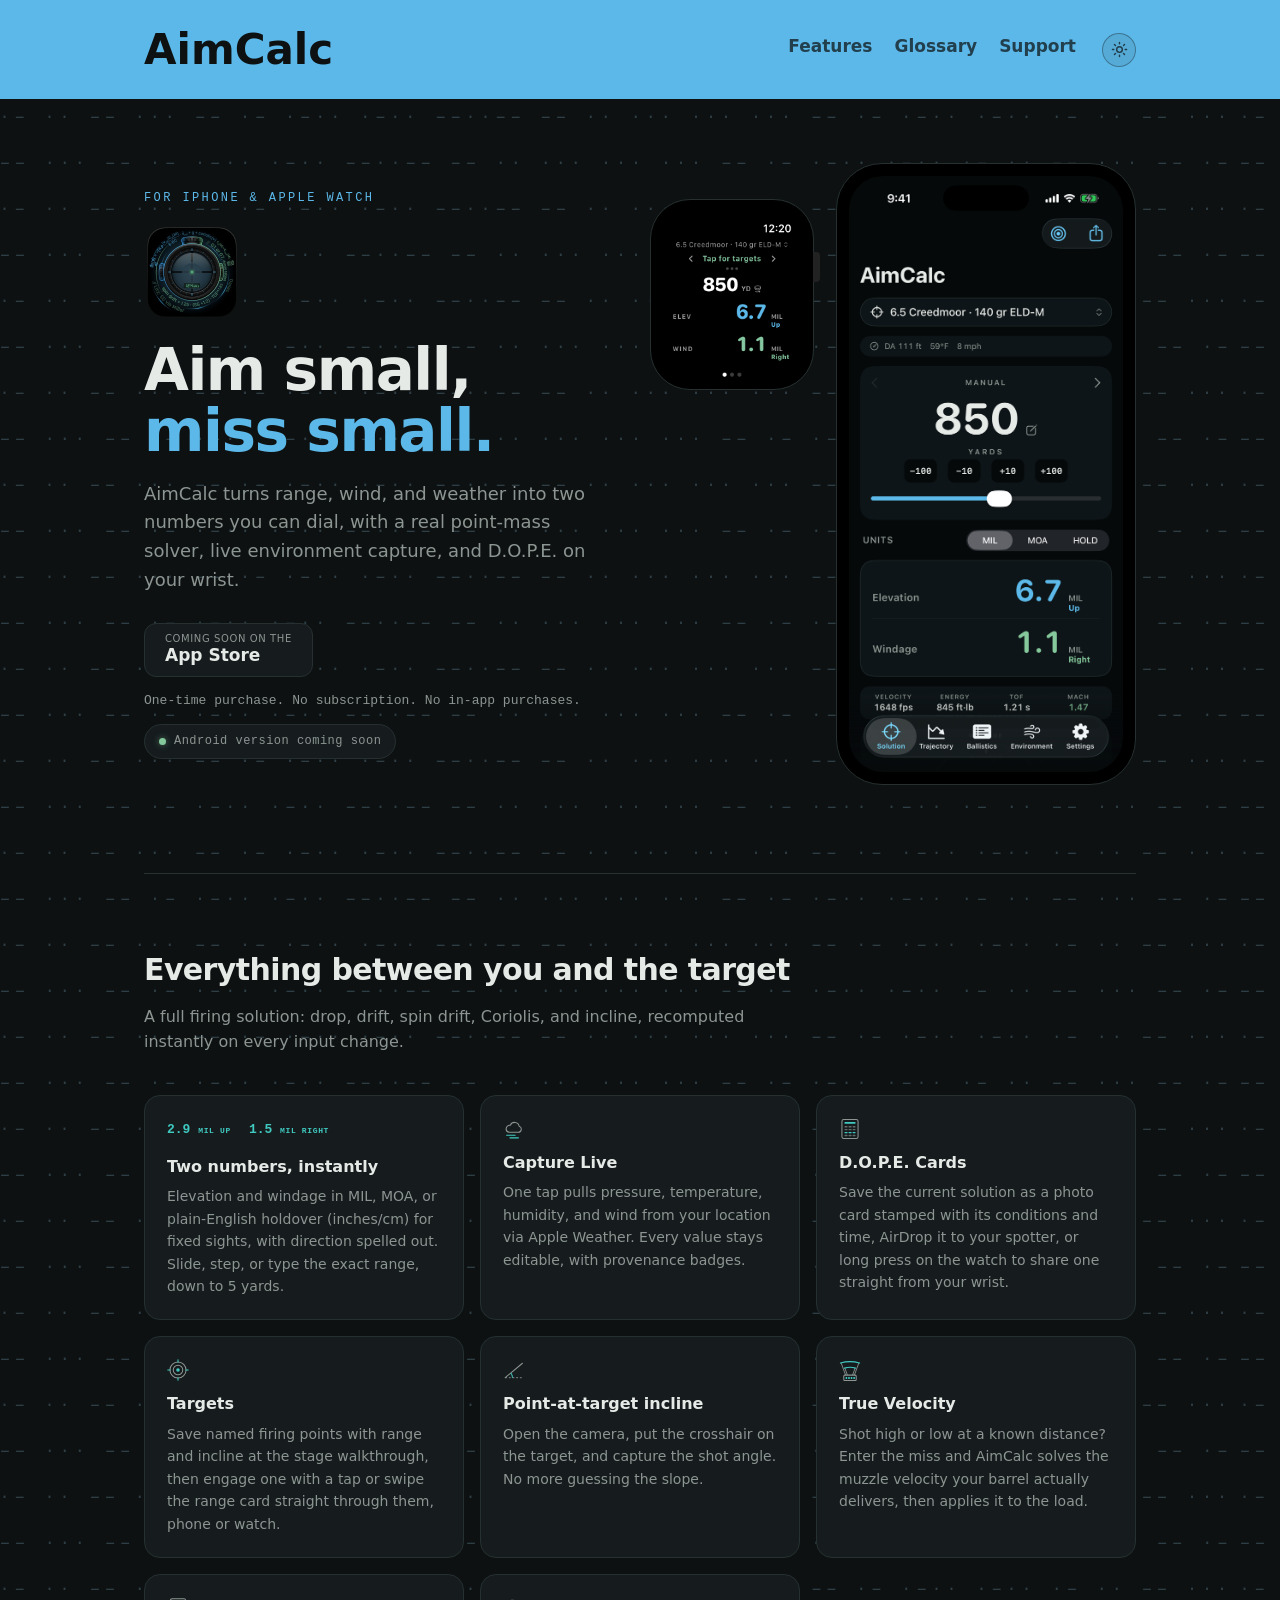
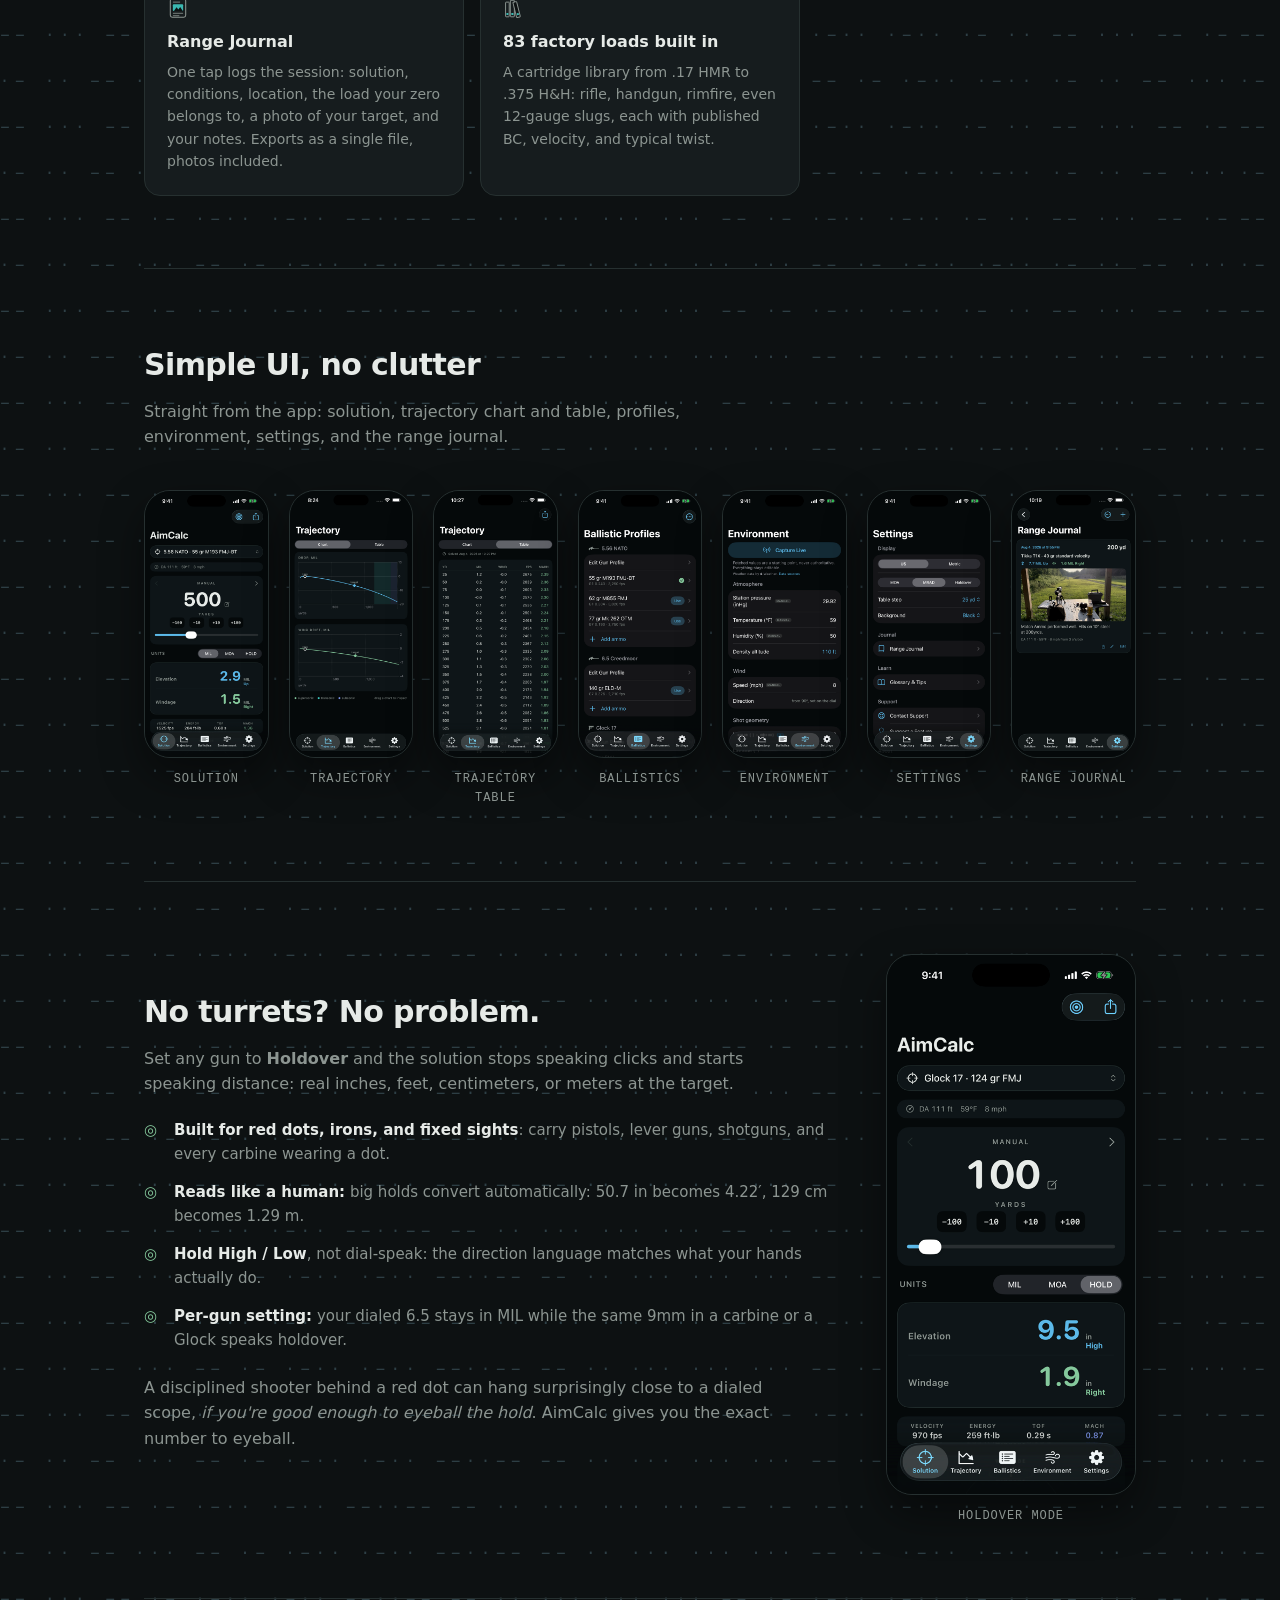
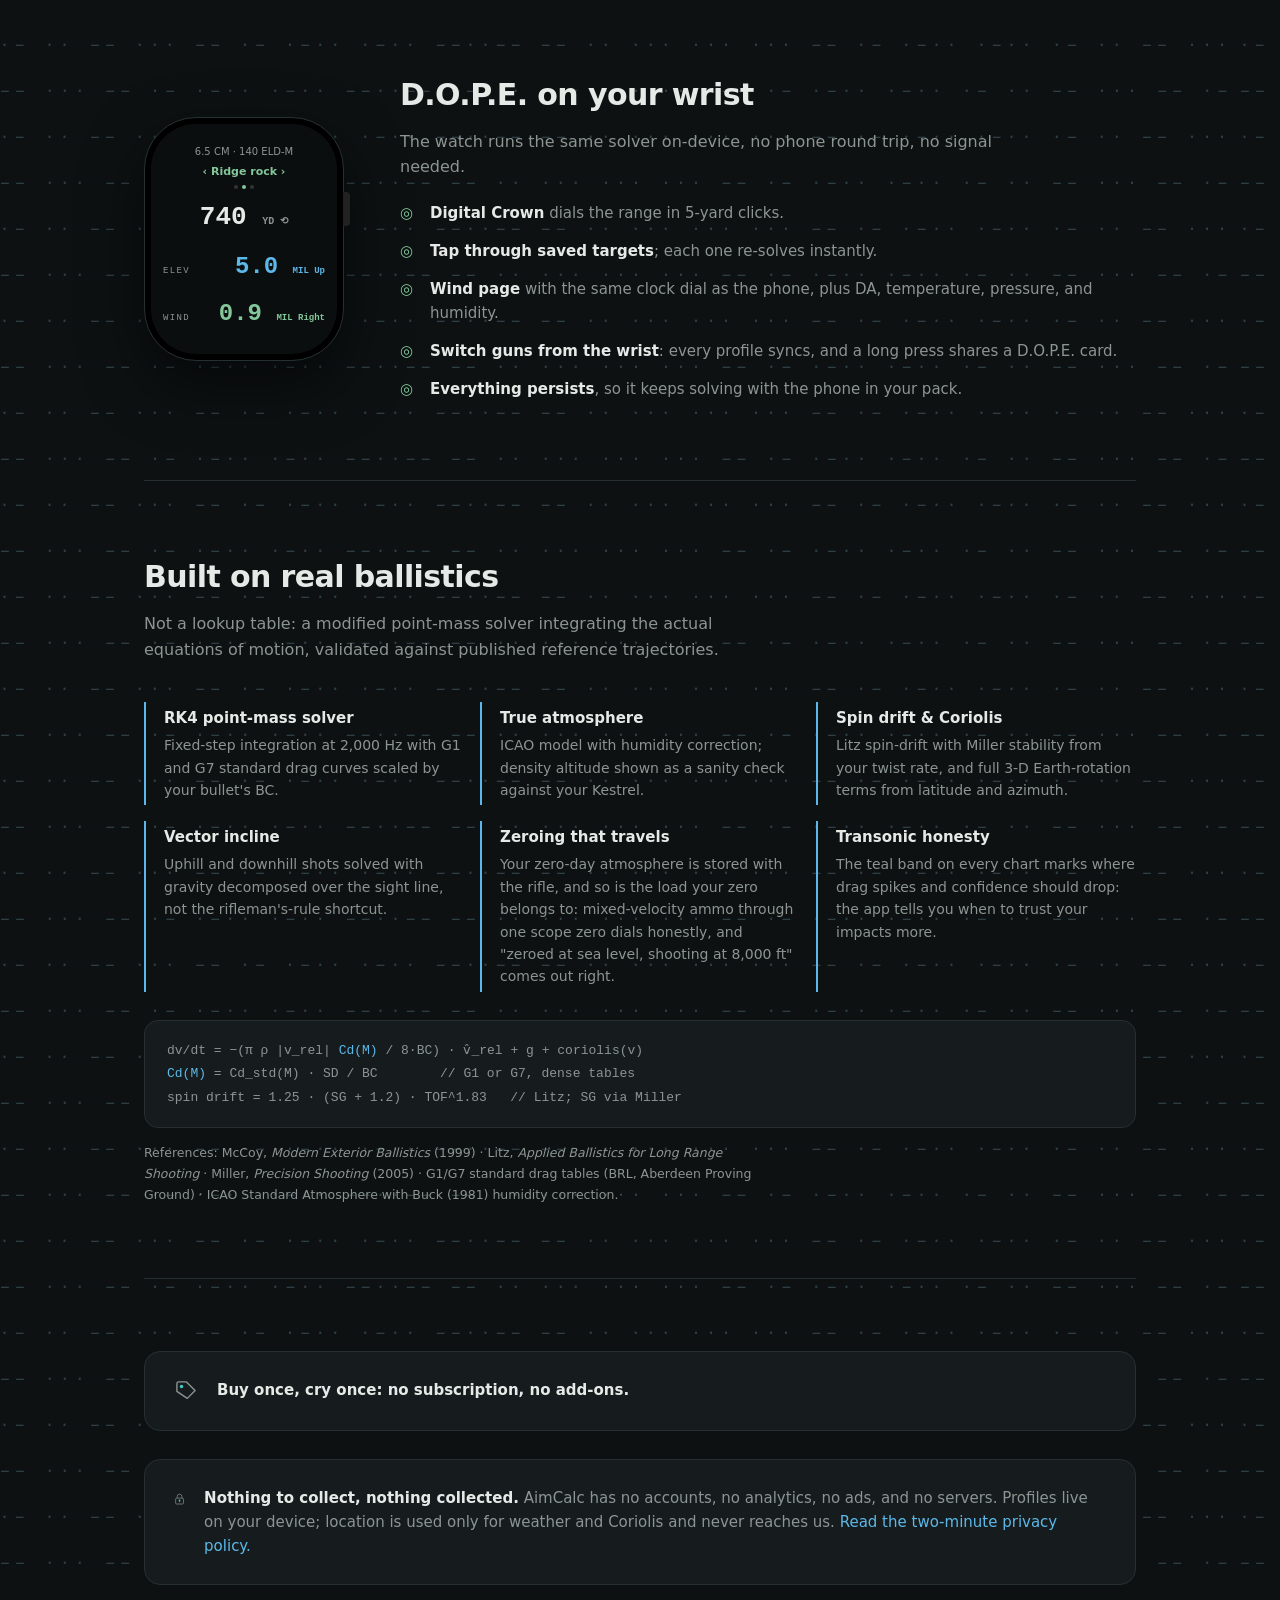
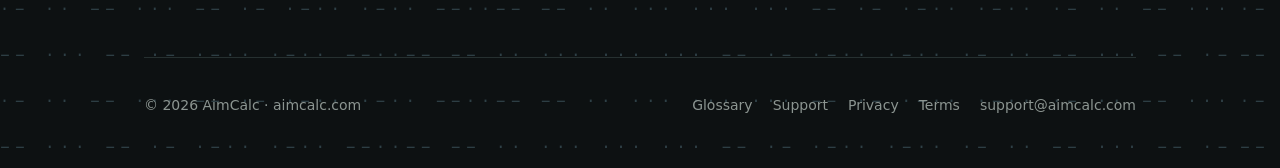
==== index.html @ 6b92fe39 "Drop OS requirement text; hero note adds No in-app purchases Co-Authored-By: Claude Fable 5.1 <norep" ====
<!DOCTYPE html>
<html lang="en">
<head>
<meta charset="utf-8">
<meta name="viewport" content="width=device-width, initial-scale=1">
<title>AimCalc - Ballistic calculator for iPhone &amp; Apple Watch</title>
<meta name="description" content="AimCalc is a precision ballistic calculator for long-range shooters and hunters. Point-mass solver, live environment capture, D.O.P.E. cards, targets, and an Apple Watch companion. No accounts, no ads, no data collection.">
<link rel="icon" href="favicon.png" type="image/png">
<link rel="apple-touch-icon" href="apple-touch-icon.png">
<link rel="stylesheet" href="styles.css">
<script>try{if(localStorage.getItem("aimcalc-theme")==="light")document.documentElement.setAttribute("data-theme","light")}catch(e){}</script>
<script src="theme.js" defer></script>
</head>
<body>

<div class="topbar"><div class="wrap">
  <nav>
    <a class="brand" href="/">
      AimCalc
    </a>
    <div class="links">
      <a href="#features">Features</a>
      <a href="glossary.html">Glossary</a>
      <a href="support.html">Support</a>
      <button class="theme-toggle" type="button" aria-label="Switch to light mode" aria-pressed="false" title="Light mode"><svg class="sun" viewBox="0 0 24 24" fill="none" stroke="currentColor" stroke-width="2" stroke-linecap="round" aria-hidden="true"><circle cx="12" cy="12" r="4"/><path d="M12 2v2M12 20v2M4.9 4.9l1.4 1.4M17.7 17.7l1.4 1.4M2 12h2M20 12h2M4.9 19.1l1.4-1.4M17.7 6.3l1.4-1.4"/></svg><svg class="moon" viewBox="0 0 24 24" fill="none" stroke="currentColor" stroke-width="2" stroke-linecap="round" stroke-linejoin="round" aria-hidden="true"><path d="M20 14.5A8.5 8.5 0 0 1 9.5 4a8.5 8.5 0 1 0 10.5 10.5z"/></svg></button>
    </div>
  </nav>
</div></div>

<div class="wrap">

  <header class="hero">
    <div class="copy">
      <p class="eyebrow">For iPhone &amp; Apple Watch</p>
      <img class="hero-icon" src="img/icon.png" alt="AimCalc app icon" width="96" height="96">
      <h1>Aim small,<br><span class="accent">miss small.</span></h1>
      <p class="lede">AimCalc turns range, wind, and weather into two numbers you can dial, with a real point-mass solver, live environment capture, and D.O.P.E. on your wrist.</p>
      <div class="cta-row">
        <a class="appstore-badge" href="#" aria-disabled="true">
          <small>COMING SOON ON THE</small>
          <span> App Store</span>
        </a>
        <span class="cta-note">One-time purchase. No subscription. No in-app purchases.</span>
      </div>
      <p class="platform-pill"><span class="pill-dot" aria-hidden="true"></span>Android version coming soon</p>
    </div>

    <div class="devices">
      <figure class="hero-watch" aria-label="AimCalc Apple Watch solution screen">
        <img data-swap src="img/hero-watch.png" alt="AimCalc on Apple Watch: the same 850 yard solution, 6.7 MIL up and 1.1 MIL right, with the Digital Crown dialing range" width="416" height="496">
      </figure>
      <figure class="phone" aria-label="AimCalc solution screen">
        <img data-swap src="img/hero.png" alt="AimCalc solution screen: 6.5 Creedmoor at 850 yards, 6.7 MIL up, 1.1 MIL right, with velocity, energy, time of flight, and Mach at the target" width="640" height="1391">
      </figure>
    </div>
  </header>

  <section id="features">
    <h2>Everything between you and the target</h2>
    <p class="sub">A full firing solution: drop, drift, spin drift, Coriolis, and incline, recomputed instantly on every input change.</p>
    <div class="grid">
      <div class="feature"><span class="glyph glyph-readout"><b class="ro-elev">2.9 <small>MIL UP</small></b><b class="ro-wind">1.5 <small>MIL RIGHT</small></b></span>
        <h3>Two numbers, instantly</h3>
        <p>Elevation and windage in MIL, MOA, or plain-English holdover (inches/cm) for fixed sights, with direction spelled out. Slide, step, or type the exact range, down to 5 yards.</p>
      </div>
      <div class="feature"><svg class="glyph" viewBox="0 0 30 30" width="22" height="22" fill="none" aria-hidden="true">
          <path d="M8.5 19.5 L21 19.5 A4.2 4.2 0 0 0 22 11.3 A6.3 6.3 0 0 0 10 9.8 A4.9 4.9 0 0 0 8.5 19.5 Z" stroke="var(--dim)" stroke-width="1.4" stroke-linejoin="round"/>
          <line x1="5" y1="23.5" x2="16.5" y2="23.5" stroke="var(--teal)" stroke-width="1.6" stroke-linecap="round"/>
          <line x1="9.5" y1="27" x2="21" y2="27" stroke="var(--teal)" stroke-width="1.6" stroke-linecap="round"/>
        </svg>
        <h3>Capture Live</h3>
        <p>One tap pulls pressure, temperature, humidity, and wind from your location via Apple Weather. Every value stays editable, with provenance badges.</p>
      </div>
      <div class="feature"><svg class="glyph" viewBox="0 0 30 30" width="22" height="22" fill="none" aria-hidden="true">
          <rect x="4" y="2" width="22" height="26" rx="2.5" stroke="var(--dim)" stroke-width="1.4"/>
          <rect x="7.5" y="5.5" width="15" height="2.4" rx="0.8" fill="var(--teal)"/>
          <g fill="var(--dim)" opacity="0.65">
            <rect x="7.5" y="11" width="4.2" height="1.8" rx="0.6"/><rect x="13" y="11" width="4.2" height="1.8" rx="0.6"/><rect x="18.5" y="11" width="4" height="1.8" rx="0.6"/>
            <rect x="7.5" y="15" width="4.2" height="1.8" rx="0.6"/><rect x="13" y="15" width="4.2" height="1.8" rx="0.6"/><rect x="18.5" y="15" width="4" height="1.8" rx="0.6"/>
            <rect x="7.5" y="23" width="4.2" height="1.8" rx="0.6"/><rect x="13" y="23" width="4.2" height="1.8" rx="0.6"/><rect x="18.5" y="23" width="4" height="1.8" rx="0.6"/>
          </g>
          <g fill="var(--teal)">
            <rect x="7.5" y="19" width="4.2" height="1.8" rx="0.6"/><rect x="13" y="19" width="4.2" height="1.8" rx="0.6"/><rect x="18.5" y="19" width="4" height="1.8" rx="0.6"/>
          </g>
        </svg>
        <h3>D.O.P.E. Cards</h3>
        <p>Save the current solution as a photo card stamped with its conditions and time, AirDrop it to your spotter, or long press on the watch to share one straight from your wrist.</p>
      </div>
      <div class="feature"><svg class="glyph" viewBox="0 0 30 30" width="22" height="22" fill="none" aria-hidden="true">
          <circle cx="15" cy="15" r="11" stroke="var(--dim)" stroke-width="1.4"/>
          <circle cx="15" cy="15" r="6.5" stroke="var(--dim)" stroke-width="1.4"/>
          <circle cx="15" cy="15" r="2.4" fill="var(--teal)"/>
          <line x1="15" y1="1" x2="15" y2="4.5" stroke="var(--teal)" stroke-width="1.4" stroke-linecap="round"/>
          <line x1="15" y1="25.5" x2="15" y2="29" stroke="var(--teal)" stroke-width="1.4" stroke-linecap="round"/>
          <line x1="1" y1="15" x2="4.5" y2="15" stroke="var(--teal)" stroke-width="1.4" stroke-linecap="round"/>
          <line x1="25.5" y1="15" x2="29" y2="15" stroke="var(--teal)" stroke-width="1.4" stroke-linecap="round"/>
        </svg>
        <h3>Targets</h3>
        <p>Save named firing points with range and incline at the stage walkthrough, then engage one with a tap or swipe the range card straight through them, phone or watch.</p>
      </div>
      <div class="feature"><svg class="glyph" viewBox="0 0 30 30" width="22" height="22" fill="none" aria-hidden="true">
          <line x1="3" y1="25.5" x2="27" y2="25.5" stroke="var(--dim)" stroke-width="1.2" stroke-dasharray="2.5 2.5"/>
          <line x1="3" y1="25.5" x2="26.5" y2="5.8" stroke="var(--dim)" stroke-width="1.4" stroke-linecap="round"/>
          <path d="M13 25.5 A10 10 0 0 0 10.7 19.1" stroke="var(--teal)" stroke-width="1.4"/>
        </svg>
        <h3>Point-at-target incline</h3>
        <p>Open the camera, put the crosshair on the target, and capture the shot angle. No more guessing the slope.</p>
      </div>
      <div class="feature"><svg class="glyph" viewBox="0 0 30 30" width="22" height="22" fill="none" aria-hidden="true">
          <line x1="9" y1="22" x2="3" y2="5.5" stroke="var(--dim)" stroke-width="1.2"/>
          <line x1="21" y1="22" x2="27" y2="5.5" stroke="var(--dim)" stroke-width="1.2"/>
          <line x1="11.5" y1="22" x2="8" y2="12.5" stroke="var(--dim)" stroke-width="1.2"/>
          <line x1="18.5" y1="22" x2="22" y2="12.5" stroke="var(--dim)" stroke-width="1.2"/>
          <path d="M2 5.5 Q15 1.5 28 5.5" stroke="var(--teal)" stroke-width="1.6" stroke-linecap="round"/>
          <path d="M7.5 12.5 Q15 10 22.5 12.5" stroke="var(--teal)" stroke-width="1.6" stroke-linecap="round"/>
          <rect x="6.5" y="22" width="17" height="7.5" rx="1.6" stroke="var(--dim)" stroke-width="1.4"/>
          <rect x="9" y="24.4" width="2.2" height="2.8" rx="0.5" fill="var(--teal)"/>
          <rect x="12.5" y="24.4" width="2.2" height="2.8" rx="0.5" fill="var(--teal)"/>
          <rect x="16" y="24.4" width="2.2" height="2.8" rx="0.5" fill="var(--teal)"/>
          <rect x="19.5" y="24.4" width="2.2" height="2.8" rx="0.5" fill="var(--teal)"/>
        </svg>
        <h3>True Velocity</h3>
        <p>Shot high or low at a known distance? Enter the miss and AimCalc solves the muzzle velocity your barrel actually delivers, then applies it to the load.</p>
      </div>
      <div class="feature"><svg class="glyph" viewBox="0 0 30 30" width="22" height="22" fill="none" aria-hidden="true">
          <rect x="4.5" y="2.5" width="21" height="25" rx="2.5" stroke="var(--dim)" stroke-width="1.4"/>
          <rect x="8" y="6" width="10" height="1.8" rx="0.6" fill="var(--dim)" opacity="0.65"/>
          <rect x="8" y="10" width="14" height="9" rx="1.2" fill="var(--teal)" opacity="0.9"/>
          <path d="M9.5 19 L13 14 L15.5 17 L18 13.5 L21.5 19 Z" fill="var(--ground)"/>
          <rect x="8" y="21.5" width="14" height="1.8" rx="0.6" fill="var(--dim)" opacity="0.65"/>
          <rect x="8" y="24.5" width="9" height="1.8" rx="0.6" fill="var(--dim)" opacity="0.65"/>
        </svg>
        <h3>Range Journal</h3>
        <p>One tap logs the session: solution, conditions, location, the load your zero belongs to, a photo of your target, and your notes. Exports as a single file, photos included.</p>
      </div>
      <div class="feature"><svg class="glyph" viewBox="0 0 30 30" width="22" height="22" fill="none" aria-hidden="true">
          <g stroke="var(--dim)" stroke-width="1.3" stroke-linejoin="round">
            <rect x="3.5" y="7" width="5" height="20" rx="0.8"/>
            <rect x="10" y="4.5" width="5.5" height="22.5" rx="0.8"/>
            <rect x="18.5" y="5.5" width="5.2" height="21.5" rx="0.8" transform="rotate(-14 23.7 27)" fill="var(--ground)"/>
          </g>
          <g fill="var(--teal)" opacity="0.9">
            <rect x="4.6" y="21.8" width="2.8" height="2.6" rx="0.5"/>
            <rect x="11.3" y="21.8" width="3" height="2.6" rx="0.5"/>
            <rect x="19.7" y="21.3" width="2.9" height="2.6" rx="0.5" transform="rotate(-14 23.7 27)"/>
          </g>
        </svg>
        <h3>83 factory loads built in</h3>
        <p>A cartridge library from .17 HMR to .375 H&H: rifle, handgun, rimfire, even 12-gauge slugs, each with published BC, velocity, and typical twist.</p>
      </div>
    </div>
  </section>

  <section id="screens">
    <h2>Simple UI, no clutter</h2>
    <p class="sub">Straight from the app: solution, trajectory chart and table, profiles, environment, settings, and the range journal.</p>
    <div class="shots">
      <figure class="shot"><a class="shot-link" href="img/full/solution.png" data-caption="Solution"><img data-swap src="img/solution.png" alt="Solution screen: range dial with elevation and windage corrections" loading="lazy"></a><figcaption>Solution</figcaption></figure>
      <figure class="shot"><a class="shot-link" href="img/full/trajectory.png" data-caption="Trajectory"><img data-swap src="img/trajectory.png" alt="Trajectory screen: drop and wind drift charts with transonic band" loading="lazy"></a><figcaption>Trajectory</figcaption></figure>
      <figure class="shot"><a class="shot-link" href="img/full/trajectory-table.png" data-caption="Trajectory Table"><img data-swap src="img/trajectory-table.png" alt="Trajectory table: drop and drift by range step, ready to print as a D.O.P.E. string" loading="lazy"></a><figcaption>Trajectory Table</figcaption></figure>
      <figure class="shot"><a class="shot-link" href="img/full/ballistics.png" data-caption="Ballistics"><img data-swap src="img/ballistics.png" alt="Ballistic profiles screen: guns and loads with bore-line icons" loading="lazy"></a><figcaption>Ballistics</figcaption></figure>
      <figure class="shot"><a class="shot-link" href="img/full/environment.png" data-caption="Environment"><img data-swap src="img/environment.png" alt="Environment screen: capture live weather with provenance badges" loading="lazy"></a><figcaption>Environment</figcaption></figure>
      <figure class="shot"><a class="shot-link" href="img/full/settings.png" data-caption="Settings"><img data-swap src="img/settings.png" alt="Settings screen: units, table step, background, support" loading="lazy"></a><figcaption>Settings</figcaption></figure>
      <figure class="shot"><a class="shot-link" href="img/full/journal.png" data-caption="Range Journal"><img data-swap src="img/journal.png" alt="Range journal entry: session photo with corrections, load, and conditions" loading="lazy"></a><figcaption>Range Journal</figcaption></figure>
    </div>
  </section>

  <section id="holdover">
    <div class="watch-flex">
      <div class="copy">
        <h2>No turrets? No problem.</h2>
        <p class="sub" style="margin-bottom:14px">Set any gun to <b>Holdover</b> and the solution stops speaking clicks and starts speaking distance: real inches, feet, centimeters, or meters at the target.</p>
        <ul class="checks">
          <li><b>Built for red dots, irons, and fixed sights</b>: carry pistols, lever guns, shotguns, and every carbine wearing a dot.</li>
          <li><b>Reads like a human:</b> big holds convert automatically: 50.7 in becomes 4.22′, 129 cm becomes 1.29 m.</li>
          <li><b>Hold High / Low</b>, not dial-speak: the direction language matches what your hands actually do.</li>
          <li><b>Per-gun setting:</b> your dialed 6.5 stays in MIL while the same 9mm in a carbine or a Glock speaks holdover.</li>
        </ul>
        <p class="sub" style="margin-top:16px">A disciplined shooter behind a red dot can hang surprisingly close to a dialed scope, <i>if you're good enough to eyeball the hold</i>. AimCalc gives you the exact number to eyeball.</p>
      </div>
      <figure class="shot" style="max-width:250px">
        <a class="shot-link" href="img/full/holdover.png" data-caption="Holdover">
          <img data-swap src="img/holdover.png" alt="Solution screen in holdover mode showing elevation in feet" loading="lazy">
        </a>
        <figcaption>Holdover mode</figcaption>
      </figure>
    </div>
  </section>

  <section id="watch">
    <div class="watch-flex">
      <div class="watch" aria-label="AimCalc watch screen">
        <div class="w-profile">6.5 CM · 140 ELD-M</div>
        <div class="w-target">‹ Ridge rock ›</div>
        <div class="w-dots"><i></i><i class="on"></i><i></i></div>
        <div class="w-range">740 <small>YD ⟲</small></div>
        <div class="w-row">
          <span class="w-label">ELEV</span>
          <span class="w-val blue">5.0 <small>MIL Up</small></span>
        </div>
        <div class="w-row">
          <span class="w-label">WIND</span>
          <span class="w-val green">0.9 <small>MIL Right</small></span>
        </div>
      </div>
      <div class="copy">
        <h2>D.O.P.E. on your wrist</h2>
        <p class="sub" style="margin-bottom:14px">The watch runs the same solver on-device, no phone round trip, no signal needed.</p>
        <ul class="checks">
          <li><b>Digital Crown</b> dials the range in 5-yard clicks.</li>
          <li><b>Tap through saved targets</b>; each one re-solves instantly.</li>
          <li><b>Wind page</b> with the same clock dial as the phone, plus DA, temperature, pressure, and humidity.</li>
          <li><b>Switch guns from the wrist</b>: every profile syncs, and a long press shares a D.O.P.E. card.</li>
          <li><b>Everything persists</b>, so it keeps solving with the phone in your pack.</li>
        </ul>
      </div>
    </div>
  </section>

  <section id="engine">
    <h2>Built on real ballistics</h2>
    <p class="sub">Not a lookup table: a modified point-mass solver integrating the actual equations of motion, validated against published reference trajectories.</p>
    <div class="engine-cols">
      <div class="spec"><h3>RK4 point-mass solver</h3><p>Fixed-step integration at 2,000 Hz with G1 and G7 standard drag curves scaled by your bullet's BC.</p></div>
      <div class="spec"><h3>True atmosphere</h3><p>ICAO model with humidity correction; density altitude shown as a sanity check against your Kestrel.</p></div>
      <div class="spec"><h3>Spin drift &amp; Coriolis</h3><p>Litz spin-drift with Miller stability from your twist rate, and full 3-D Earth-rotation terms from latitude and azimuth.</p></div>
      <div class="spec"><h3>Vector incline</h3><p>Uphill and downhill shots solved with gravity decomposed over the sight line, not the rifleman's-rule shortcut.</p></div>
      <div class="spec"><h3>Zeroing that travels</h3><p>Your zero-day atmosphere is stored with the rifle, and so is the load your zero belongs to: mixed-velocity ammo through one scope zero dials honestly, and "zeroed at sea level, shooting at 8,000 ft" comes out right.</p></div>
      <div class="spec"><h3>Transonic honesty</h3><p>The teal band on every chart marks where drag spikes and confidence should drop: the app tells you when to trust your impacts more.</p></div>
    </div>
    <div class="mono-block">
<pre>dv/dt = −(π ρ |v_rel| <span class="hl">Cd(M)</span> / 8·BC) · v̂_rel + g + coriolis(v)
<span class="hl">Cd(M)</span> = Cd_std(M) · SD / BC        // G1 or G7, dense tables
spin drift = 1.25 · (SG + 1.2) · TOF^1.83   // Litz; SG via Miller</pre>
    </div>
    <p class="refs">References: McCoy, <i>Modern Exterior Ballistics</i> (1999) · Litz, <i>Applied Ballistics for Long Range Shooting</i> · Miller, <i>Precision Shooting</i> (2005) · G1/G7 standard drag tables (BRL, Aberdeen Proving Ground) · ICAO Standard Atmosphere with Buck (1981) humidity correction.</p>
  </section>

  <section>
    <div class="strips">
    <div class="privacy-strip">
      <svg class="glyph" viewBox="0 0 30 30" width="26" height="26" fill="none" aria-hidden="true">
        <path d="M4.5 15.5 V6.5 a2 2 0 0 1 2 -2 H15.5 l10 10 -9 9 z" stroke="var(--dim)" stroke-width="1.6" stroke-linejoin="round"/>
        <circle cx="9.8" cy="9.8" r="2" fill="var(--teal)"/>
      </svg>
      <p><b>Buy once, cry once: no subscription, no add-ons.</b></p>
    </div>
    <div class="privacy-strip">
      <svg class="glyph" viewBox="0 0 30 30" width="26" height="26" fill="none" aria-hidden="true">
        <path d="M9.5 13 V9.5 a5.5 5.5 0 0 1 11 0 V13" stroke="var(--dim)" stroke-width="1.6"/>
        <rect x="6" y="13" width="18" height="13.5" rx="2.5" stroke="var(--dim)" stroke-width="1.6"/>
        <circle cx="15" cy="18.3" r="2" fill="var(--teal)"/>
        <rect x="14.2" y="19.5" width="1.6" height="3.4" rx="0.8" fill="var(--teal)"/>
      </svg>
      <p><b>Nothing to collect, nothing collected.</b> AimCalc has no accounts, no analytics, no ads, and no servers. Profiles live on your device; location is used only for weather and Coriolis and never reaches us. <a href="privacy.html">Read the two-minute privacy policy.</a></p>
    </div>
    </div>
  </section>

  <footer>
    <span>© 2026 AimCalc · aimcalc.com</span>
    <div class="links">
      <a href="glossary.html">Glossary</a>
      <a href="support.html">Support</a>
      <a href="privacy.html">Privacy</a>
      <a href="terms.html">Terms</a>
      <a href="mailto:support@aimcalc.com">support@aimcalc.com</a>
    </div>
  </footer>
</div>

<!-- Screenshot lightbox -->
<div class="lightbox" id="lightbox" hidden>
  <button class="lb-close" aria-label="Close">✕</button>
  <button class="lb-prev" aria-label="Previous screenshot">‹</button>
  <figure>
    <img id="lb-img" src="" alt="">
    <figcaption id="lb-caption"></figcaption>
  </figure>
  <button class="lb-next" aria-label="Next screenshot">›</button>
</div>

<script>
(function () {
  const links = Array.from(document.querySelectorAll(".shot-link"));
  const box = document.getElementById("lightbox");
  const img = document.getElementById("lb-img");
  const caption = document.getElementById("lb-caption");
  let index = 0;

  function show(i) {
    index = (i + links.length) % links.length;
    img.src = links[index].href;
    img.alt = links[index].querySelector("img").alt;
    caption.textContent = links[index].dataset.caption;
  }
  function open(i) {
    show(i);
    box.hidden = false;
    document.body.style.overflow = "hidden";
  }
  function close() {
    box.hidden = true;
    img.src = "";
    document.body.style.overflow = "";
  }

  links.forEach(function (link, i) {
    link.addEventListener("click", function (event) {
      event.preventDefault();
      open(i);
    });
  });
  box.querySelector(".lb-close").addEventListener("click", close);
  box.querySelector(".lb-prev").addEventListener("click", function () { show(index - 1); });
  box.querySelector(".lb-next").addEventListener("click", function () { show(index + 1); });
  box.addEventListener("click", function (event) {
    if (event.target === box) close();
  });
  document.addEventListener("keydown", function (event) {
    if (box.hidden) return;
    if (event.key === "Escape") close();
    if (event.key === "ArrowLeft") show(index - 1);
    if (event.key === "ArrowRight") show(index + 1);
  });

  let touchX = null;
  box.addEventListener("touchstart", function (event) {
    touchX = event.touches[0].clientX;
  }, { passive: true });
  box.addEventListener("touchend", function (event) {
    if (touchX === null) return;
    const delta = event.changedTouches[0].clientX - touchX;
    if (Math.abs(delta) > 40) show(index + (delta < 0 ? 1 : -1));
    touchX = null;
  }, { passive: true });
})();
</script>

</body>
</html>
---- styles.css ----
/* AimCalc - aimcalc.com. Dark-first by design, like the app. */
:root {
  --ground: #0d1112;
  --panel: #161c1e;
  --panel-2: #1b2224;
  --line: #263030;
  --ink: #e6eae7;
  --dim: #8c9591;
  --blue: #5cb8e8;
  --green: #84c79b;
  --teal: #3fc9c0;
  --indigo: #7e96ee;
  --card-face: #f3f1ec;
  --card-red: #c93640;
  --mono: ui-monospace, "SF Mono", SFMono-Regular, Menlo, Consolas, monospace;
  --sans: -apple-system, BlinkMacSystemFont, "Segoe UI", system-ui, sans-serif;
}

* { box-sizing: border-box; margin: 0; padding: 0; }

html { -webkit-text-size-adjust: 100%; }

body {
  overflow-x: clip;
  background-color: var(--ground);
  background-image: url("data:image/svg+xml,%3Csvg%20xmlns%3D%22http%3A%2F%2Fwww.w3.org%2F2000%2Fsvg%22%20width%3D%221240%22%20height%3D%22276%22%3E%3Ctext%20x%3D%220%22%20y%3D%2230%22%20font-family%3D%22Menlo%2CConsolas%2Cmonospace%22%20font-size%3D%2215%22%20letter-spacing%3D%226%22%20fill%3D%22%232e4046%22%3E%C2%B7%E2%88%92%20%C2%B7%C2%B7%20%E2%88%92%E2%88%92%20%C2%B7%C2%B7%C2%B7%20%E2%88%92%E2%88%92%20%C2%B7%E2%88%92%20%C2%B7%E2%88%92%C2%B7%C2%B7%20%C2%B7%E2%88%92%C2%B7%C2%B7%20%E2%88%92%E2%88%92%C2%B7%C2%B7%E2%88%92%E2%88%92%20%E2%88%92%E2%88%92%20%C2%B7%C2%B7%20%C2%B7%C2%B7%C2%B7%20%C2%B7%C2%B7%C2%B7%20%C2%B7%C2%B7%C2%B7%20%E2%88%92%E2%88%92%20%C2%B7%E2%88%92%20%C2%B7%E2%88%92%C2%B7%C2%B7%20%C2%B7%E2%88%92%C2%B7%C2%B7%20%C2%B7%E2%88%92%20%C2%B7%C2%B7%20%E2%88%92%E2%88%92%20%C2%B7%C2%B7%C2%B7%20%E2%88%92%E2%88%92%20%C2%B7%E2%88%92%20%C2%B7%E2%88%92%C2%B7%C2%B7%20%C2%B7%E2%88%92%C2%B7%C2%B7%20%E2%88%92%E2%88%92%C2%B7%C2%B7%E2%88%92%E2%88%92%20%E2%88%92%E2%88%92%20%C2%B7%C2%B7%20%C2%B7%C2%B7%C2%B7%20%C2%B7%C2%B7%C2%B7%20%C2%B7%C2%B7%C2%B7%20%E2%88%92%E2%88%92%20%C2%B7%E2%88%92%20%C2%B7%E2%88%92%C2%B7%C2%B7%20%C2%B7%E2%88%92%C2%B7%C2%B7%20%C2%B7%E2%88%92%20%C2%B7%C2%B7%20%E2%88%92%E2%88%92%20%C2%B7%C2%B7%C2%B7%20%E2%88%92%E2%88%92%20%C2%B7%E2%88%92%20%C2%B7%E2%88%92%C2%B7%C2%B7%20%C2%B7%E2%88%92%C2%B7%C2%B7%20%E2%88%92%E2%88%92%C2%B7%C2%B7%E2%88%92%E2%88%92%20%E2%88%92%E2%88%92%20%C2%B7%C2%B7%20%C2%B7%C2%B7%C2%B7%20%C2%B7%C2%B7%C2%B7%20%C2%B7%C2%B7%C2%B7%20%E2%88%92%E2%88%92%20%C2%B7%E2%88%92%20%C2%B7%E2%88%92%C2%B7%C2%B7%20%C2%B7%E2%88%92%C2%B7%C2%B7%20%C2%B7%E2%88%92%20%C2%B7%C2%B7%20%E2%88%92%E2%88%92%20%C2%B7%C2%B7%C2%B7%20%E2%88%92%E2%88%92%20%C2%B7%E2%88%92%20%C2%B7%E2%88%92%C2%B7%C2%B7%20%C2%B7%E2%88%92%C2%B7%C2%B7%20%E2%88%92%E2%88%92%C2%B7%C2%B7%E2%88%92%E2%88%92%20%E2%88%92%E2%88%92%20%C2%B7%C2%B7%20%C2%B7%C2%B7%C2%B7%20%C2%B7%C2%B7%C2%B7%20%C2%B7%C2%B7%C2%B7%20%E2%88%92%E2%88%92%20%C2%B7%E2%88%92%20%C2%B7%E2%88%92%C2%B7%C2%B7%20%C2%B7%E2%88%92%C2%B7%C2%B7%20%3C%2Ftext%3E%3Ctext%20x%3D%22-90%22%20y%3D%2276%22%20font-family%3D%22Menlo%2CConsolas%2Cmonospace%22%20font-size%3D%2215%22%20letter-spacing%3D%226%22%20fill%3D%22%232e4046%22%3E%C2%B7%E2%88%92%20%C2%B7%C2%B7%20%E2%88%92%E2%88%92%20%C2%B7%C2%B7%C2%B7%20%E2%88%92%E2%88%92%20%C2%B7%E2%88%92%20%C2%B7%E2%88%92%C2%B7%C2%B7%20%C2%B7%E2%88%92%C2%B7%C2%B7%20%E2%88%92%E2%88%92%C2%B7%C2%B7%E2%88%92%E2%88%92%20%E2%88%92%E2%88%92%20%C2%B7%C2%B7%20%C2%B7%C2%B7%C2%B7%20%C2%B7%C2%B7%C2%B7%20%C2%B7%C2%B7%C2%B7%20%E2%88%92%E2%88%92%20%C2%B7%E2%88%92%20%C2%B7%E2%88%92%C2%B7%C2%B7%20%C2%B7%E2%88%92%C2%B7%C2%B7%20%C2%B7%E2%88%92%20%C2%B7%C2%B7%20%E2%88%92%E2%88%92%20%C2%B7%C2%B7%C2%B7%20%E2%88%92%E2%88%92%20%C2%B7%E2%88%92%20%C2%B7%E2%88%92%C2%B7%C2%B7%20%C2%B7%E2%88%92%C2%B7%C2%B7%20%E2%88%92%E2%88%92%C2%B7%C2%B7%E2%88%92%E2%88%92%20%E2%88%92%E2%88%92%20%C2%B7%C2%B7%20%C2%B7%C2%B7%C2%B7%20%C2%B7%C2%B7%C2%B7%20%C2%B7%C2%B7%C2%B7%20%E2%88%92%E2%88%92%20%C2%B7%E2%88%92%20%C2%B7%E2%88%92%C2%B7%C2%B7%20%C2%B7%E2%88%92%C2%B7%C2%B7%20%C2%B7%E2%88%92%20%C2%B7%C2%B7%20%E2%88%92%E2%88%92%20%C2%B7%C2%B7%C2%B7%20%E2%88%92%E2%88%92%20%C2%B7%E2%88%92%20%C2%B7%E2%88%92%C2%B7%C2%B7%20%C2%B7%E2%88%92%C2%B7%C2%B7%20%E2%88%92%E2%88%92%C2%B7%C2%B7%E2%88%92%E2%88%92%20%E2%88%92%E2%88%92%20%C2%B7%C2%B7%20%C2%B7%C2%B7%C2%B7%20%C2%B7%C2%B7%C2%B7%20%C2%B7%C2%B7%C2%B7%20%E2%88%92%E2%88%92%20%C2%B7%E2%88%92%20%C2%B7%E2%88%92%C2%B7%C2%B7%20%C2%B7%E2%88%92%C2%B7%C2%B7%20%C2%B7%E2%88%92%20%C2%B7%C2%B7%20%E2%88%92%E2%88%92%20%C2%B7%C2%B7%C2%B7%20%E2%88%92%E2%88%92%20%C2%B7%E2%88%92%20%C2%B7%E2%88%92%C2%B7%C2%B7%20%C2%B7%E2%88%92%C2%B7%C2%B7%20%E2%88%92%E2%88%92%C2%B7%C2%B7%E2%88%92%E2%88%92%20%E2%88%92%E2%88%92%20%C2%B7%C2%B7%20%C2%B7%C2%B7%C2%B7%20%C2%B7%C2%B7%C2%B7%20%C2%B7%C2%B7%C2%B7%20%E2%88%92%E2%88%92%20%C2%B7%E2%88%92%20%C2%B7%E2%88%92%C2%B7%C2%B7%20%C2%B7%E2%88%92%C2%B7%C2%B7%20%3C%2Ftext%3E%3Ctext%20x%3D%220%22%20y%3D%22122%22%20font-family%3D%22Menlo%2CConsolas%2Cmonospace%22%20font-size%3D%2215%22%20letter-spacing%3D%226%22%20fill%3D%22%232e4046%22%3E%C2%B7%E2%88%92%20%C2%B7%C2%B7%20%E2%88%92%E2%88%92%20%C2%B7%C2%B7%C2%B7%20%E2%88%92%E2%88%92%20%C2%B7%E2%88%92%20%C2%B7%E2%88%92%C2%B7%C2%B7%20%C2%B7%E2%88%92%C2%B7%C2%B7%20%E2%88%92%E2%88%92%C2%B7%C2%B7%E2%88%92%E2%88%92%20%E2%88%92%E2%88%92%20%C2%B7%C2%B7%20%C2%B7%C2%B7%C2%B7%20%C2%B7%C2%B7%C2%B7%20%C2%B7%C2%B7%C2%B7%20%E2%88%92%E2%88%92%20%C2%B7%E2%88%92%20%C2%B7%E2%88%92%C2%B7%C2%B7%20%C2%B7%E2%88%92%C2%B7%C2%B7%20%C2%B7%E2%88%92%20%C2%B7%C2%B7%20%E2%88%92%E2%88%92%20%C2%B7%C2%B7%C2%B7%20%E2%88%92%E2%88%92%20%C2%B7%E2%88%92%20%C2%B7%E2%88%92%C2%B7%C2%B7%20%C2%B7%E2%88%92%C2%B7%C2%B7%20%E2%88%92%E2%88%92%C2%B7%C2%B7%E2%88%92%E2%88%92%20%E2%88%92%E2%88%92%20%C2%B7%C2%B7%20%C2%B7%C2%B7%C2%B7%20%C2%B7%C2%B7%C2%B7%20%C2%B7%C2%B7%C2%B7%20%E2%88%92%E2%88%92%20%C2%B7%E2%88%92%20%C2%B7%E2%88%92%C2%B7%C2%B7%20%C2%B7%E2%88%92%C2%B7%C2%B7%20%C2%B7%E2%88%92%20%C2%B7%C2%B7%20%E2%88%92%E2%88%92%20%C2%B7%C2%B7%C2%B7%20%E2%88%92%E2%88%92%20%C2%B7%E2%88%92%20%C2%B7%E2%88%92%C2%B7%C2%B7%20%C2%B7%E2%88%92%C2%B7%C2%B7%20%E2%88%92%E2%88%92%C2%B7%C2%B7%E2%88%92%E2%88%92%20%E2%88%92%E2%88%92%20%C2%B7%C2%B7%20%C2%B7%C2%B7%C2%B7%20%C2%B7%C2%B7%C2%B7%20%C2%B7%C2%B7%C2%B7%20%E2%88%92%E2%88%92%20%C2%B7%E2%88%92%20%C2%B7%E2%88%92%C2%B7%C2%B7%20%C2%B7%E2%88%92%C2%B7%C2%B7%20%C2%B7%E2%88%92%20%C2%B7%C2%B7%20%E2%88%92%E2%88%92%20%C2%B7%C2%B7%C2%B7%20%E2%88%92%E2%88%92%20%C2%B7%E2%88%92%20%C2%B7%E2%88%92%C2%B7%C2%B7%20%C2%B7%E2%88%92%C2%B7%C2%B7%20%E2%88%92%E2%88%92%C2%B7%C2%B7%E2%88%92%E2%88%92%20%E2%88%92%E2%88%92%20%C2%B7%C2%B7%20%C2%B7%C2%B7%C2%B7%20%C2%B7%C2%B7%C2%B7%20%C2%B7%C2%B7%C2%B7%20%E2%88%92%E2%88%92%20%C2%B7%E2%88%92%20%C2%B7%E2%88%92%C2%B7%C2%B7%20%C2%B7%E2%88%92%C2%B7%C2%B7%20%3C%2Ftext%3E%3Ctext%20x%3D%22-90%22%20y%3D%22168%22%20font-family%3D%22Menlo%2CConsolas%2Cmonospace%22%20font-size%3D%2215%22%20letter-spacing%3D%226%22%20fill%3D%22%232e4046%22%3E%C2%B7%E2%88%92%20%C2%B7%C2%B7%20%E2%88%92%E2%88%92%20%C2%B7%C2%B7%C2%B7%20%E2%88%92%E2%88%92%20%C2%B7%E2%88%92%20%C2%B7%E2%88%92%C2%B7%C2%B7%20%C2%B7%E2%88%92%C2%B7%C2%B7%20%E2%88%92%E2%88%92%C2%B7%C2%B7%E2%88%92%E2%88%92%20%E2%88%92%E2%88%92%20%C2%B7%C2%B7%20%C2%B7%C2%B7%C2%B7%20%C2%B7%C2%B7%C2%B7%20%C2%B7%C2%B7%C2%B7%20%E2%88%92%E2%88%92%20%C2%B7%E2%88%92%20%C2%B7%E2%88%92%C2%B7%C2%B7%20%C2%B7%E2%88%92%C2%B7%C2%B7%20%C2%B7%E2%88%92%20%C2%B7%C2%B7%20%E2%88%92%E2%88%92%20%C2%B7%C2%B7%C2%B7%20%E2%88%92%E2%88%92%20%C2%B7%E2%88%92%20%C2%B7%E2%88%92%C2%B7%C2%B7%20%C2%B7%E2%88%92%C2%B7%C2%B7%20%E2%88%92%E2%88%92%C2%B7%C2%B7%E2%88%92%E2%88%92%20%E2%88%92%E2%88%92%20%C2%B7%C2%B7%20%C2%B7%C2%B7%C2%B7%20%C2%B7%C2%B7%C2%B7%20%C2%B7%C2%B7%C2%B7%20%E2%88%92%E2%88%92%20%C2%B7%E2%88%92%20%C2%B7%E2%88%92%C2%B7%C2%B7%20%C2%B7%E2%88%92%C2%B7%C2%B7%20%C2%B7%E2%88%92%20%C2%B7%C2%B7%20%E2%88%92%E2%88%92%20%C2%B7%C2%B7%C2%B7%20%E2%88%92%E2%88%92%20%C2%B7%E2%88%92%20%C2%B7%E2%88%92%C2%B7%C2%B7%20%C2%B7%E2%88%92%C2%B7%C2%B7%20%E2%88%92%E2%88%92%C2%B7%C2%B7%E2%88%92%E2%88%92%20%E2%88%92%E2%88%92%20%C2%B7%C2%B7%20%C2%B7%C2%B7%C2%B7%20%C2%B7%C2%B7%C2%B7%20%C2%B7%C2%B7%C2%B7%20%E2%88%92%E2%88%92%20%C2%B7%E2%88%92%20%C2%B7%E2%88%92%C2%B7%C2%B7%20%C2%B7%E2%88%92%C2%B7%C2%B7%20%C2%B7%E2%88%92%20%C2%B7%C2%B7%20%E2%88%92%E2%88%92%20%C2%B7%C2%B7%C2%B7%20%E2%88%92%E2%88%92%20%C2%B7%E2%88%92%20%C2%B7%E2%88%92%C2%B7%C2%B7%20%C2%B7%E2%88%92%C2%B7%C2%B7%20%E2%88%92%E2%88%92%C2%B7%C2%B7%E2%88%92%E2%88%92%20%E2%88%92%E2%88%92%20%C2%B7%C2%B7%20%C2%B7%C2%B7%C2%B7%20%C2%B7%C2%B7%C2%B7%20%C2%B7%C2%B7%C2%B7%20%E2%88%92%E2%88%92%20%C2%B7%E2%88%92%20%C2%B7%E2%88%92%C2%B7%C2%B7%20%C2%B7%E2%88%92%C2%B7%C2%B7%20%3C%2Ftext%3E%3Ctext%20x%3D%220%22%20y%3D%22214%22%20font-family%3D%22Menlo%2CConsolas%2Cmonospace%22%20font-size%3D%2215%22%20letter-spacing%3D%226%22%20fill%3D%22%232e4046%22%3E%C2%B7%E2%88%92%20%C2%B7%C2%B7%20%E2%88%92%E2%88%92%20%C2%B7%C2%B7%C2%B7%20%E2%88%92%E2%88%92%20%C2%B7%E2%88%92%20%C2%B7%E2%88%92%C2%B7%C2%B7%20%C2%B7%E2%88%92%C2%B7%C2%B7%20%E2%88%92%E2%88%92%C2%B7%C2%B7%E2%88%92%E2%88%92%20%E2%88%92%E2%88%92%20%C2%B7%C2%B7%20%C2%B7%C2%B7%C2%B7%20%C2%B7%C2%B7%C2%B7%20%C2%B7%C2%B7%C2%B7%20%E2%88%92%E2%88%92%20%C2%B7%E2%88%92%20%C2%B7%E2%88%92%C2%B7%C2%B7%20%C2%B7%E2%88%92%C2%B7%C2%B7%20%C2%B7%E2%88%92%20%C2%B7%C2%B7%20%E2%88%92%E2%88%92%20%C2%B7%C2%B7%C2%B7%20%E2%88%92%E2%88%92%20%C2%B7%E2%88%92%20%C2%B7%E2%88%92%C2%B7%C2%B7%20%C2%B7%E2%88%92%C2%B7%C2%B7%20%E2%88%92%E2%88%92%C2%B7%C2%B7%E2%88%92%E2%88%92%20%E2%88%92%E2%88%92%20%C2%B7%C2%B7%20%C2%B7%C2%B7%C2%B7%20%C2%B7%C2%B7%C2%B7%20%C2%B7%C2%B7%C2%B7%20%E2%88%92%E2%88%92%20%C2%B7%E2%88%92%20%C2%B7%E2%88%92%C2%B7%C2%B7%20%C2%B7%E2%88%92%C2%B7%C2%B7%20%C2%B7%E2%88%92%20%C2%B7%C2%B7%20%E2%88%92%E2%88%92%20%C2%B7%C2%B7%C2%B7%20%E2%88%92%E2%88%92%20%C2%B7%E2%88%92%20%C2%B7%E2%88%92%C2%B7%C2%B7%20%C2%B7%E2%88%92%C2%B7%C2%B7%20%E2%88%92%E2%88%92%C2%B7%C2%B7%E2%88%92%E2%88%92%20%E2%88%92%E2%88%92%20%C2%B7%C2%B7%20%C2%B7%C2%B7%C2%B7%20%C2%B7%C2%B7%C2%B7%20%C2%B7%C2%B7%C2%B7%20%E2%88%92%E2%88%92%20%C2%B7%E2%88%92%20%C2%B7%E2%88%92%C2%B7%C2%B7%20%C2%B7%E2%88%92%C2%B7%C2%B7%20%C2%B7%E2%88%92%20%C2%B7%C2%B7%20%E2%88%92%E2%88%92%20%C2%B7%C2%B7%C2%B7%20%E2%88%92%E2%88%92%20%C2%B7%E2%88%92%20%C2%B7%E2%88%92%C2%B7%C2%B7%20%C2%B7%E2%88%92%C2%B7%C2%B7%20%E2%88%92%E2%88%92%C2%B7%C2%B7%E2%88%92%E2%88%92%20%E2%88%92%E2%88%92%20%C2%B7%C2%B7%20%C2%B7%C2%B7%C2%B7%20%C2%B7%C2%B7%C2%B7%20%C2%B7%C2%B7%C2%B7%20%E2%88%92%E2%88%92%20%C2%B7%E2%88%92%20%C2%B7%E2%88%92%C2%B7%C2%B7%20%C2%B7%E2%88%92%C2%B7%C2%B7%20%3C%2Ftext%3E%3Ctext%20x%3D%22-90%22%20y%3D%22260%22%20font-family%3D%22Menlo%2CConsolas%2Cmonospace%22%20font-size%3D%2215%22%20letter-spacing%3D%226%22%20fill%3D%22%232e4046%22%3E%C2%B7%E2%88%92%20%C2%B7%C2%B7%20%E2%88%92%E2%88%92%20%C2%B7%C2%B7%C2%B7%20%E2%88%92%E2%88%92%20%C2%B7%E2%88%92%20%C2%B7%E2%88%92%C2%B7%C2%B7%20%C2%B7%E2%88%92%C2%B7%C2%B7%20%E2%88%92%E2%88%92%C2%B7%C2%B7%E2%88%92%E2%88%92%20%E2%88%92%E2%88%92%20%C2%B7%C2%B7%20%C2%B7%C2%B7%C2%B7%20%C2%B7%C2%B7%C2%B7%20%C2%B7%C2%B7%C2%B7%20%E2%88%92%E2%88%92%20%C2%B7%E2%88%92%20%C2%B7%E2%88%92%C2%B7%C2%B7%20%C2%B7%E2%88%92%C2%B7%C2%B7%20%C2%B7%E2%88%92%20%C2%B7%C2%B7%20%E2%88%92%E2%88%92%20%C2%B7%C2%B7%C2%B7%20%E2%88%92%E2%88%92%20%C2%B7%E2%88%92%20%C2%B7%E2%88%92%C2%B7%C2%B7%20%C2%B7%E2%88%92%C2%B7%C2%B7%20%E2%88%92%E2%88%92%C2%B7%C2%B7%E2%88%92%E2%88%92%20%E2%88%92%E2%88%92%20%C2%B7%C2%B7%20%C2%B7%C2%B7%C2%B7%20%C2%B7%C2%B7%C2%B7%20%C2%B7%C2%B7%C2%B7%20%E2%88%92%E2%88%92%20%C2%B7%E2%88%92%20%C2%B7%E2%88%92%C2%B7%C2%B7%20%C2%B7%E2%88%92%C2%B7%C2%B7%20%C2%B7%E2%88%92%20%C2%B7%C2%B7%20%E2%88%92%E2%88%92%20%C2%B7%C2%B7%C2%B7%20%E2%88%92%E2%88%92%20%C2%B7%E2%88%92%20%C2%B7%E2%88%92%C2%B7%C2%B7%20%C2%B7%E2%88%92%C2%B7%C2%B7%20%E2%88%92%E2%88%92%C2%B7%C2%B7%E2%88%92%E2%88%92%20%E2%88%92%E2%88%92%20%C2%B7%C2%B7%20%C2%B7%C2%B7%C2%B7%20%C2%B7%C2%B7%C2%B7%20%C2%B7%C2%B7%C2%B7%20%E2%88%92%E2%88%92%20%C2%B7%E2%88%92%20%C2%B7%E2%88%92%C2%B7%C2%B7%20%C2%B7%E2%88%92%C2%B7%C2%B7%20%C2%B7%E2%88%92%20%C2%B7%C2%B7%20%E2%88%92%E2%88%92%20%C2%B7%C2%B7%C2%B7%20%E2%88%92%E2%88%92%20%C2%B7%E2%88%92%20%C2%B7%E2%88%92%C2%B7%C2%B7%20%C2%B7%E2%88%92%C2%B7%C2%B7%20%E2%88%92%E2%88%92%C2%B7%C2%B7%E2%88%92%E2%88%92%20%E2%88%92%E2%88%92%20%C2%B7%C2%B7%20%C2%B7%C2%B7%C2%B7%20%C2%B7%C2%B7%C2%B7%20%C2%B7%C2%B7%C2%B7%20%E2%88%92%E2%88%92%20%C2%B7%E2%88%92%20%C2%B7%E2%88%92%C2%B7%C2%B7%20%C2%B7%E2%88%92%C2%B7%C2%B7%20%3C%2Ftext%3E%3C%2Fsvg%3E");
  color: var(--ink);
  font-family: var(--sans);
  line-height: 1.6;
  -webkit-font-smoothing: antialiased;
}

.wrap { max-width: 1040px; margin: 0 auto; padding: 0 24px; }

a { color: var(--blue); text-decoration: none; }
a:hover { text-decoration: underline; }

/* ---------- nav ---------- */
.topbar {
  background: var(--blue);
}
nav {
  display: flex; align-items: center; gap: 28px;
  padding: 16px 0;
}
.topbar .brand { color: #0d1112; }
.topbar .brand:hover { color: #0d1112; }
.topbar .links a { color: rgba(13, 17, 18, .72); font-weight: 600; }
.topbar .links a:hover { color: #0d1112; text-decoration: none; }
nav .brand {
  display: flex; align-items: center; gap: 12px;
  font-weight: 800; font-size: 42px; color: var(--ink);
}
nav .brand:hover { text-decoration: none; }
.hero-icon { width: 96px; height: 96px; border-radius: 22px; display: block; margin: 0 0 20px; }
@media (max-width: 860px) { .hero-icon { margin: 0 auto 20px; } }
nav .links { margin-left: auto; display: flex; gap: 22px; }
nav .links a {
  color: var(--dim); font-size: 17px; font-weight: 500;
}
nav .links a:hover { color: var(--ink); text-decoration: none; }

/* Light / dark toggle. Shows the mode you would switch to. */
.theme-toggle {
  width: 34px; height: 34px; border-radius: 50%; flex-shrink: 0;
  display: inline-flex; align-items: center; justify-content: center;
  padding: 0; cursor: pointer; font: inherit;
  color: rgba(13, 17, 18, .72);
  border: 1px solid rgba(13, 17, 18, .35);
  background: rgba(13, 17, 18, .08);
  transition: color .15s ease, border-color .15s ease;
}
.theme-toggle:hover { color: #0d1112; border-color: #0d1112; }
.theme-toggle svg { width: 17px; height: 17px; display: block; }
nav .links .theme-toggle { margin-left: 4px; }

/* ---------- hero ---------- */
.hero {
  position: relative;
  display: grid; grid-template-columns: 1fr auto;
  gap: 56px; align-items: center;
  padding: 64px 0 88px;
  overflow: hidden;
}
@media (max-width: 860px) {
  .hero { grid-template-columns: 1fr; justify-items: center; text-align: center; }
  .hero .copy { display: flex; flex-direction: column; align-items: center; }
}

.hero .copy { grid-column: 1; grid-row: 1; }
.hero .devices {
  grid-column: 2; grid-row: 1;
  display: flex; align-items: flex-start; gap: 22px;
}
@media (max-width: 860px) {
  .hero .copy { grid-column: 1; grid-row: 1; }
  .hero .devices { grid-column: 1; grid-row: 2; flex-wrap: wrap; justify-content: center; }
}

.hero > * { position: relative; z-index: 1; }

.eyebrow {
  font-family: var(--mono); font-size: 12px; letter-spacing: 0.2em;
  text-transform: uppercase; color: var(--blue); margin-bottom: 16px;
}
h1 {
  font-size: clamp(38px, 6vw, 58px);
  font-weight: 800; letter-spacing: -0.025em; line-height: 1.05;
  margin-bottom: 18px; text-wrap: balance;
}
h1 .accent { color: var(--blue); }
.lede {
  font-size: 18px; color: var(--dim); max-width: 46ch; margin-bottom: 28px;
}
.cta-row { display: flex; gap: 14px; align-items: center; flex-wrap: wrap; }
.appstore-badge {
  display: inline-flex; flex-direction: column; justify-content: center;
  border: 1px solid var(--line); border-radius: 12px;
  background: var(--panel); padding: 9px 20px; line-height: 1.25;
  color: var(--ink);
}
.appstore-badge:hover { border-color: var(--blue); text-decoration: none; }
.appstore-badge small { font-size: 10px; color: var(--dim); letter-spacing: 0.06em; }
.appstore-badge span { font-size: 17px; font-weight: 600; }
.cta-note { font-size: 13px; color: var(--dim); font-family: var(--mono); line-height: 1.5; }
.platform-pill {
  display: inline-flex; align-items: center; gap: 8px;
  margin-top: 14px; padding: 7px 14px;
  border: 1px solid var(--line); border-radius: 999px;
  background: var(--panel);
  font-family: var(--mono); font-size: 12px; letter-spacing: 0.04em;
  color: var(--dim);
}
.pill-dot {
  width: 7px; height: 7px; border-radius: 50%;
  background: var(--green);
  box-shadow: 0 0 6px rgba(132, 199, 155, 0.5);
}

/* ---------- phone mockup ---------- */
.phone {
  width: 300px; border-radius: 46px;
  background: #000;
  border: 1px solid var(--line);
  box-shadow: inset 0 0 0 7px #000;
  padding: 12px;
  flex-shrink: 0;
  margin: 0;
}
.phone img { display: block; width: 100%; height: auto; border-radius: 34px; }

/* Apple Watch beside the phone: black case around a real watch capture. */
.hero-watch {
  width: 164px; border-radius: 40px;
  background: #000;
  border: 1px solid var(--line);
  box-shadow: inset 0 0 0 6px #000;
  padding: 11px;
  position: relative; flex-shrink: 0;
  margin: 36px 0 0;
}
.hero-watch img { display: block; width: 100%; height: auto; border-radius: 30px; }
.hero-watch::after {
  content: ""; position: absolute; right: -7px; top: 52px;
  width: 7px; height: 30px; background: #222; border-radius: 0 4px 4px 0;
}
.phone .status {
  display: flex; justify-content: space-between;
  font-family: var(--mono); font-size: 10px; color: var(--dim);
  padding: 2px 8px 12px;
}
.p-title { display: flex; align-items: center; gap: 8px; font-size: 20px; font-weight: 800; margin-bottom: 12px; }
.pill {
  background: var(--panel); border: 1px solid var(--line); border-radius: 999px;
  font-size: 11px; padding: 7px 13px; color: var(--ink);
  display: flex; justify-content: space-between; margin-bottom: 8px;
}
.pill small { color: var(--dim); }
.range-card {
  background: var(--panel); border-radius: 18px; padding: 12px; text-align: center;
  margin-bottom: 10px;
}
.range-num { font-family: var(--mono); font-size: 46px; font-weight: 700; line-height: 1.1; }
.range-unit { font-family: var(--mono); font-size: 9px; letter-spacing: .3em; color: var(--dim); }
.range-track {
  margin-top: 10px; height: 4px; border-radius: 2px; background: var(--line); position: relative;
}
.range-track i {
  position: absolute; left: 33%; top: -5px; width: 14px; height: 14px;
  background: #fff; border-radius: 50%;
}
.range-track b { position: absolute; left: 0; top: 0; width: 33%; height: 4px; background: var(--blue); border-radius: 2px; }
.sol-card {
  background: var(--panel); border: 1px solid var(--line); border-radius: 18px;
  padding: 13px 14px; margin-bottom: 10px;
}
.sol-row { display: flex; justify-content: space-between; align-items: baseline; padding: 3px 0; }
.sol-label { font-family: var(--mono); font-size: 10px; letter-spacing: .2em; color: var(--dim); }
.sol-val { font-family: var(--mono); font-size: 28px; font-weight: 700; }
.sol-val small { font-size: 11px; color: var(--dim); font-weight: 500; }
.sol-val em { font-style: normal; font-size: 11px; font-weight: 700; }
.blue { color: var(--blue); }
.green { color: var(--green); }
.sol-div { height: 1px; background: var(--line); margin: 7px 0; }
.sec-row {
  display: flex; justify-content: space-between;
  font-family: var(--mono); font-size: 9px; color: var(--dim);
  padding: 0 4px;
}
.sec-row .warn { color: var(--green); }

/* ---------- sections ---------- */
section { padding: 72px 0; border-top: 1px solid var(--line); }
h2 {
  font-size: 30px; font-weight: 750; letter-spacing: -0.02em;
  margin-bottom: 10px; text-wrap: balance;
}
.sub { color: var(--dim); max-width: 62ch; margin-bottom: 40px; font-size: 16px; }

.grid { display: grid; grid-template-columns: repeat(auto-fit, minmax(min(280px, 100%), 1fr)); gap: 16px; }
.feature {
  background: var(--panel); border: 1px solid var(--line); border-radius: 16px;
  padding: 22px;
}
.feature .glyph { font-size: 22px; margin-bottom: 10px; display: block; }
.feature .glyph-readout { display: flex; gap: 18px; align-items: center; min-height: 26px; }
.glyph-readout b { font-family: var(--mono); font-size: 13px; font-weight: 700; font-feature-settings: "tnum"; }
.glyph-readout small { font-size: 8px; font-weight: 600; letter-spacing: .08em; }
.glyph-readout .ro-elev, .glyph-readout .ro-wind { color: var(--teal); }
.feature h3 { font-size: 16px; font-weight: 650; margin-bottom: 6px; }
.feature p { font-size: 14px; color: var(--dim); }

/* ---------- watch ---------- */
.watch-flex { display: flex; gap: 56px; align-items: center; flex-wrap: wrap; }
.watch-flex .copy { flex: 1; min-width: 280px; }
.watch {
  width: 200px; height: 244px; border-radius: 52px;
  background: #0b0e0f; border: 1px solid var(--line);
  box-shadow: 0 24px 60px rgba(0,0,0,.5), inset 0 0 0 6px #000;
  padding: 26px 18px; position: relative; flex-shrink: 0;
}
.watch::after {
  content: ""; position: absolute; right: -7px; top: 74px;
  width: 7px; height: 34px; background: #222; border-radius: 0 4px 4px 0;
}
.w-profile { font-size: 10px; color: var(--dim); text-align: center; margin-bottom: 3px;
  white-space: nowrap; overflow: hidden; text-overflow: ellipsis; }
.w-target { font-size: 11px; font-weight: 600; color: var(--green); text-align: center; }
.w-dots { display: flex; gap: 4px; justify-content: center; margin: 4px 0 8px; }
.w-dots i { width: 4px; height: 4px; border-radius: 50%; background: #333; }
.w-dots i.on { background: var(--green); }
.w-range { font-family: var(--mono); font-size: 26px; font-weight: 700; text-align: center; }
.w-range small { font-size: 10px; color: var(--dim); }
.w-row { display: flex; justify-content: space-between; align-items: baseline; margin-top: 9px; }
.w-label { font-family: var(--mono); font-size: 9px; letter-spacing: .15em; color: var(--dim); }
.w-val { font-family: var(--mono); font-size: 24px; font-weight: 700; }
.w-val small { font-size: 9px; font-weight: 600; }

.checks { list-style: none; margin-top: 8px; }
.checks li {
  padding: 7px 0 7px 30px; position: relative; color: var(--dim); font-size: 15px;
}
.checks li::before {
  content: "◎"; position: absolute; left: 0; color: var(--green);
}
.checks li b { color: var(--ink); font-weight: 600; }

/* ---------- engine ---------- */
.engine-cols { display: grid; grid-template-columns: repeat(auto-fit, minmax(min(300px, 100%), 1fr)); gap: 16px; }
.spec {
  border-left: 2px solid var(--blue); padding: 4px 0 4px 18px;
}
.spec h3 { font-size: 15px; font-weight: 650; margin-bottom: 4px; }
.spec p { font-size: 14px; color: var(--dim); }
.mono-block {
  background: var(--panel); border: 1px solid var(--line); border-radius: 14px;
  padding: 18px 22px; margin-top: 28px; overflow-x: auto;
}
.mono-block pre { font-family: var(--mono); font-size: 13px; line-height: 1.8; color: var(--dim); }
.mono-block .hl { color: var(--blue); }
.refs { margin-top: 14px; font-size: 12.5px; color: var(--dim); max-width: 80ch; line-height: 1.7; }

/* ---------- privacy strip ---------- */
.strips { display: grid; gap: 28px; }
.privacy-strip {
  display: flex; gap: 18px; align-items: flex-start;
  background: var(--panel); border: 1px solid var(--line); border-radius: 16px;
  padding: 26px 28px;
}
.privacy-strip .glyph { font-size: 26px; }
.privacy-strip p { color: var(--dim); font-size: 15px; }
.privacy-strip b { color: var(--ink); }

/* ---------- footer ---------- */
footer {
  border-top: 1px solid var(--line);
  padding: 36px 0 52px;
  display: flex; gap: 24px; align-items: center; flex-wrap: wrap;
  color: var(--dim); font-size: 14px;
}
footer .links { display: flex; gap: 20px; margin-left: auto; }
footer a { color: var(--dim); }
footer a:hover { color: var(--ink); }

/* ---------- doc pages (privacy / support) ---------- */
.doc { max-width: 720px; margin: 0 auto; padding: 24px 24px 96px; }
.doc h1 { font-size: 34px; margin: 28px 0 6px; }
.doc .meta { font-family: var(--mono); font-size: 13px; color: var(--dim); margin-bottom: 34px; }
.doc h2 { font-size: 21px; margin: 34px 0 10px; }
.doc p, .doc li { color: var(--dim); font-size: 16px; margin-bottom: 12px; }
.doc li { margin-left: 22px; margin-bottom: 8px; }
.doc b, .doc strong { color: var(--ink); }

/* ---------- glossary page ---------- */
.gloss h1 { font-size: clamp(32px, 5vw, 44px); font-weight: 800; letter-spacing: -0.02em; margin: 26px 0 10px; }
.gloss > .sub { margin-bottom: 34px; }
.gloss .eyebrow { margin: 56px 0 16px; }

.steps { list-style: none; display: grid; gap: 12px; }
.steps li {
  display: flex; gap: 15px; align-items: flex-start;
  background: var(--panel); border: 1px solid var(--line); border-radius: 14px;
  padding: 16px 18px;
}
.steps .num {
  font-family: var(--mono); font-size: 13px; font-weight: 700; color: var(--blue);
  background: rgba(92,184,232,.13); width: 27px; height: 27px; border-radius: 50%;
  display: flex; align-items: center; justify-content: center; flex-shrink: 0;
  margin-top: 2px;
}
.steps b { display: block; font-size: 15px; margin-bottom: 3px; }
.steps p { font-size: 14px; color: var(--dim); }

.gloss-grid { display: grid; grid-template-columns: repeat(auto-fit, minmax(min(310px, 100%), 1fr)); gap: 14px; }
.term { background: var(--panel); border: 1px solid var(--line); border-radius: 14px; padding: 18px 20px; }
.term h3 { font-size: 15px; font-weight: 650; margin-bottom: 6px; }
.term p { font-size: 14px; color: var(--dim); }

.diagram {
  background: var(--panel); border: 1px solid var(--line); border-radius: 16px;
  padding: 22px 24px 16px; margin-top: 16px;
}
.diagram h3 { font-size: 15px; font-weight: 650; margin-bottom: 14px; }
.diagram svg { width: 100%; height: auto; display: block; }
.diagram figcaption { font-size: 13px; color: var(--dim); margin-top: 12px; }
/* Diagram SVGs are drawn in the dark palette; map those literals onto the
   theme variables so they recolor in light mode. */
.diagram [fill="#e6eae7"] { fill: var(--ink); }
.diagram [fill="#8c9591"] { fill: var(--dim); }
.diagram [fill="#5cb8e8"] { fill: var(--blue); }
.diagram [fill="#84c79b"] { fill: var(--green); }
.diagram [fill="#3fc9c0"] { fill: var(--teal); }
.diagram [fill="#7e96ee"] { fill: var(--indigo); }
.diagram [stroke="#263030"] { stroke: var(--line); }
.diagram [stroke="#8c9591"] { stroke: var(--dim); }
.diagram [stroke="#5cb8e8"] { stroke: var(--blue); }
.diagram [stroke="#84c79b"] { stroke: var(--green); }
.diagram [stroke="#3fc9c0"] { stroke: var(--teal); }

.tips-list { list-style: none; display: grid; gap: 10px; }
.tips-list li {
  position: relative; padding: 4px 0 4px 28px; color: var(--dim); font-size: 15px;
}
.tips-list li::before { content: "\25CE"; position: absolute; left: 2px; color: var(--green); }
.tips-list b { color: var(--ink); font-weight: 600; }

/* ---------- app screenshots ---------- */
.shots {
  display: grid; grid-template-columns: repeat(auto-fit, minmax(122px, 1fr));
  gap: 20px;
}
.shot { text-align: center; }
.shot img {
  width: 100%; height: auto; display: block;
  border-radius: 26px; border: 1px solid var(--line);
  box-shadow: 0 18px 44px rgba(0,0,0,.45);
}
.shot figcaption {
  font-family: var(--mono); font-size: 12px; letter-spacing: .08em;
  text-transform: uppercase; color: var(--dim); margin-top: 12px;
}

/* ---------- lightbox ---------- */
.shot-link { display: block; border-radius: 26px; }
.shot-link:hover img { border-color: var(--blue); }
.shot img { transition: border-color .15s ease; }

.lightbox {
  position: fixed; inset: 0; z-index: 100;
  display: flex; align-items: center; justify-content: center; gap: 18px;
  background: rgba(6, 9, 10, .92);
  -webkit-backdrop-filter: blur(6px); backdrop-filter: blur(6px);
  padding: 28px;
}
.lightbox[hidden] { display: none; }
.lightbox figure { text-align: center; min-width: 0; }
.lightbox img {
  max-height: 86vh; max-width: min(78vw, 560px);
  border-radius: 24px; border: 1px solid var(--line);
  box-shadow: 0 30px 80px rgba(0,0,0,.6);
}
.lightbox figcaption {
  font-family: var(--mono); font-size: 13px; letter-spacing: .12em;
  text-transform: uppercase; color: var(--dim); margin-top: 14px;
}
.lightbox button {
  background: var(--panel); color: var(--ink);
  border: 1px solid var(--line); border-radius: 50%;
  width: 44px; height: 44px; font-size: 20px; line-height: 1;
  cursor: pointer; flex-shrink: 0;
}
.lightbox button:hover { border-color: var(--blue); color: var(--blue); }
.lb-close { position: absolute; top: 22px; right: 22px; font-size: 15px; }
@media (max-width: 600px) {
  .lb-prev, .lb-next { position: absolute; bottom: 24px; }
  .lb-prev { left: 24px; }
  .lb-next { right: 24px; }
  .lightbox img { max-width: 86vw; }
}


/* ---------- mobile ---------- */
@media (max-width: 720px) {
  .wrap { padding: 0 16px; }
  nav { flex-wrap: wrap; gap: 8px 16px; padding: 12px 0; }
  nav .brand { font-size: 28px; }
  nav .links {
    margin-left: 0; width: 100%;
    flex-wrap: wrap; gap: 6px 16px;
    justify-content: flex-end;
  }
  .topbar .links a { font-size: 15.5px; }
  .hero { padding: 40px 0 56px; gap: 36px; }
  .phone { width: min(290px, 88vw); }
  .hero .devices { gap: 18px; }
  .hero-watch { width: 140px; margin-top: 0; }
  .lede { font-size: 16px; }
  section { padding: 52px 0; }
  h2 { font-size: 25px; }
  .watch-flex { gap: 32px; }
  .mono-block { padding: 14px 16px; }
  .mono-block pre { font-size: 11.5px; }
  .privacy-strip { flex-direction: column; gap: 10px; padding: 20px; }
  footer { flex-direction: column; align-items: flex-start; gap: 10px; }
  footer .links { margin-left: 0; flex-wrap: wrap; }
}

.gloss .eyebrow-lg {
  font-size: 22px;
  font-weight: 800;
  letter-spacing: 0.12em;
}

/* ---------- light mode ----------
   Toggled by the sun/moon button in the top bar (theme.js); the app's light
   palette, Old Glory blue and red on warm off-white. Dark stays the default. */
[data-theme="light"] {
  color-scheme: light;
  --ground: #faf8f3;
  --panel: #f1eee6;
  --panel-2: #e6e2d8;
  --line: #dbd7cc;
  --ink: #15173a;
  --dim: #565b78;
  --blue: #3c3b6e;
  --green: #b22234;
  --teal: #b7791f;
  --indigo: #7f84b8;
}
[data-theme="light"] body {
  background-image: url("data:image/svg+xml,%3Csvg%20xmlns%3D%22http%3A%2F%2Fwww.w3.org%2F2000%2Fsvg%22%20width%3D%221240%22%20height%3D%22276%22%3E%3Ctext%20x%3D%220%22%20y%3D%2230%22%20font-family%3D%22Menlo%2CConsolas%2Cmonospace%22%20font-size%3D%2215%22%20letter-spacing%3D%226%22%20fill%3D%22%23dedce6%22%3E%C2%B7%E2%88%92%20%C2%B7%C2%B7%20%E2%88%92%E2%88%92%20%C2%B7%C2%B7%C2%B7%20%E2%88%92%E2%88%92%20%C2%B7%E2%88%92%20%C2%B7%E2%88%92%C2%B7%C2%B7%20%C2%B7%E2%88%92%C2%B7%C2%B7%20%E2%88%92%E2%88%92%C2%B7%C2%B7%E2%88%92%E2%88%92%20%E2%88%92%E2%88%92%20%C2%B7%C2%B7%20%C2%B7%C2%B7%C2%B7%20%C2%B7%C2%B7%C2%B7%20%C2%B7%C2%B7%C2%B7%20%E2%88%92%E2%88%92%20%C2%B7%E2%88%92%20%C2%B7%E2%88%92%C2%B7%C2%B7%20%C2%B7%E2%88%92%C2%B7%C2%B7%20%C2%B7%E2%88%92%20%C2%B7%C2%B7%20%E2%88%92%E2%88%92%20%C2%B7%C2%B7%C2%B7%20%E2%88%92%E2%88%92%20%C2%B7%E2%88%92%20%C2%B7%E2%88%92%C2%B7%C2%B7%20%C2%B7%E2%88%92%C2%B7%C2%B7%20%E2%88%92%E2%88%92%C2%B7%C2%B7%E2%88%92%E2%88%92%20%E2%88%92%E2%88%92%20%C2%B7%C2%B7%20%C2%B7%C2%B7%C2%B7%20%C2%B7%C2%B7%C2%B7%20%C2%B7%C2%B7%C2%B7%20%E2%88%92%E2%88%92%20%C2%B7%E2%88%92%20%C2%B7%E2%88%92%C2%B7%C2%B7%20%C2%B7%E2%88%92%C2%B7%C2%B7%20%C2%B7%E2%88%92%20%C2%B7%C2%B7%20%E2%88%92%E2%88%92%20%C2%B7%C2%B7%C2%B7%20%E2%88%92%E2%88%92%20%C2%B7%E2%88%92%20%C2%B7%E2%88%92%C2%B7%C2%B7%20%C2%B7%E2%88%92%C2%B7%C2%B7%20%E2%88%92%E2%88%92%C2%B7%C2%B7%E2%88%92%E2%88%92%20%E2%88%92%E2%88%92%20%C2%B7%C2%B7%20%C2%B7%C2%B7%C2%B7%20%C2%B7%C2%B7%C2%B7%20%C2%B7%C2%B7%C2%B7%20%E2%88%92%E2%88%92%20%C2%B7%E2%88%92%20%C2%B7%E2%88%92%C2%B7%C2%B7%20%C2%B7%E2%88%92%C2%B7%C2%B7%20%C2%B7%E2%88%92%20%C2%B7%C2%B7%20%E2%88%92%E2%88%92%20%C2%B7%C2%B7%C2%B7%20%E2%88%92%E2%88%92%20%C2%B7%E2%88%92%20%C2%B7%E2%88%92%C2%B7%C2%B7%20%C2%B7%E2%88%92%C2%B7%C2%B7%20%E2%88%92%E2%88%92%C2%B7%C2%B7%E2%88%92%E2%88%92%20%E2%88%92%E2%88%92%20%C2%B7%C2%B7%20%C2%B7%C2%B7%C2%B7%20%C2%B7%C2%B7%C2%B7%20%C2%B7%C2%B7%C2%B7%20%E2%88%92%E2%88%92%20%C2%B7%E2%88%92%20%C2%B7%E2%88%92%C2%B7%C2%B7%20%C2%B7%E2%88%92%C2%B7%C2%B7%20%3C%2Ftext%3E%3Ctext%20x%3D%22-90%22%20y%3D%2276%22%20font-family%3D%22Menlo%2CConsolas%2Cmonospace%22%20font-size%3D%2215%22%20letter-spacing%3D%226%22%20fill%3D%22%23dedce6%22%3E%C2%B7%E2%88%92%20%C2%B7%C2%B7%20%E2%88%92%E2%88%92%20%C2%B7%C2%B7%C2%B7%20%E2%88%92%E2%88%92%20%C2%B7%E2%88%92%20%C2%B7%E2%88%92%C2%B7%C2%B7%20%C2%B7%E2%88%92%C2%B7%C2%B7%20%E2%88%92%E2%88%92%C2%B7%C2%B7%E2%88%92%E2%88%92%20%E2%88%92%E2%88%92%20%C2%B7%C2%B7%20%C2%B7%C2%B7%C2%B7%20%C2%B7%C2%B7%C2%B7%20%C2%B7%C2%B7%C2%B7%20%E2%88%92%E2%88%92%20%C2%B7%E2%88%92%20%C2%B7%E2%88%92%C2%B7%C2%B7%20%C2%B7%E2%88%92%C2%B7%C2%B7%20%C2%B7%E2%88%92%20%C2%B7%C2%B7%20%E2%88%92%E2%88%92%20%C2%B7%C2%B7%C2%B7%20%E2%88%92%E2%88%92%20%C2%B7%E2%88%92%20%C2%B7%E2%88%92%C2%B7%C2%B7%20%C2%B7%E2%88%92%C2%B7%C2%B7%20%E2%88%92%E2%88%92%C2%B7%C2%B7%E2%88%92%E2%88%92%20%E2%88%92%E2%88%92%20%C2%B7%C2%B7%20%C2%B7%C2%B7%C2%B7%20%C2%B7%C2%B7%C2%B7%20%C2%B7%C2%B7%C2%B7%20%E2%88%92%E2%88%92%20%C2%B7%E2%88%92%20%C2%B7%E2%88%92%C2%B7%C2%B7%20%C2%B7%E2%88%92%C2%B7%C2%B7%20%C2%B7%E2%88%92%20%C2%B7%C2%B7%20%E2%88%92%E2%88%92%20%C2%B7%C2%B7%C2%B7%20%E2%88%92%E2%88%92%20%C2%B7%E2%88%92%20%C2%B7%E2%88%92%C2%B7%C2%B7%20%C2%B7%E2%88%92%C2%B7%C2%B7%20%E2%88%92%E2%88%92%C2%B7%C2%B7%E2%88%92%E2%88%92%20%E2%88%92%E2%88%92%20%C2%B7%C2%B7%20%C2%B7%C2%B7%C2%B7%20%C2%B7%C2%B7%C2%B7%20%C2%B7%C2%B7%C2%B7%20%E2%88%92%E2%88%92%20%C2%B7%E2%88%92%20%C2%B7%E2%88%92%C2%B7%C2%B7%20%C2%B7%E2%88%92%C2%B7%C2%B7%20%C2%B7%E2%88%92%20%C2%B7%C2%B7%20%E2%88%92%E2%88%92%20%C2%B7%C2%B7%C2%B7%20%E2%88%92%E2%88%92%20%C2%B7%E2%88%92%20%C2%B7%E2%88%92%C2%B7%C2%B7%20%C2%B7%E2%88%92%C2%B7%C2%B7%20%E2%88%92%E2%88%92%C2%B7%C2%B7%E2%88%92%E2%88%92%20%E2%88%92%E2%88%92%20%C2%B7%C2%B7%20%C2%B7%C2%B7%C2%B7%20%C2%B7%C2%B7%C2%B7%20%C2%B7%C2%B7%C2%B7%20%E2%88%92%E2%88%92%20%C2%B7%E2%88%92%20%C2%B7%E2%88%92%C2%B7%C2%B7%20%C2%B7%E2%88%92%C2%B7%C2%B7%20%3C%2Ftext%3E%3Ctext%20x%3D%220%22%20y%3D%22122%22%20font-family%3D%22Menlo%2CConsolas%2Cmonospace%22%20font-size%3D%2215%22%20letter-spacing%3D%226%22%20fill%3D%22%23dedce6%22%3E%C2%B7%E2%88%92%20%C2%B7%C2%B7%20%E2%88%92%E2%88%92%20%C2%B7%C2%B7%C2%B7%20%E2%88%92%E2%88%92%20%C2%B7%E2%88%92%20%C2%B7%E2%88%92%C2%B7%C2%B7%20%C2%B7%E2%88%92%C2%B7%C2%B7%20%E2%88%92%E2%88%92%C2%B7%C2%B7%E2%88%92%E2%88%92%20%E2%88%92%E2%88%92%20%C2%B7%C2%B7%20%C2%B7%C2%B7%C2%B7%20%C2%B7%C2%B7%C2%B7%20%C2%B7%C2%B7%C2%B7%20%E2%88%92%E2%88%92%20%C2%B7%E2%88%92%20%C2%B7%E2%88%92%C2%B7%C2%B7%20%C2%B7%E2%88%92%C2%B7%C2%B7%20%C2%B7%E2%88%92%20%C2%B7%C2%B7%20%E2%88%92%E2%88%92%20%C2%B7%C2%B7%C2%B7%20%E2%88%92%E2%88%92%20%C2%B7%E2%88%92%20%C2%B7%E2%88%92%C2%B7%C2%B7%20%C2%B7%E2%88%92%C2%B7%C2%B7%20%E2%88%92%E2%88%92%C2%B7%C2%B7%E2%88%92%E2%88%92%20%E2%88%92%E2%88%92%20%C2%B7%C2%B7%20%C2%B7%C2%B7%C2%B7%20%C2%B7%C2%B7%C2%B7%20%C2%B7%C2%B7%C2%B7%20%E2%88%92%E2%88%92%20%C2%B7%E2%88%92%20%C2%B7%E2%88%92%C2%B7%C2%B7%20%C2%B7%E2%88%92%C2%B7%C2%B7%20%C2%B7%E2%88%92%20%C2%B7%C2%B7%20%E2%88%92%E2%88%92%20%C2%B7%C2%B7%C2%B7%20%E2%88%92%E2%88%92%20%C2%B7%E2%88%92%20%C2%B7%E2%88%92%C2%B7%C2%B7%20%C2%B7%E2%88%92%C2%B7%C2%B7%20%E2%88%92%E2%88%92%C2%B7%C2%B7%E2%88%92%E2%88%92%20%E2%88%92%E2%88%92%20%C2%B7%C2%B7%20%C2%B7%C2%B7%C2%B7%20%C2%B7%C2%B7%C2%B7%20%C2%B7%C2%B7%C2%B7%20%E2%88%92%E2%88%92%20%C2%B7%E2%88%92%20%C2%B7%E2%88%92%C2%B7%C2%B7%20%C2%B7%E2%88%92%C2%B7%C2%B7%20%C2%B7%E2%88%92%20%C2%B7%C2%B7%20%E2%88%92%E2%88%92%20%C2%B7%C2%B7%C2%B7%20%E2%88%92%E2%88%92%20%C2%B7%E2%88%92%20%C2%B7%E2%88%92%C2%B7%C2%B7%20%C2%B7%E2%88%92%C2%B7%C2%B7%20%E2%88%92%E2%88%92%C2%B7%C2%B7%E2%88%92%E2%88%92%20%E2%88%92%E2%88%92%20%C2%B7%C2%B7%20%C2%B7%C2%B7%C2%B7%20%C2%B7%C2%B7%C2%B7%20%C2%B7%C2%B7%C2%B7%20%E2%88%92%E2%88%92%20%C2%B7%E2%88%92%20%C2%B7%E2%88%92%C2%B7%C2%B7%20%C2%B7%E2%88%92%C2%B7%C2%B7%20%3C%2Ftext%3E%3Ctext%20x%3D%22-90%22%20y%3D%22168%22%20font-family%3D%22Menlo%2CConsolas%2Cmonospace%22%20font-size%3D%2215%22%20letter-spacing%3D%226%22%20fill%3D%22%23dedce6%22%3E%C2%B7%E2%88%92%20%C2%B7%C2%B7%20%E2%88%92%E2%88%92%20%C2%B7%C2%B7%C2%B7%20%E2%88%92%E2%88%92%20%C2%B7%E2%88%92%20%C2%B7%E2%88%92%C2%B7%C2%B7%20%C2%B7%E2%88%92%C2%B7%C2%B7%20%E2%88%92%E2%88%92%C2%B7%C2%B7%E2%88%92%E2%88%92%20%E2%88%92%E2%88%92%20%C2%B7%C2%B7%20%C2%B7%C2%B7%C2%B7%20%C2%B7%C2%B7%C2%B7%20%C2%B7%C2%B7%C2%B7%20%E2%88%92%E2%88%92%20%C2%B7%E2%88%92%20%C2%B7%E2%88%92%C2%B7%C2%B7%20%C2%B7%E2%88%92%C2%B7%C2%B7%20%C2%B7%E2%88%92%20%C2%B7%C2%B7%20%E2%88%92%E2%88%92%20%C2%B7%C2%B7%C2%B7%20%E2%88%92%E2%88%92%20%C2%B7%E2%88%92%20%C2%B7%E2%88%92%C2%B7%C2%B7%20%C2%B7%E2%88%92%C2%B7%C2%B7%20%E2%88%92%E2%88%92%C2%B7%C2%B7%E2%88%92%E2%88%92%20%E2%88%92%E2%88%92%20%C2%B7%C2%B7%20%C2%B7%C2%B7%C2%B7%20%C2%B7%C2%B7%C2%B7%20%C2%B7%C2%B7%C2%B7%20%E2%88%92%E2%88%92%20%C2%B7%E2%88%92%20%C2%B7%E2%88%92%C2%B7%C2%B7%20%C2%B7%E2%88%92%C2%B7%C2%B7%20%C2%B7%E2%88%92%20%C2%B7%C2%B7%20%E2%88%92%E2%88%92%20%C2%B7%C2%B7%C2%B7%20%E2%88%92%E2%88%92%20%C2%B7%E2%88%92%20%C2%B7%E2%88%92%C2%B7%C2%B7%20%C2%B7%E2%88%92%C2%B7%C2%B7%20%E2%88%92%E2%88%92%C2%B7%C2%B7%E2%88%92%E2%88%92%20%E2%88%92%E2%88%92%20%C2%B7%C2%B7%20%C2%B7%C2%B7%C2%B7%20%C2%B7%C2%B7%C2%B7%20%C2%B7%C2%B7%C2%B7%20%E2%88%92%E2%88%92%20%C2%B7%E2%88%92%20%C2%B7%E2%88%92%C2%B7%C2%B7%20%C2%B7%E2%88%92%C2%B7%C2%B7%20%C2%B7%E2%88%92%20%C2%B7%C2%B7%20%E2%88%92%E2%88%92%20%C2%B7%C2%B7%C2%B7%20%E2%88%92%E2%88%92%20%C2%B7%E2%88%92%20%C2%B7%E2%88%92%C2%B7%C2%B7%20%C2%B7%E2%88%92%C2%B7%C2%B7%20%E2%88%92%E2%88%92%C2%B7%C2%B7%E2%88%92%E2%88%92%20%E2%88%92%E2%88%92%20%C2%B7%C2%B7%20%C2%B7%C2%B7%C2%B7%20%C2%B7%C2%B7%C2%B7%20%C2%B7%C2%B7%C2%B7%20%E2%88%92%E2%88%92%20%C2%B7%E2%88%92%20%C2%B7%E2%88%92%C2%B7%C2%B7%20%C2%B7%E2%88%92%C2%B7%C2%B7%20%3C%2Ftext%3E%3Ctext%20x%3D%220%22%20y%3D%22214%22%20font-family%3D%22Menlo%2CConsolas%2Cmonospace%22%20font-size%3D%2215%22%20letter-spacing%3D%226%22%20fill%3D%22%23dedce6%22%3E%C2%B7%E2%88%92%20%C2%B7%C2%B7%20%E2%88%92%E2%88%92%20%C2%B7%C2%B7%C2%B7%20%E2%88%92%E2%88%92%20%C2%B7%E2%88%92%20%C2%B7%E2%88%92%C2%B7%C2%B7%20%C2%B7%E2%88%92%C2%B7%C2%B7%20%E2%88%92%E2%88%92%C2%B7%C2%B7%E2%88%92%E2%88%92%20%E2%88%92%E2%88%92%20%C2%B7%C2%B7%20%C2%B7%C2%B7%C2%B7%20%C2%B7%C2%B7%C2%B7%20%C2%B7%C2%B7%C2%B7%20%E2%88%92%E2%88%92%20%C2%B7%E2%88%92%20%C2%B7%E2%88%92%C2%B7%C2%B7%20%C2%B7%E2%88%92%C2%B7%C2%B7%20%C2%B7%E2%88%92%20%C2%B7%C2%B7%20%E2%88%92%E2%88%92%20%C2%B7%C2%B7%C2%B7%20%E2%88%92%E2%88%92%20%C2%B7%E2%88%92%20%C2%B7%E2%88%92%C2%B7%C2%B7%20%C2%B7%E2%88%92%C2%B7%C2%B7%20%E2%88%92%E2%88%92%C2%B7%C2%B7%E2%88%92%E2%88%92%20%E2%88%92%E2%88%92%20%C2%B7%C2%B7%20%C2%B7%C2%B7%C2%B7%20%C2%B7%C2%B7%C2%B7%20%C2%B7%C2%B7%C2%B7%20%E2%88%92%E2%88%92%20%C2%B7%E2%88%92%20%C2%B7%E2%88%92%C2%B7%C2%B7%20%C2%B7%E2%88%92%C2%B7%C2%B7%20%C2%B7%E2%88%92%20%C2%B7%C2%B7%20%E2%88%92%E2%88%92%20%C2%B7%C2%B7%C2%B7%20%E2%88%92%E2%88%92%20%C2%B7%E2%88%92%20%C2%B7%E2%88%92%C2%B7%C2%B7%20%C2%B7%E2%88%92%C2%B7%C2%B7%20%E2%88%92%E2%88%92%C2%B7%C2%B7%E2%88%92%E2%88%92%20%E2%88%92%E2%88%92%20%C2%B7%C2%B7%20%C2%B7%C2%B7%C2%B7%20%C2%B7%C2%B7%C2%B7%20%C2%B7%C2%B7%C2%B7%20%E2%88%92%E2%88%92%20%C2%B7%E2%88%92%20%C2%B7%E2%88%92%C2%B7%C2%B7%20%C2%B7%E2%88%92%C2%B7%C2%B7%20%C2%B7%E2%88%92%20%C2%B7%C2%B7%20%E2%88%92%E2%88%92%20%C2%B7%C2%B7%C2%B7%20%E2%88%92%E2%88%92%20%C2%B7%E2%88%92%20%C2%B7%E2%88%92%C2%B7%C2%B7%20%C2%B7%E2%88%92%C2%B7%C2%B7%20%E2%88%92%E2%88%92%C2%B7%C2%B7%E2%88%92%E2%88%92%20%E2%88%92%E2%88%92%20%C2%B7%C2%B7%20%C2%B7%C2%B7%C2%B7%20%C2%B7%C2%B7%C2%B7%20%C2%B7%C2%B7%C2%B7%20%E2%88%92%E2%88%92%20%C2%B7%E2%88%92%20%C2%B7%E2%88%92%C2%B7%C2%B7%20%C2%B7%E2%88%92%C2%B7%C2%B7%20%3C%2Ftext%3E%3Ctext%20x%3D%22-90%22%20y%3D%22260%22%20font-family%3D%22Menlo%2CConsolas%2Cmonospace%22%20font-size%3D%2215%22%20letter-spacing%3D%226%22%20fill%3D%22%23dedce6%22%3E%C2%B7%E2%88%92%20%C2%B7%C2%B7%20%E2%88%92%E2%88%92%20%C2%B7%C2%B7%C2%B7%20%E2%88%92%E2%88%92%20%C2%B7%E2%88%92%20%C2%B7%E2%88%92%C2%B7%C2%B7%20%C2%B7%E2%88%92%C2%B7%C2%B7%20%E2%88%92%E2%88%92%C2%B7%C2%B7%E2%88%92%E2%88%92%20%E2%88%92%E2%88%92%20%C2%B7%C2%B7%20%C2%B7%C2%B7%C2%B7%20%C2%B7%C2%B7%C2%B7%20%C2%B7%C2%B7%C2%B7%20%E2%88%92%E2%88%92%20%C2%B7%E2%88%92%20%C2%B7%E2%88%92%C2%B7%C2%B7%20%C2%B7%E2%88%92%C2%B7%C2%B7%20%C2%B7%E2%88%92%20%C2%B7%C2%B7%20%E2%88%92%E2%88%92%20%C2%B7%C2%B7%C2%B7%20%E2%88%92%E2%88%92%20%C2%B7%E2%88%92%20%C2%B7%E2%88%92%C2%B7%C2%B7%20%C2%B7%E2%88%92%C2%B7%C2%B7%20%E2%88%92%E2%88%92%C2%B7%C2%B7%E2%88%92%E2%88%92%20%E2%88%92%E2%88%92%20%C2%B7%C2%B7%20%C2%B7%C2%B7%C2%B7%20%C2%B7%C2%B7%C2%B7%20%C2%B7%C2%B7%C2%B7%20%E2%88%92%E2%88%92%20%C2%B7%E2%88%92%20%C2%B7%E2%88%92%C2%B7%C2%B7%20%C2%B7%E2%88%92%C2%B7%C2%B7%20%C2%B7%E2%88%92%20%C2%B7%C2%B7%20%E2%88%92%E2%88%92%20%C2%B7%C2%B7%C2%B7%20%E2%88%92%E2%88%92%20%C2%B7%E2%88%92%20%C2%B7%E2%88%92%C2%B7%C2%B7%20%C2%B7%E2%88%92%C2%B7%C2%B7%20%E2%88%92%E2%88%92%C2%B7%C2%B7%E2%88%92%E2%88%92%20%E2%88%92%E2%88%92%20%C2%B7%C2%B7%20%C2%B7%C2%B7%C2%B7%20%C2%B7%C2%B7%C2%B7%20%C2%B7%C2%B7%C2%B7%20%E2%88%92%E2%88%92%20%C2%B7%E2%88%92%20%C2%B7%E2%88%92%C2%B7%C2%B7%20%C2%B7%E2%88%92%C2%B7%C2%B7%20%C2%B7%E2%88%92%20%C2%B7%C2%B7%20%E2%88%92%E2%88%92%20%C2%B7%C2%B7%C2%B7%20%E2%88%92%E2%88%92%20%C2%B7%E2%88%92%20%C2%B7%E2%88%92%C2%B7%C2%B7%20%C2%B7%E2%88%92%C2%B7%C2%B7%20%E2%88%92%E2%88%92%C2%B7%C2%B7%E2%88%92%E2%88%92%20%E2%88%92%E2%88%92%20%C2%B7%C2%B7%20%C2%B7%C2%B7%C2%B7%20%C2%B7%C2%B7%C2%B7%20%C2%B7%C2%B7%C2%B7%20%E2%88%92%E2%88%92%20%C2%B7%E2%88%92%20%C2%B7%E2%88%92%C2%B7%C2%B7%20%C2%B7%E2%88%92%C2%B7%C2%B7%20%3C%2Ftext%3E%3C%2Fsvg%3E");
}
/* The flag-blue top bar is deep now, so its text goes cream. */
[data-theme="light"] .topbar .brand, [data-theme="light"] .topbar .brand:hover { color: #faf8f3; }
[data-theme="light"] .topbar .links a { color: rgba(250, 248, 243, .82); }
[data-theme="light"] .topbar .links a:hover { color: #faf8f3; }
[data-theme="light"] .theme-toggle {
  color: rgba(250, 248, 243, .85);
  border-color: rgba(250, 248, 243, .4);
  background: rgba(250, 248, 243, .1);
}
[data-theme="light"] .theme-toggle:hover { color: #faf8f3; border-color: #faf8f3; }
.theme-toggle .moon { display: none; }
[data-theme="light"] .theme-toggle .sun { display: none; }
[data-theme="light"] .theme-toggle .moon { display: block; }
/* Device frames stay dark; shadows soften on cream. */
[data-theme="light"] .phone { border-color: #2a2c44; }
[data-theme="light"] .hero-watch { border-color: #2a2c44; }
[data-theme="light"] .shot img { box-shadow: 0 18px 44px rgba(21, 23, 58, .18); }
[data-theme="light"] .pill-dot { box-shadow: 0 0 6px rgba(178, 34, 52, .45); }
[data-theme="light"] .steps .num { background: rgba(60, 59, 110, .12); }
[data-theme="light"] .range-track i { box-shadow: 0 1px 3px rgba(0, 0, 0, .25); }
[data-theme="light"] .lightbox { background: rgba(250, 248, 243, .94); }
[data-theme="light"] .lightbox img { box-shadow: 0 30px 80px rgba(21, 23, 58, .3); }
/* The watch mockup follows the watch app's light mode: cream screen inside
   the black bezel, flag blue and red readouts. */
[data-theme="light"] .watch {
  background: var(--ground);
  border-color: #2a2c44;
  box-shadow: 0 24px 60px rgba(21, 23, 58, .25), inset 0 0 0 6px #000;
}
[data-theme="light"] .w-dots i { background: #cfccc2; }
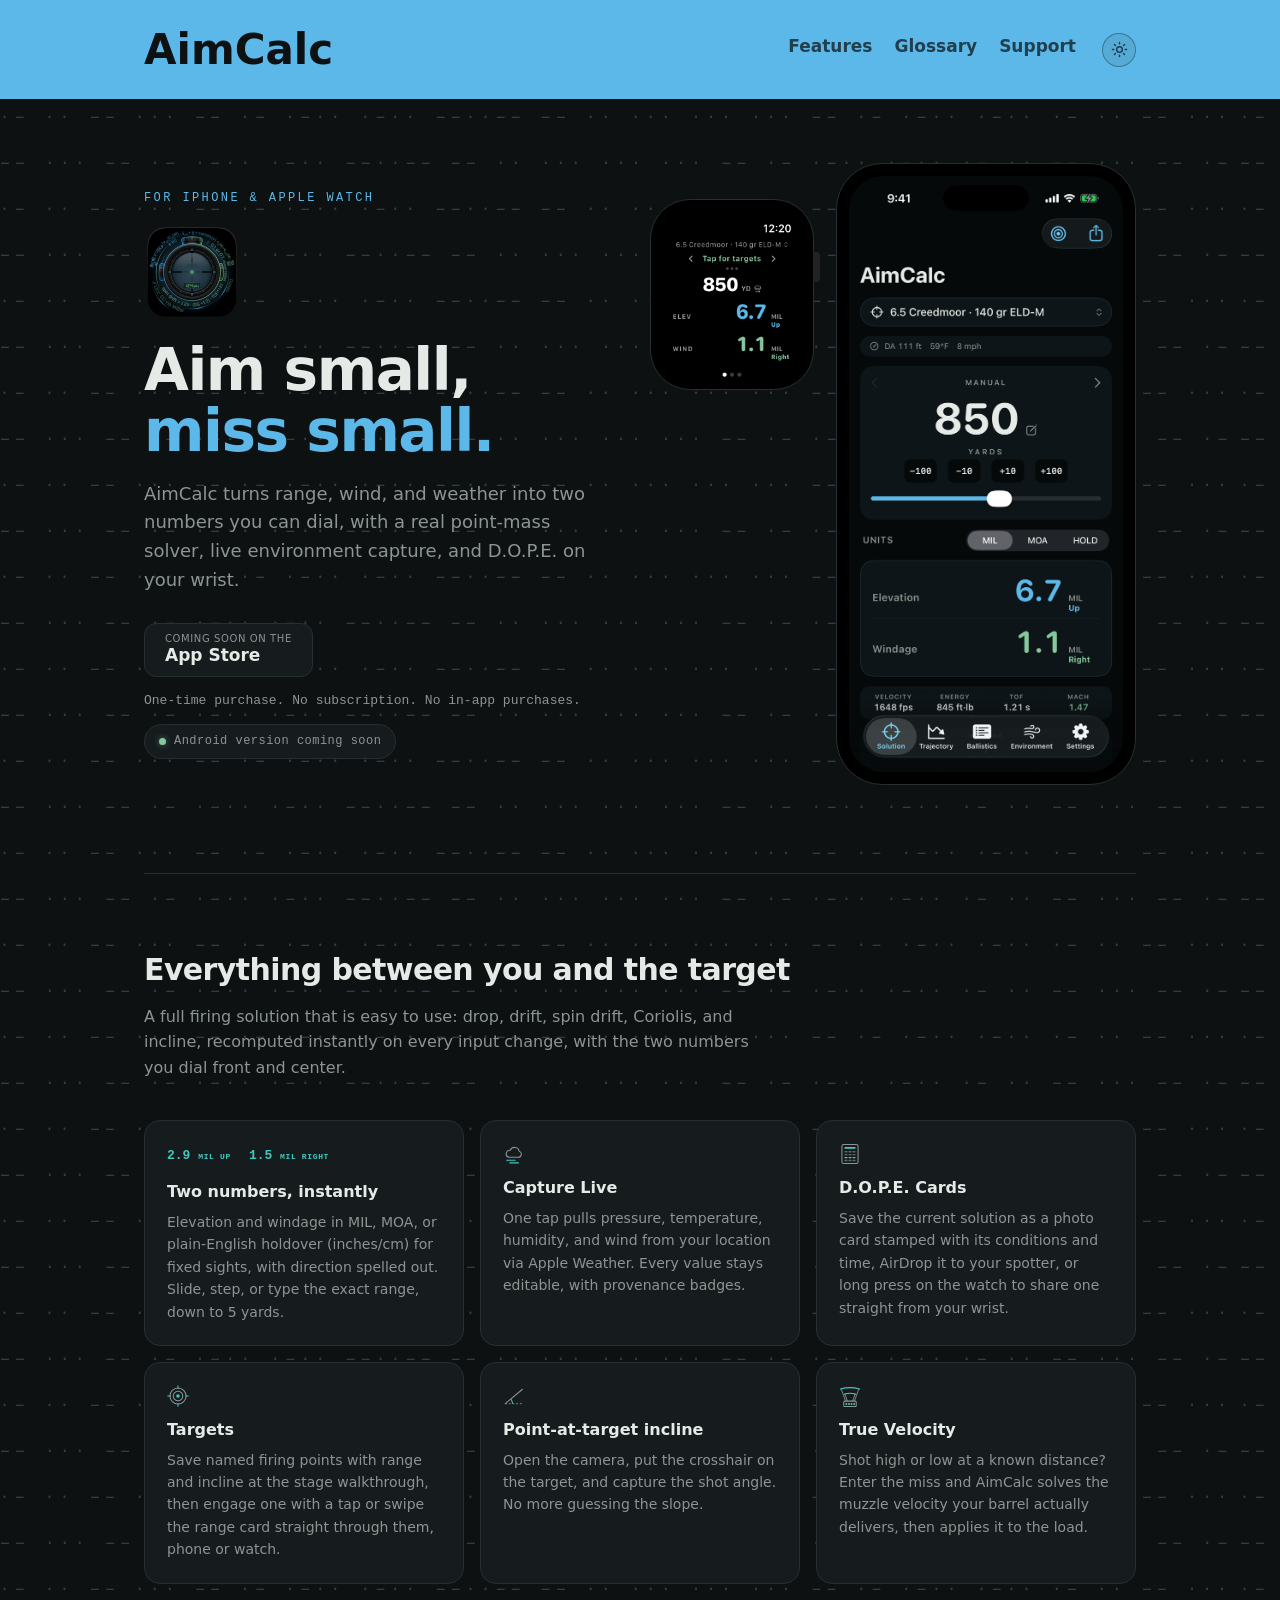
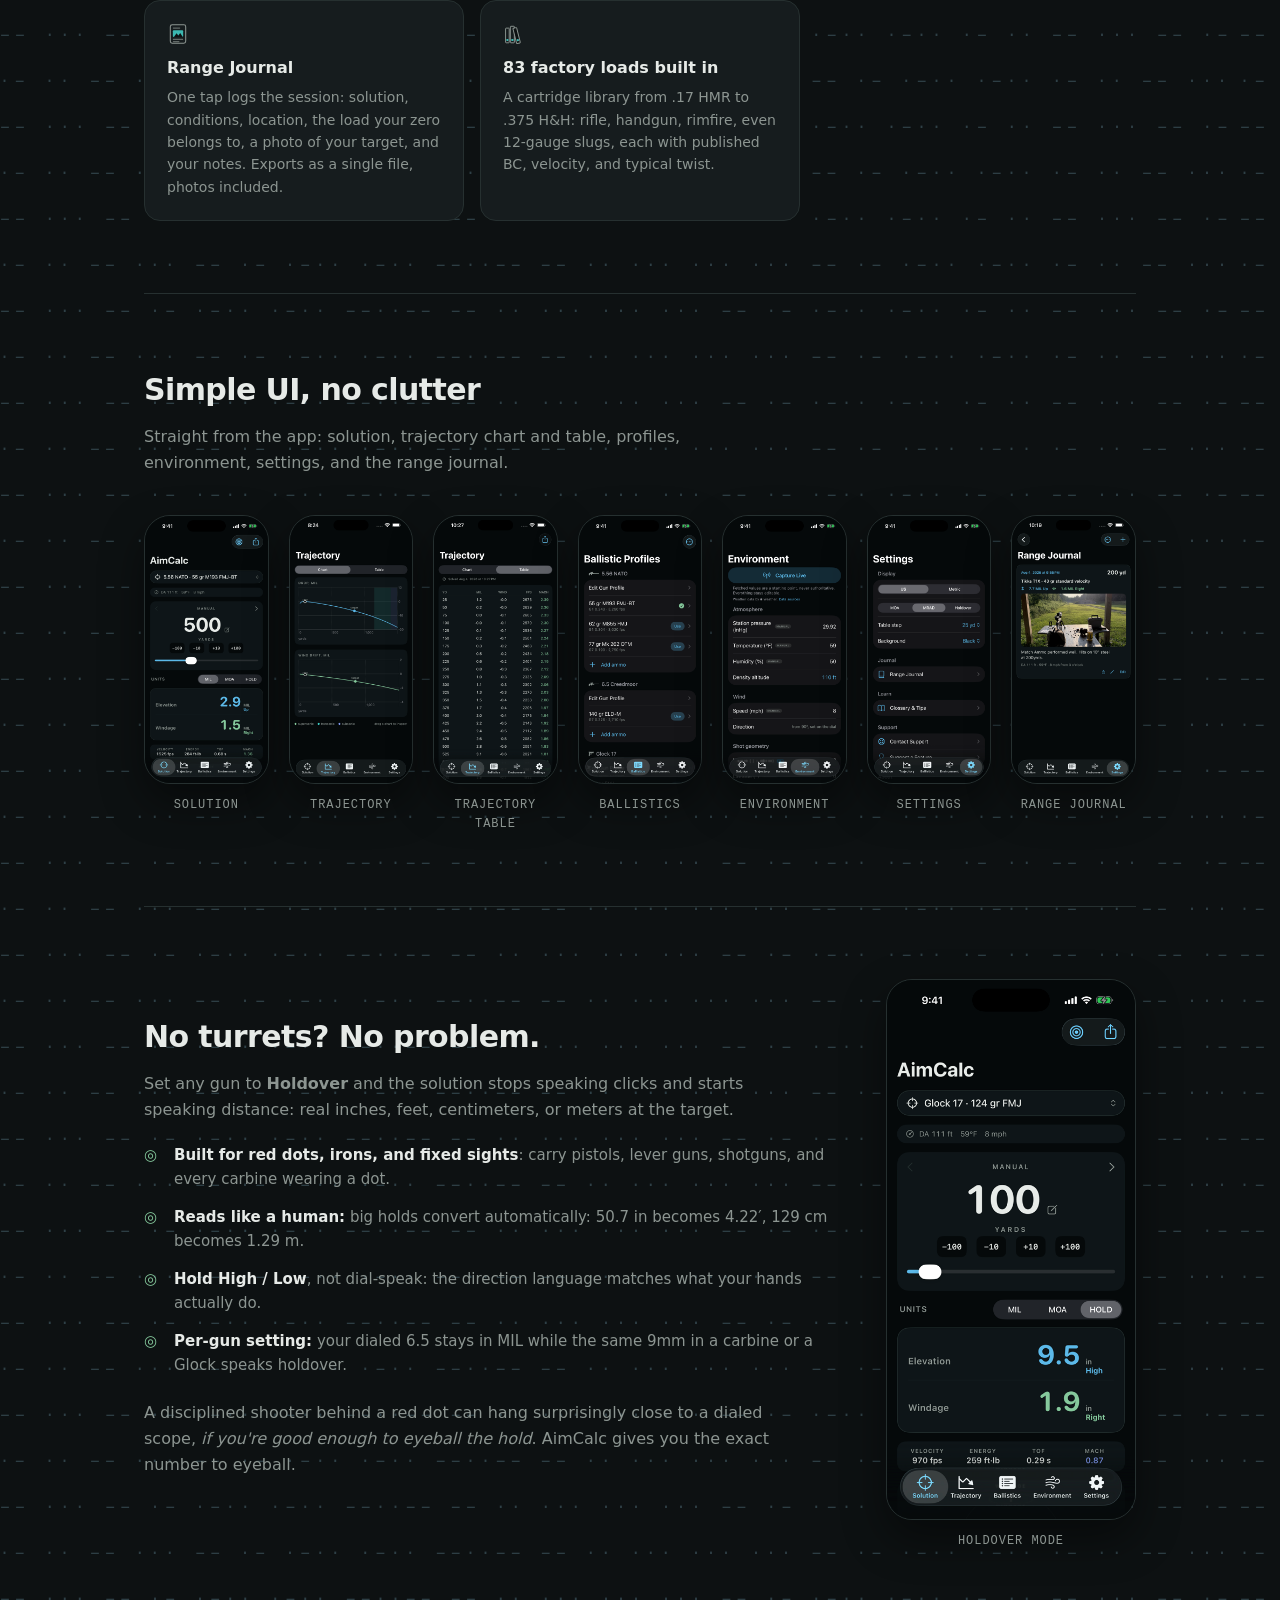
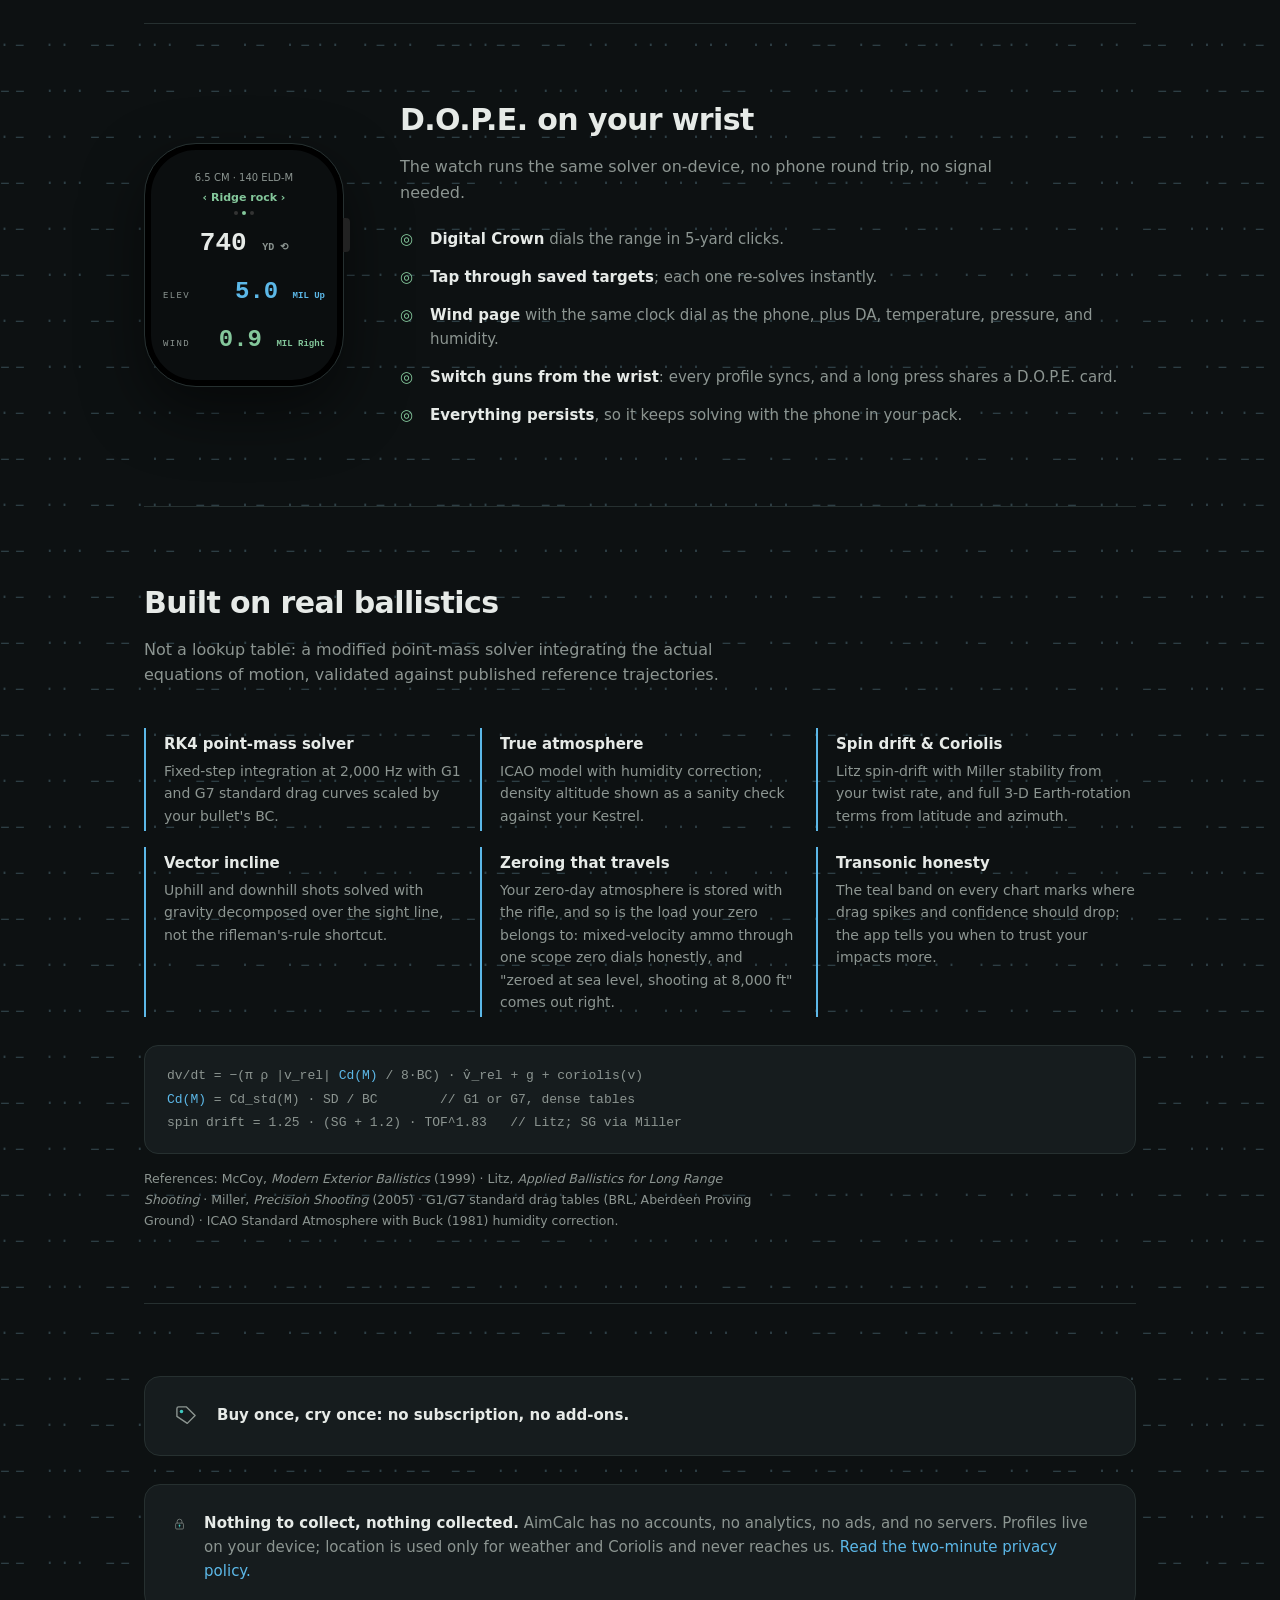
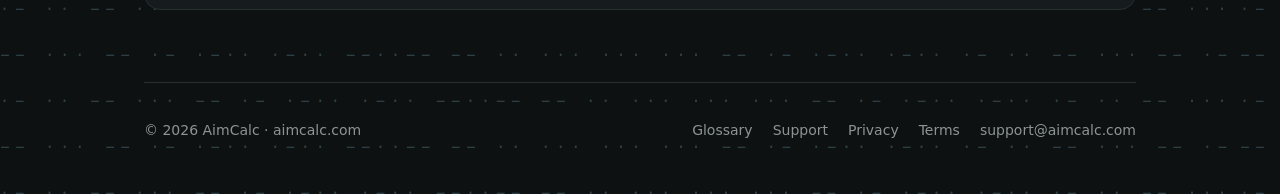
==== commit 56ebe342: "Features intro mentions ease of use Co-Authored-By: Claude Fable 5.1 <noreply@anthropic.com>" ====
--- a/index.html
+++ b/index.html
@@ -57,7 +57,7 @@
 
   <section id="features">
     <h2>Everything between you and the target</h2>
-    <p class="sub">A full firing solution: drop, drift, spin drift, Coriolis, and incline, recomputed instantly on every input change.</p>
+    <p class="sub">A full firing solution that is easy to use: drop, drift, spin drift, Coriolis, and incline, recomputed instantly on every input change, with the two numbers you dial front and center.</p>
     <div class="grid">
       <div class="feature"><span class="glyph glyph-readout"><b class="ro-elev">2.9 <small>MIL UP</small></b><b class="ro-wind">1.5 <small>MIL RIGHT</small></b></span>
         <h3>Two numbers, instantly</h3>
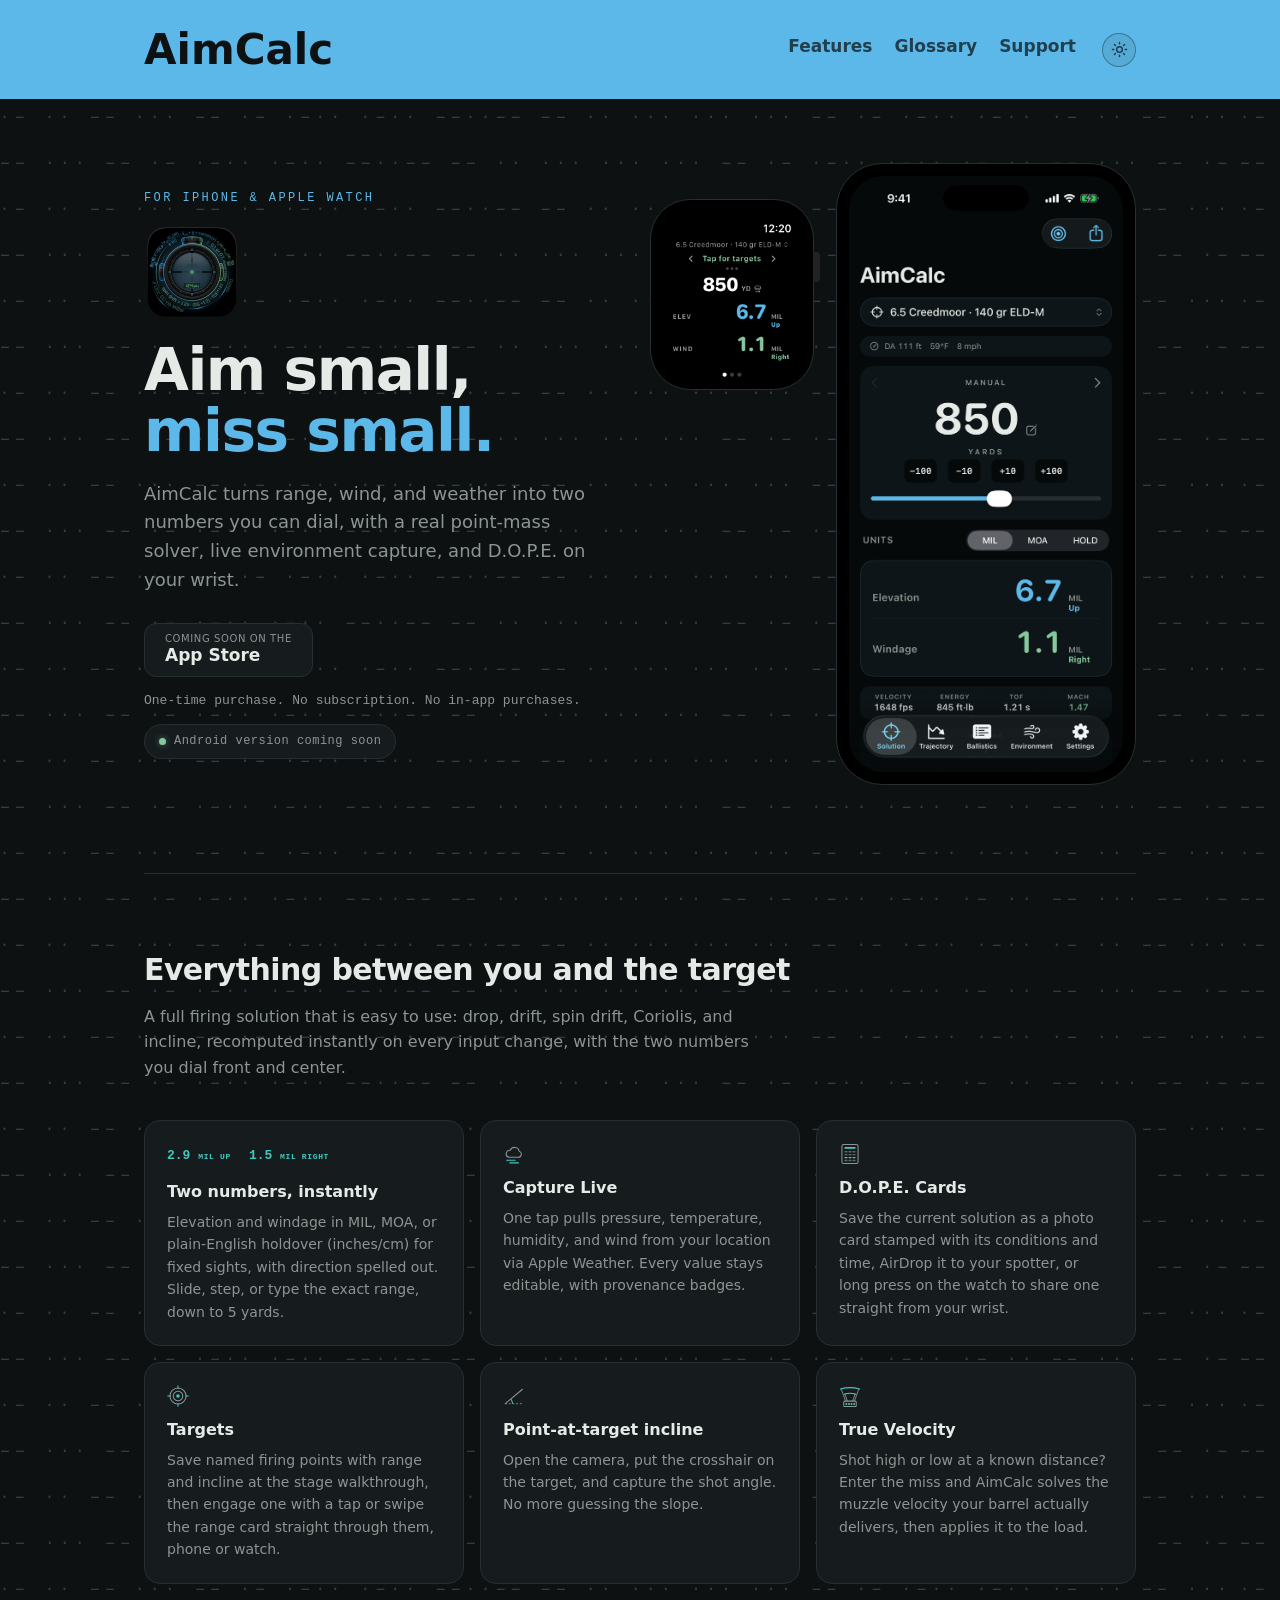
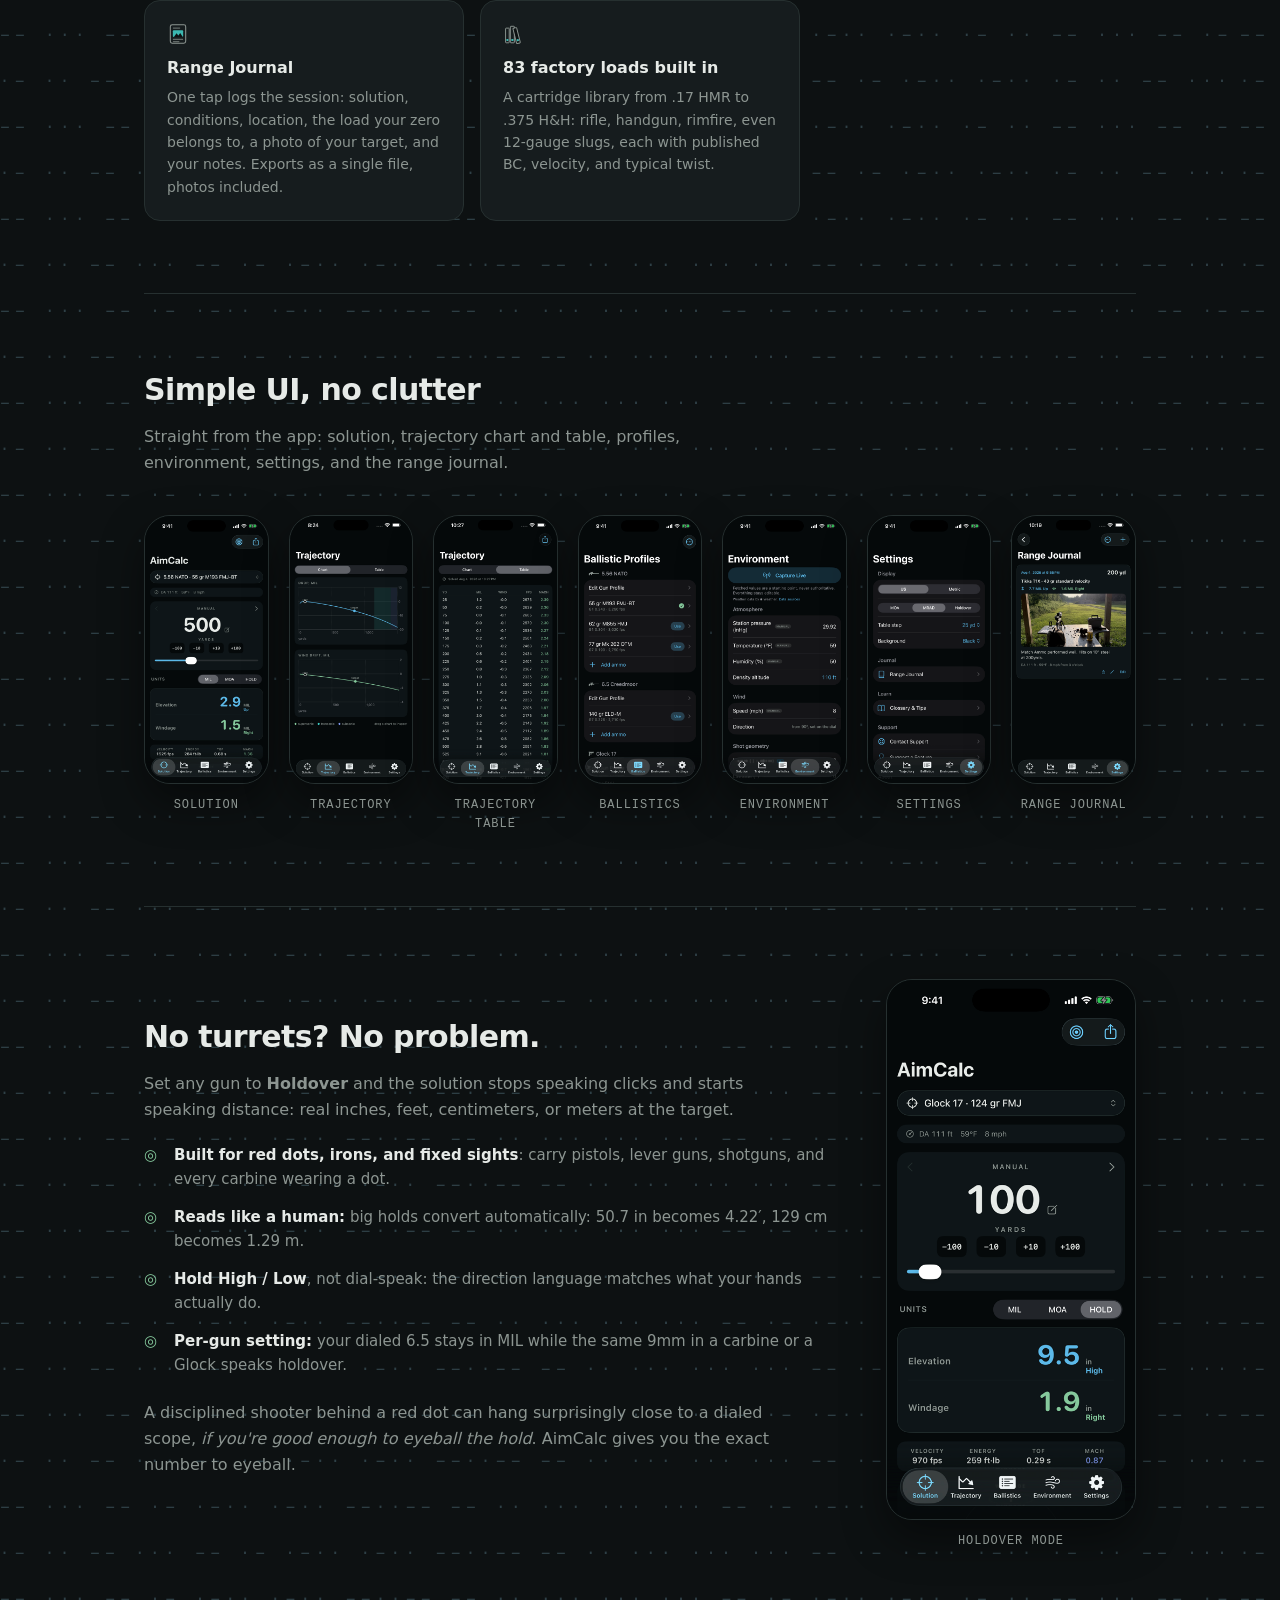
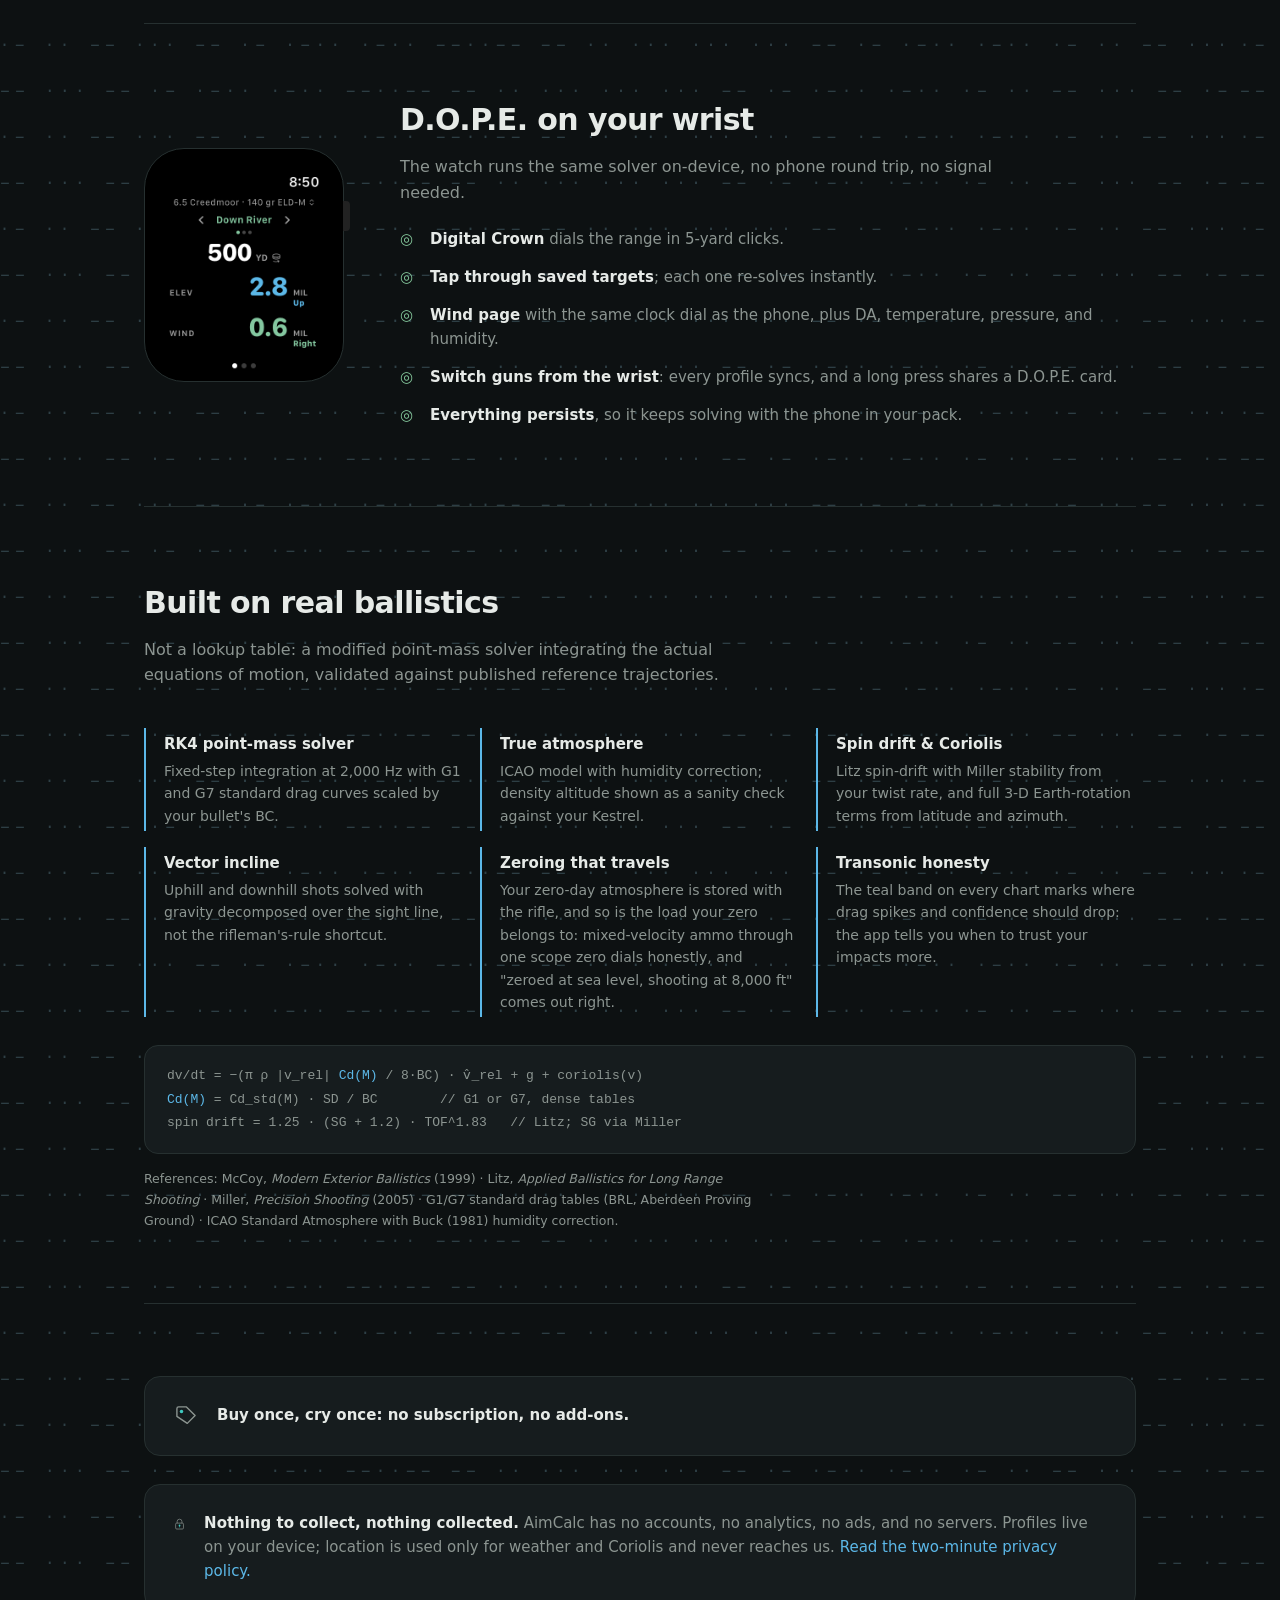
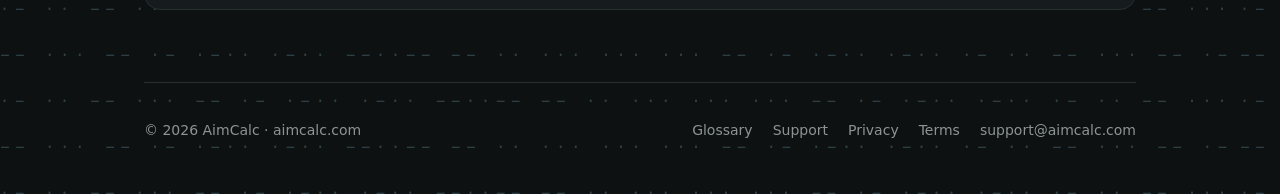
==== commit 0aa7d269: "Watch section uses a real capture with a target engaged Replaces the CSS-drawn watch mock with Serie" ====
--- a/index.html
+++ b/index.html
@@ -189,20 +189,9 @@
 
   <section id="watch">
     <div class="watch-flex">
-      <div class="watch" aria-label="AimCalc watch screen">
-        <div class="w-profile">6.5 CM · 140 ELD-M</div>
-        <div class="w-target">‹ Ridge rock ›</div>
-        <div class="w-dots"><i></i><i class="on"></i><i></i></div>
-        <div class="w-range">740 <small>YD ⟲</small></div>
-        <div class="w-row">
-          <span class="w-label">ELEV</span>
-          <span class="w-val blue">5.0 <small>MIL Up</small></span>
-        </div>
-        <div class="w-row">
-          <span class="w-label">WIND</span>
-          <span class="w-val green">0.9 <small>MIL Right</small></span>
-        </div>
-      </div>
+      <figure class="hero-watch watch-shot" aria-label="AimCalc Apple Watch with a saved target engaged">
+        <img data-swap src="img/watch-target.png" alt="AimCalc on Apple Watch with the Down River target engaged at 500 yards: 2.8 MIL up, 0.6 MIL right" width="416" height="496" loading="lazy">
+      </figure>
       <div class="copy">
         <h2>D.O.P.E. on your wrist</h2>
         <p class="sub" style="margin-bottom:14px">The watch runs the same solver on-device, no phone round trip, no signal needed.</p>
--- a/styles.css
+++ b/styles.css
@@ -233,28 +233,7 @@
 /* ---------- watch ---------- */
 .watch-flex { display: flex; gap: 56px; align-items: center; flex-wrap: wrap; }
 .watch-flex .copy { flex: 1; min-width: 280px; }
-.watch {
-  width: 200px; height: 244px; border-radius: 52px;
-  background: #0b0e0f; border: 1px solid var(--line);
-  box-shadow: 0 24px 60px rgba(0,0,0,.5), inset 0 0 0 6px #000;
-  padding: 26px 18px; position: relative; flex-shrink: 0;
-}
-.watch::after {
-  content: ""; position: absolute; right: -7px; top: 74px;
-  width: 7px; height: 34px; background: #222; border-radius: 0 4px 4px 0;
-}
-.w-profile { font-size: 10px; color: var(--dim); text-align: center; margin-bottom: 3px;
-  white-space: nowrap; overflow: hidden; text-overflow: ellipsis; }
-.w-target { font-size: 11px; font-weight: 600; color: var(--green); text-align: center; }
-.w-dots { display: flex; gap: 4px; justify-content: center; margin: 4px 0 8px; }
-.w-dots i { width: 4px; height: 4px; border-radius: 50%; background: #333; }
-.w-dots i.on { background: var(--green); }
-.w-range { font-family: var(--mono); font-size: 26px; font-weight: 700; text-align: center; }
-.w-range small { font-size: 10px; color: var(--dim); }
-.w-row { display: flex; justify-content: space-between; align-items: baseline; margin-top: 9px; }
-.w-label { font-family: var(--mono); font-size: 9px; letter-spacing: .15em; color: var(--dim); }
-.w-val { font-family: var(--mono); font-size: 24px; font-weight: 700; }
-.w-val small { font-size: 9px; font-weight: 600; }
+.watch-shot { width: 200px; margin: 0; }
 
 .checks { list-style: none; margin-top: 8px; }
 .checks li {
@@ -438,6 +417,7 @@
   section { padding: 52px 0; }
   h2 { font-size: 25px; }
   .watch-flex { gap: 32px; }
+  .watch-shot { width: 170px; margin: 0 auto; }
   .mono-block { padding: 14px 16px; }
   .mono-block pre { font-size: 11.5px; }
   .privacy-strip { flex-direction: column; gap: 10px; padding: 20px; }
@@ -492,11 +472,3 @@
 [data-theme="light"] .range-track i { box-shadow: 0 1px 3px rgba(0, 0, 0, .25); }
 [data-theme="light"] .lightbox { background: rgba(250, 248, 243, .94); }
 [data-theme="light"] .lightbox img { box-shadow: 0 30px 80px rgba(21, 23, 58, .3); }
-/* The watch mockup follows the watch app's light mode: cream screen inside
-   the black bezel, flag blue and red readouts. */
-[data-theme="light"] .watch {
-  background: var(--ground);
-  border-color: #2a2c44;
-  box-shadow: 0 24px 60px rgba(21, 23, 58, .25), inset 0 0 0 6px #000;
-}
-[data-theme="light"] .w-dots i { background: #cfccc2; }
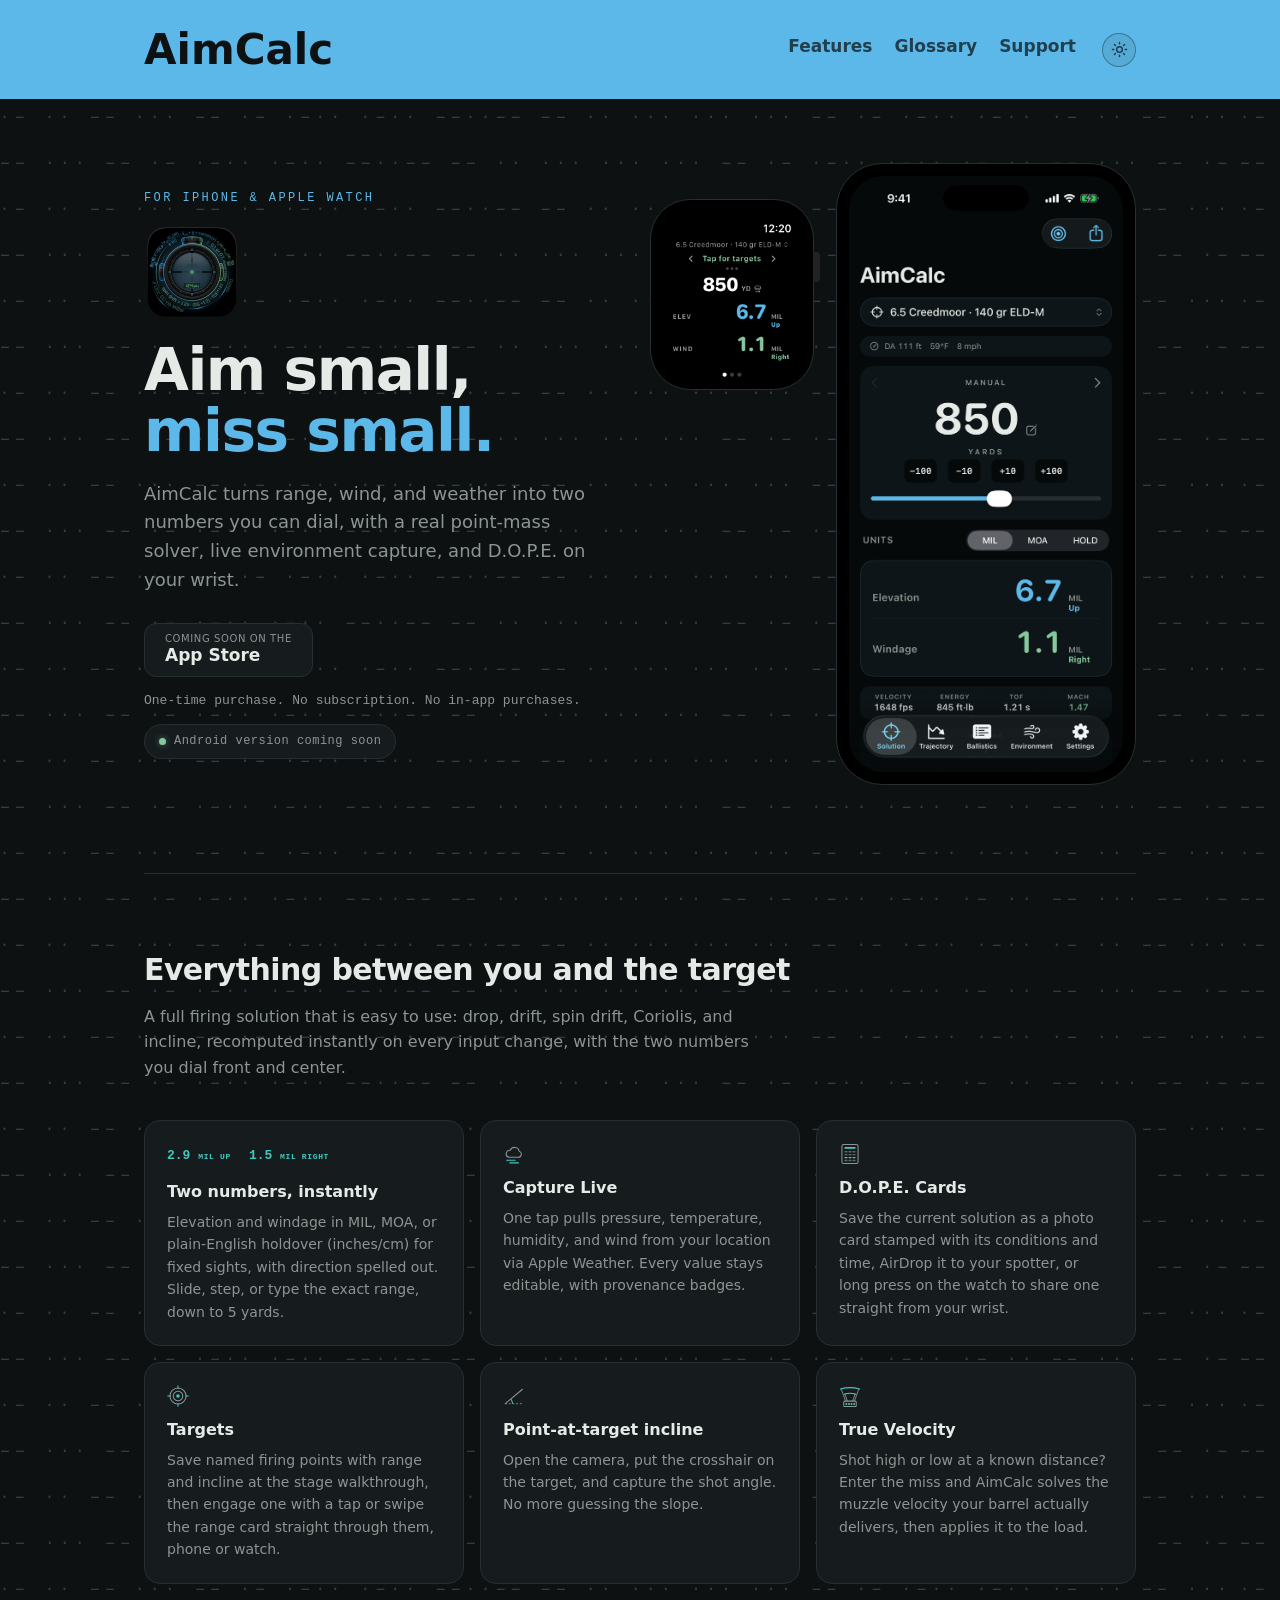
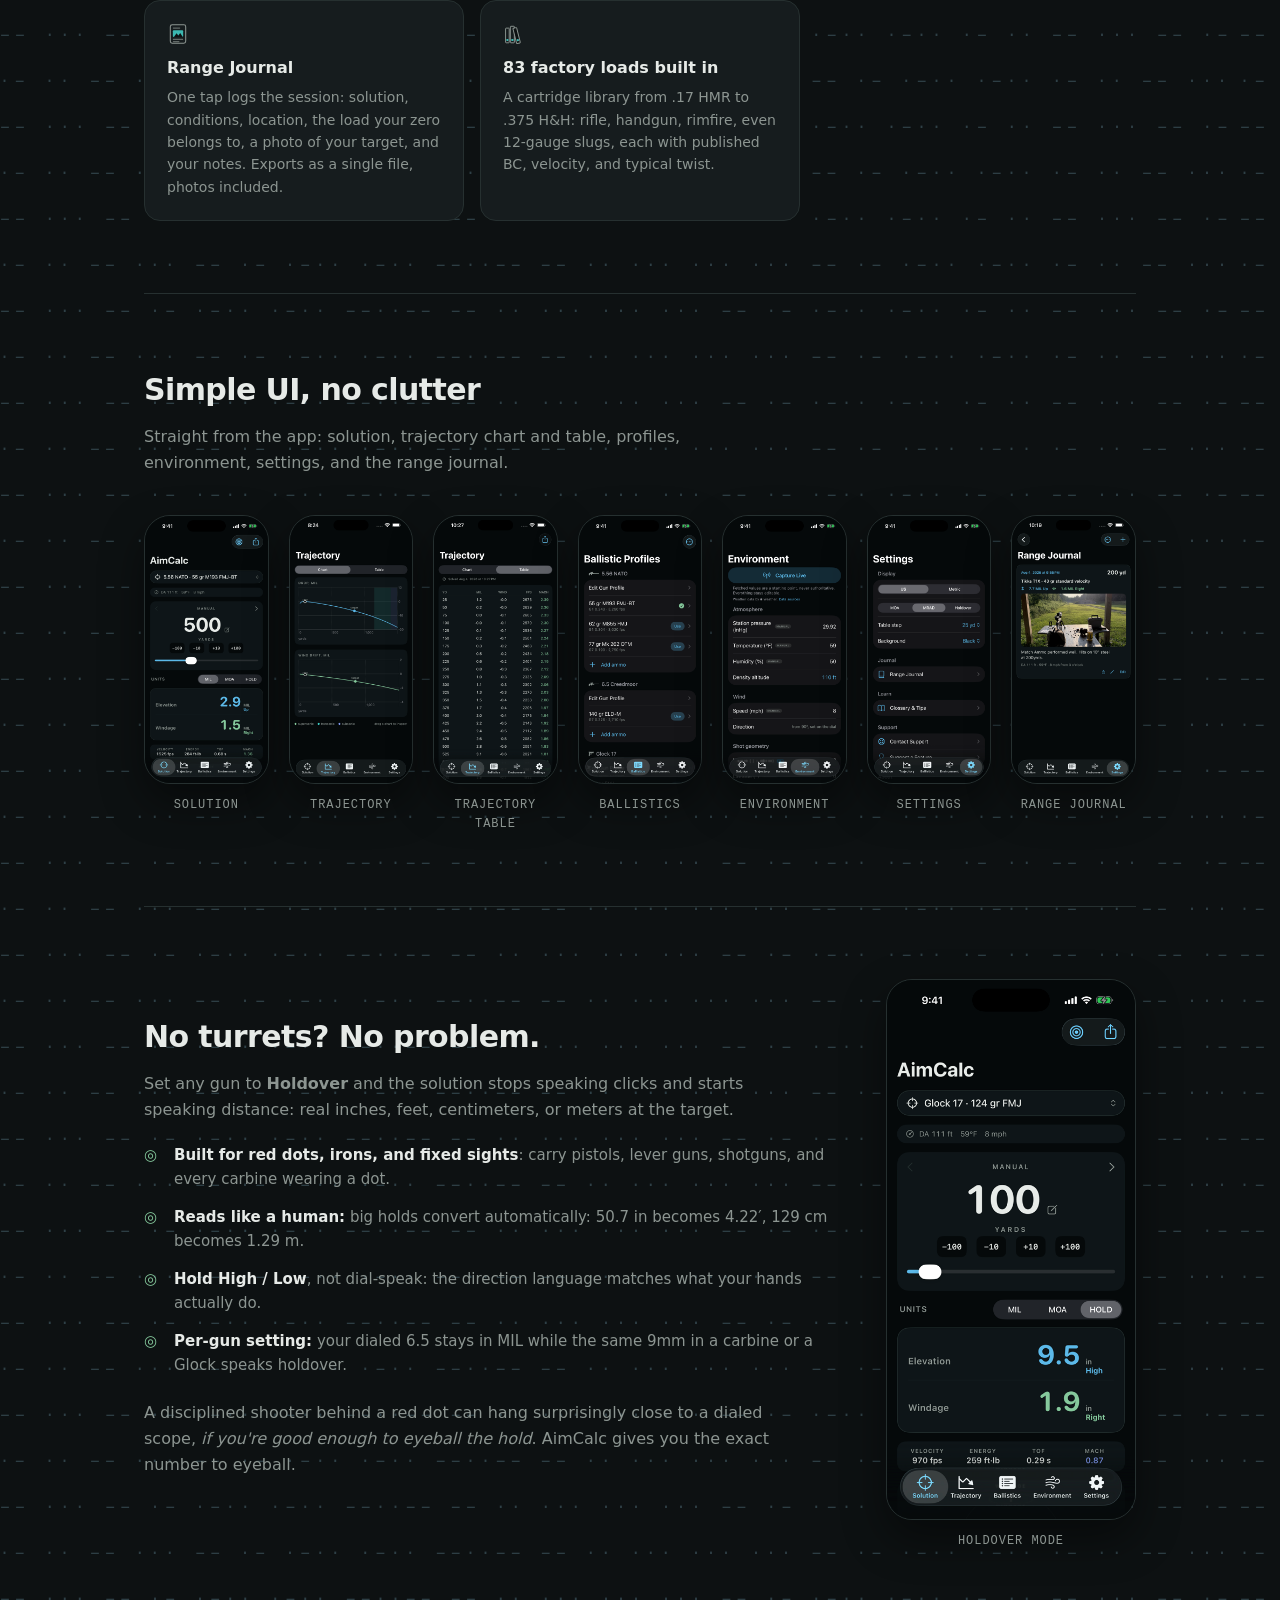
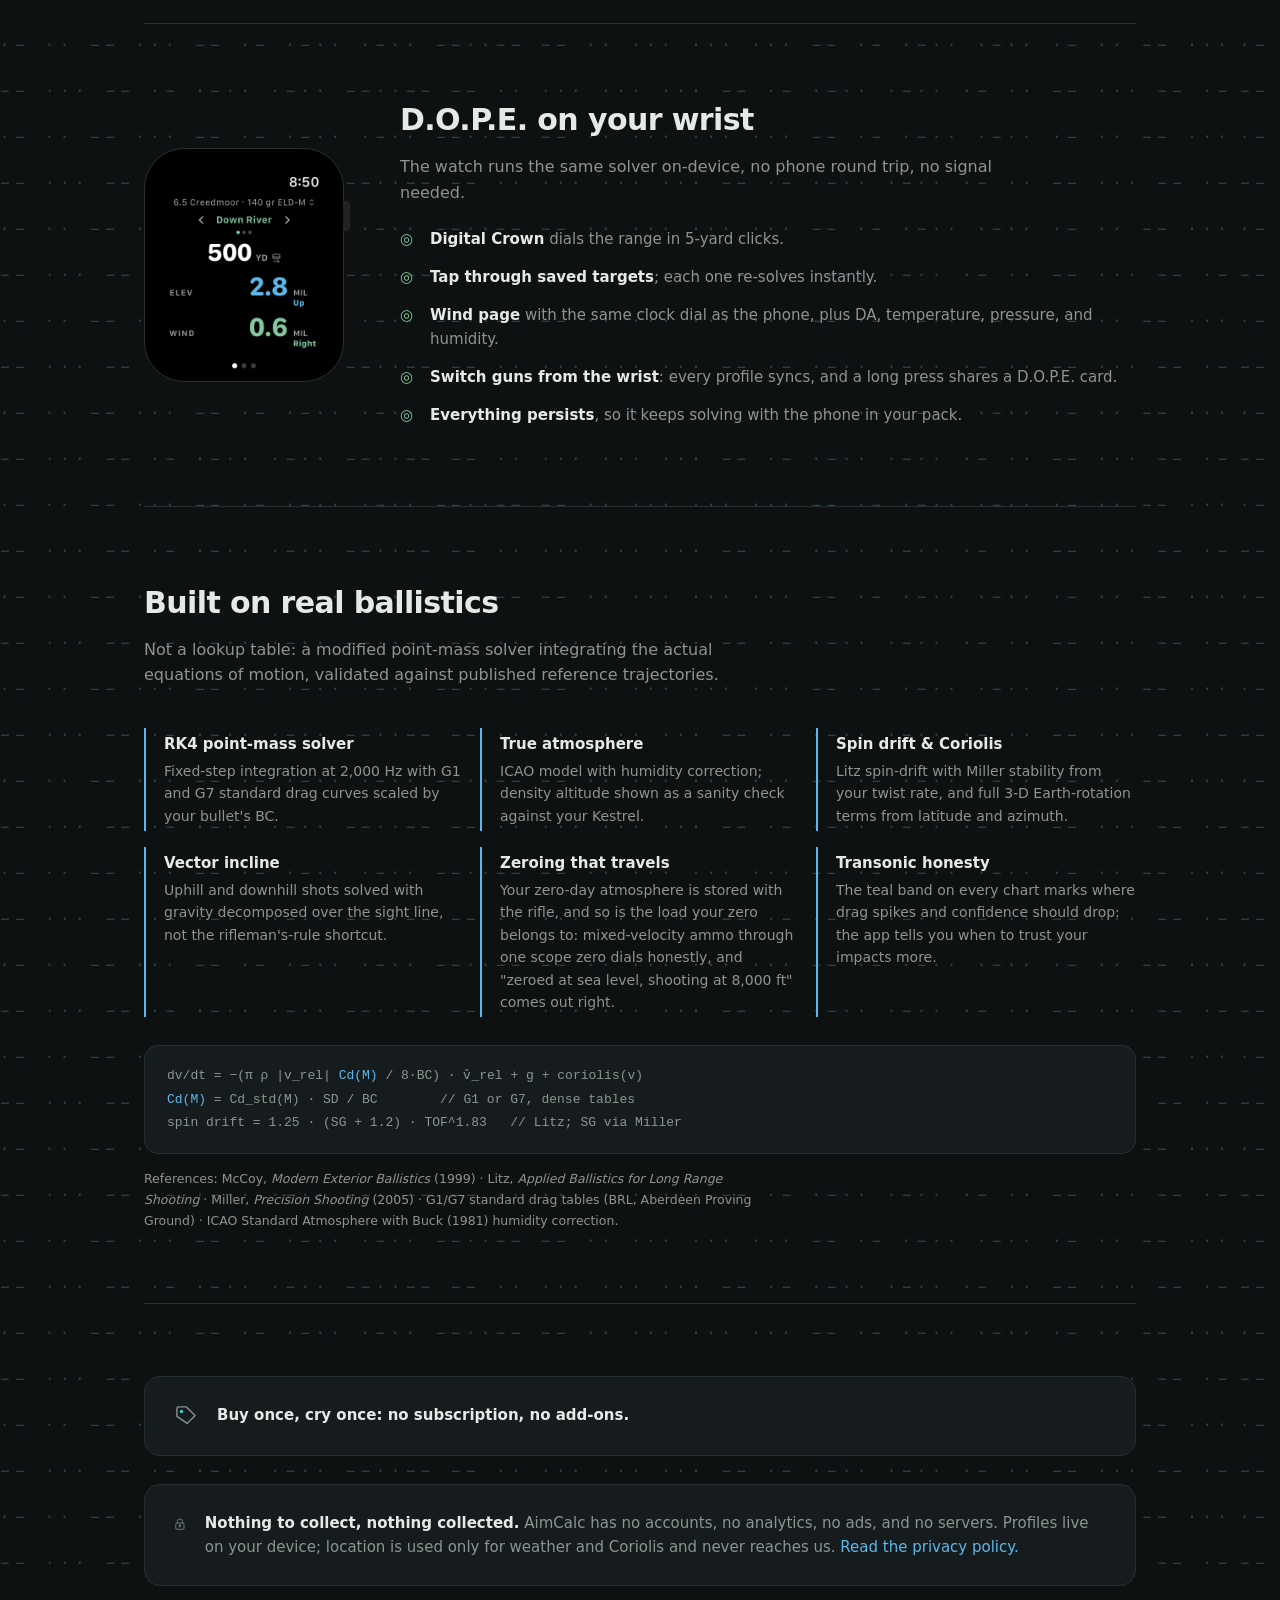
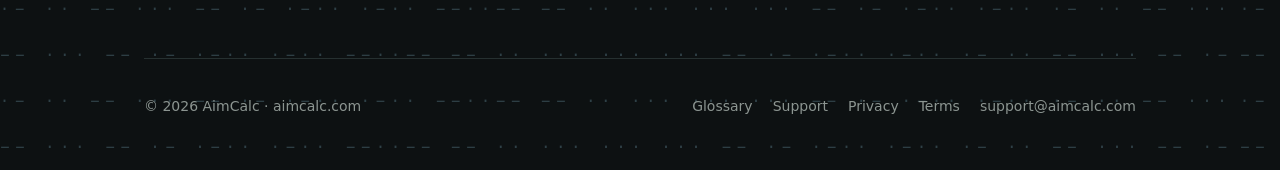
==== commit 1ec1a5e2: "Privacy link: plain wording Co-Authored-By: Claude Fable 5.1 <noreply@anthropic.com>" ====
--- a/index.html
+++ b/index.html
@@ -241,7 +241,7 @@
         <circle cx="15" cy="18.3" r="2" fill="var(--teal)"/>
         <rect x="14.2" y="19.5" width="1.6" height="3.4" rx="0.8" fill="var(--teal)"/>
       </svg>
-      <p><b>Nothing to collect, nothing collected.</b> AimCalc has no accounts, no analytics, no ads, and no servers. Profiles live on your device; location is used only for weather and Coriolis and never reaches us. <a href="privacy.html">Read the two-minute privacy policy.</a></p>
+      <p><b>Nothing to collect, nothing collected.</b> AimCalc has no accounts, no analytics, no ads, and no servers. Profiles live on your device; location is used only for weather and Coriolis and never reaches us. <a href="privacy.html">Read the privacy policy.</a></p>
     </div>
     </div>
   </section>
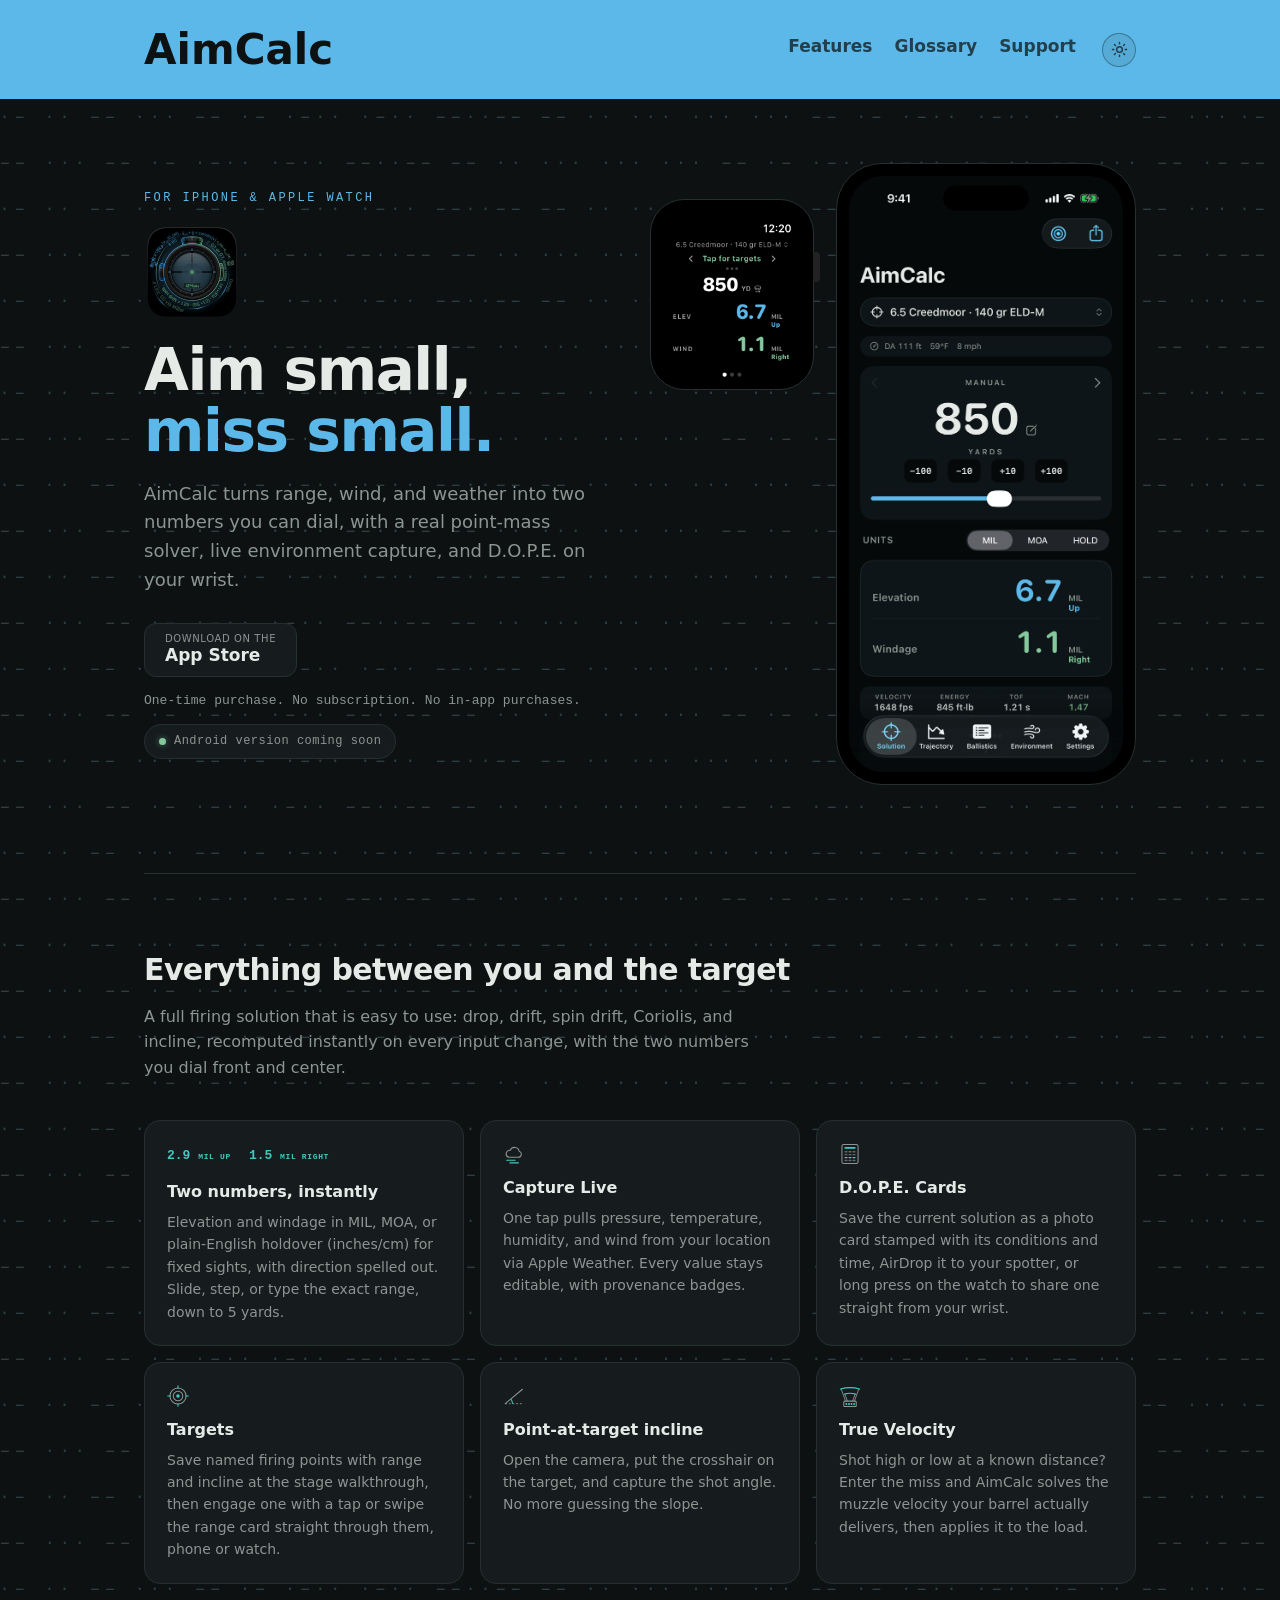
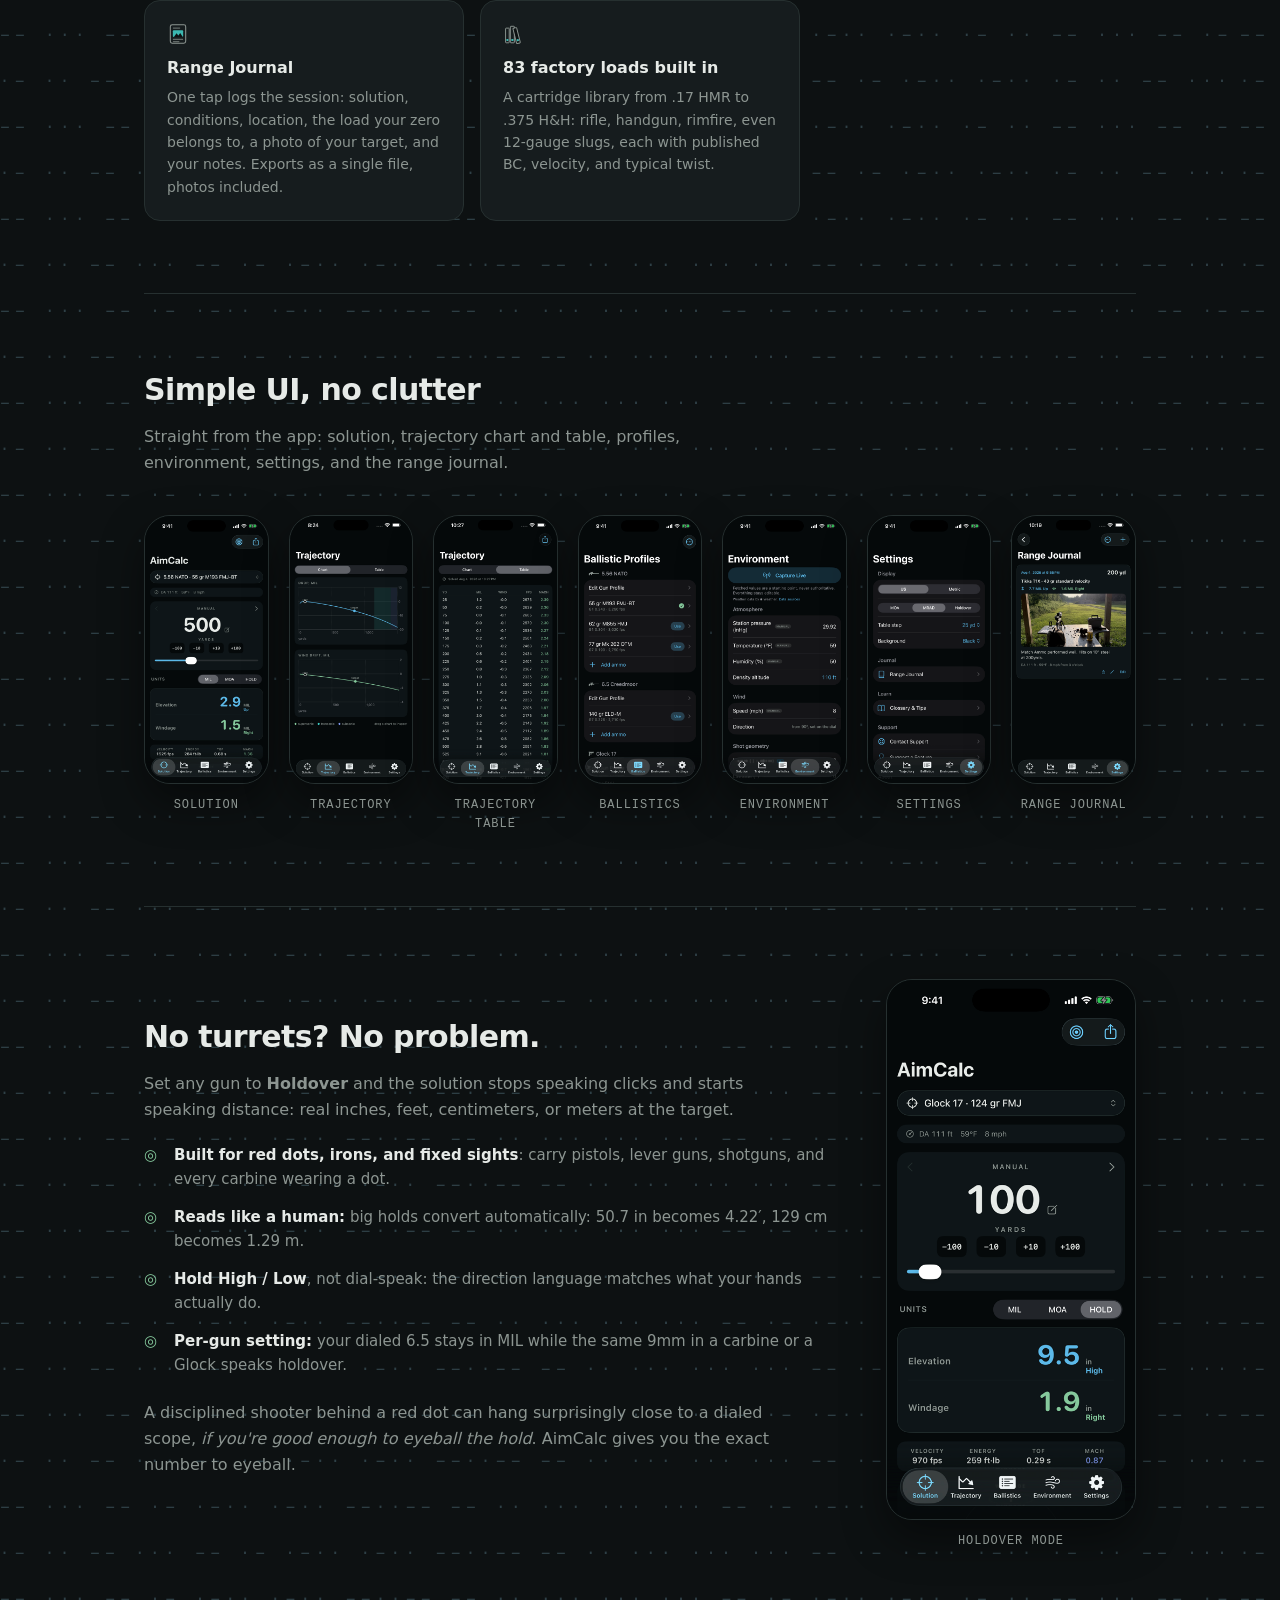
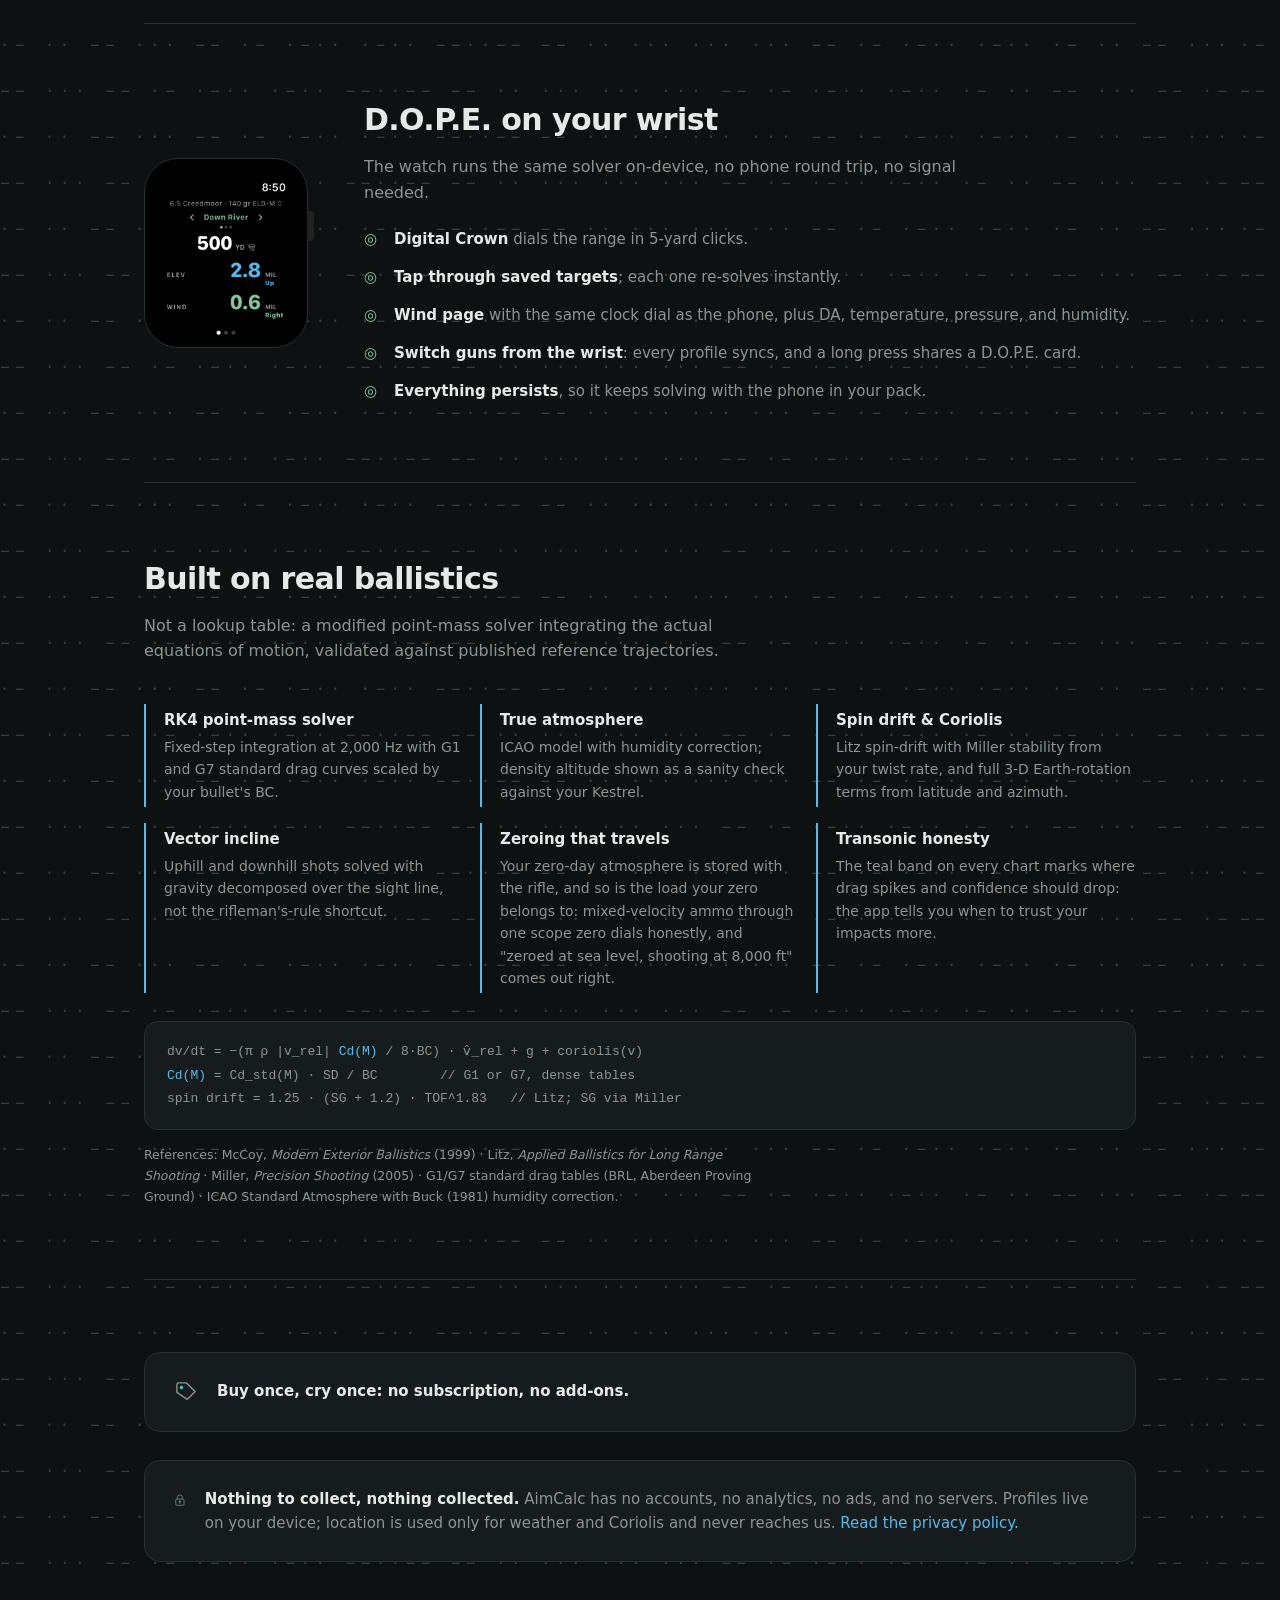
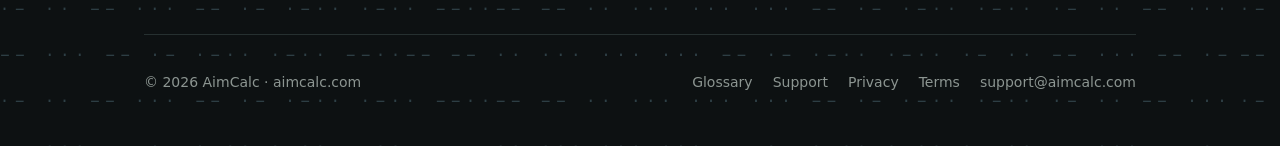
==== commit 3c316b91: "App Store badge links to the live listing Co-Authored-By: Claude Fable 5.1 <noreply@anthropic.com>" ====
--- a/index.html
+++ b/index.html
@@ -36,8 +36,8 @@
       <h1>Aim small,<br><span class="accent">miss small.</span></h1>
       <p class="lede">AimCalc turns range, wind, and weather into two numbers you can dial, with a real point-mass solver, live environment capture, and D.O.P.E. on your wrist.</p>
       <div class="cta-row">
-        <a class="appstore-badge" href="#" aria-disabled="true">
-          <small>COMING SOON ON THE</small>
+        <a class="appstore-badge" href="https://apps.apple.com/us/app/id6790212310">
+          <small>DOWNLOAD ON THE</small>
           <span> App Store</span>
         </a>
         <span class="cta-note">One-time purchase. No subscription. No in-app purchases.</span>
--- a/styles.css
+++ b/styles.css
@@ -151,7 +151,7 @@
 
 /* Apple Watch beside the phone: black case around a real watch capture. */
 .hero-watch {
-  width: 164px; border-radius: 40px;
+  width: 164px; border-radius: 34px;
   background: #000;
   border: 1px solid var(--line);
   box-shadow: inset 0 0 0 6px #000;
@@ -159,7 +159,7 @@
   position: relative; flex-shrink: 0;
   margin: 36px 0 0;
 }
-.hero-watch img { display: block; width: 100%; height: auto; border-radius: 30px; }
+.hero-watch img { display: block; width: 100%; height: auto; border-radius: 23px; }
 .hero-watch::after {
   content: ""; position: absolute; right: -7px; top: 52px;
   width: 7px; height: 30px; background: #222; border-radius: 0 4px 4px 0;
@@ -233,7 +233,7 @@
 /* ---------- watch ---------- */
 .watch-flex { display: flex; gap: 56px; align-items: center; flex-wrap: wrap; }
 .watch-flex .copy { flex: 1; min-width: 280px; }
-.watch-shot { width: 200px; margin: 0; }
+.watch-shot { margin: 0; }
 
 .checks { list-style: none; margin-top: 8px; }
 .checks li {
@@ -417,7 +417,7 @@
   section { padding: 52px 0; }
   h2 { font-size: 25px; }
   .watch-flex { gap: 32px; }
-  .watch-shot { width: 170px; margin: 0 auto; }
+  .watch-shot { margin: 0 auto; }
   .mono-block { padding: 14px 16px; }
   .mono-block pre { font-size: 11.5px; }
   .privacy-strip { flex-direction: column; gap: 10px; padding: 20px; }
@@ -437,9 +437,9 @@
 [data-theme="light"] {
   color-scheme: light;
   --ground: #faf8f3;
-  --panel: #f1eee6;
-  --panel-2: #e6e2d8;
-  --line: #dbd7cc;
+  --panel: #ebe7dc;
+  --panel-2: #dfdacd;
+  --line: #cdc7b8;
   --ink: #15173a;
   --dim: #565b78;
   --blue: #3c3b6e;
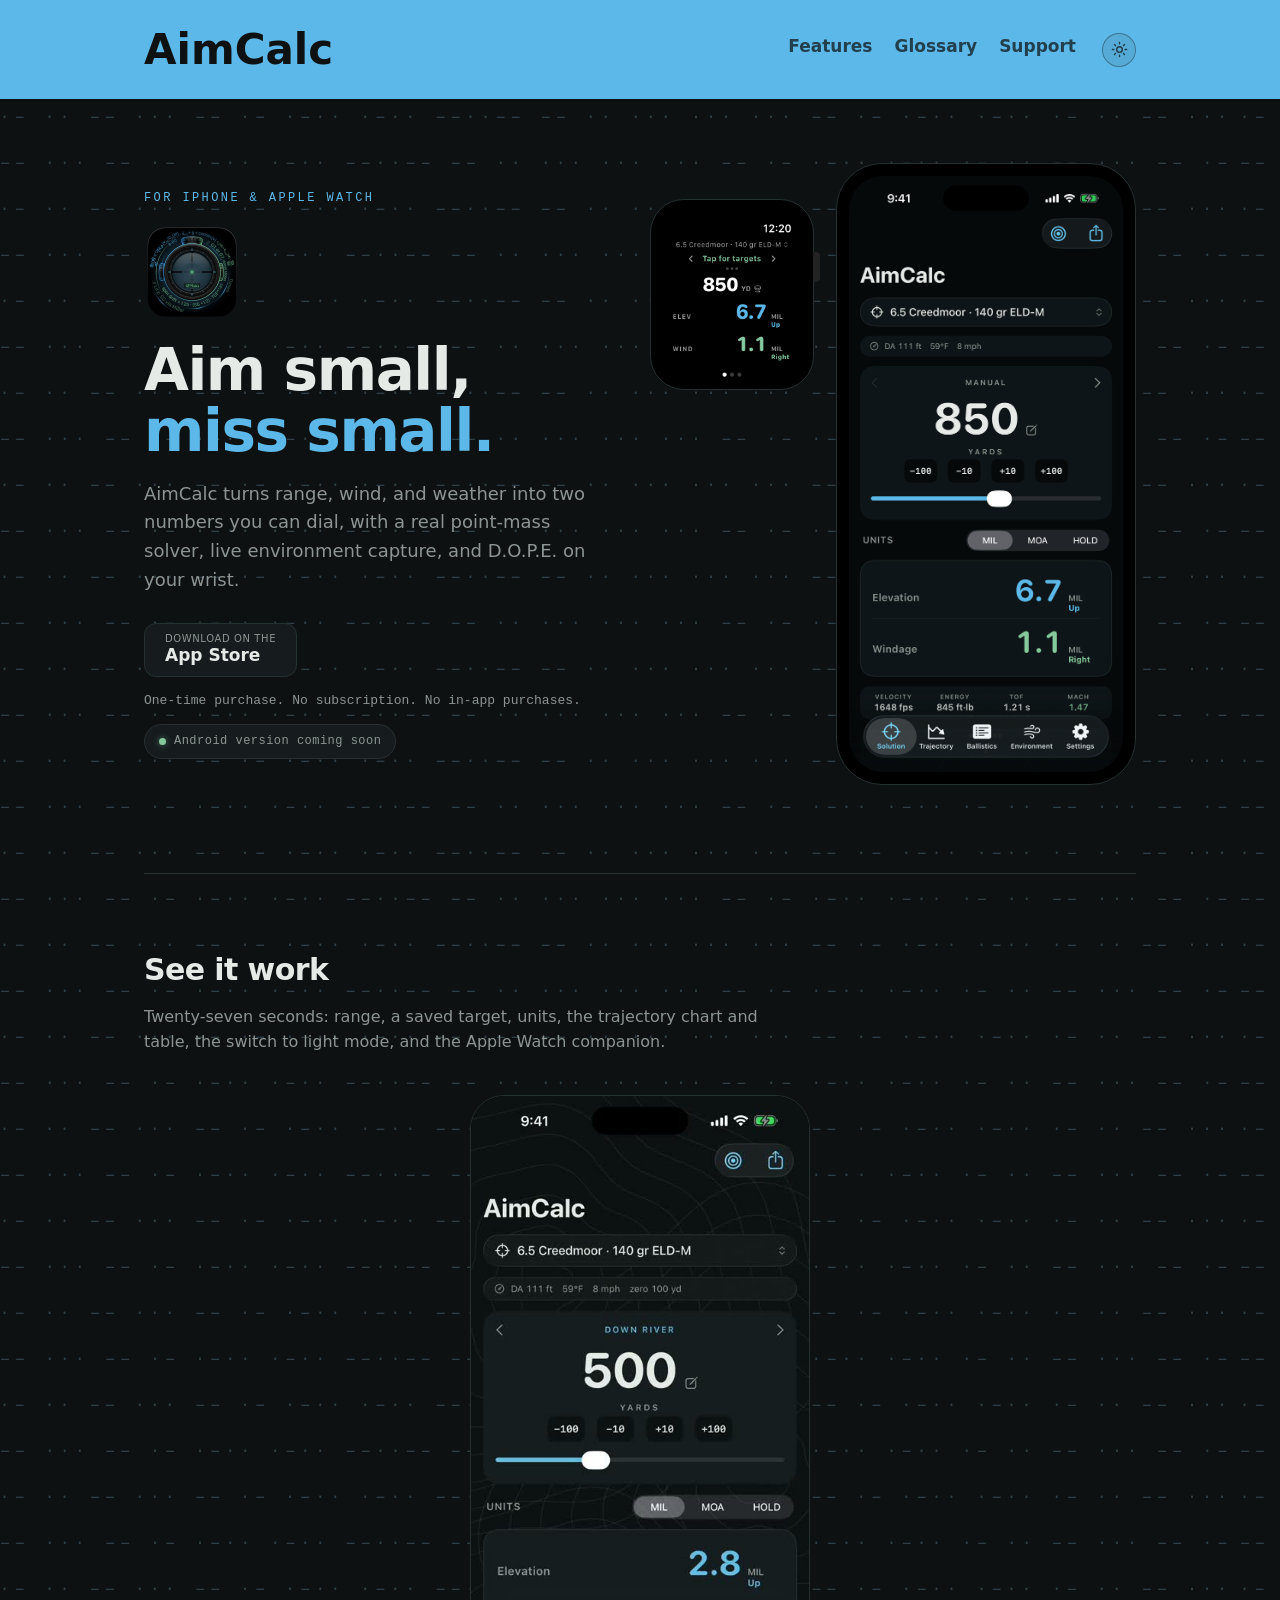
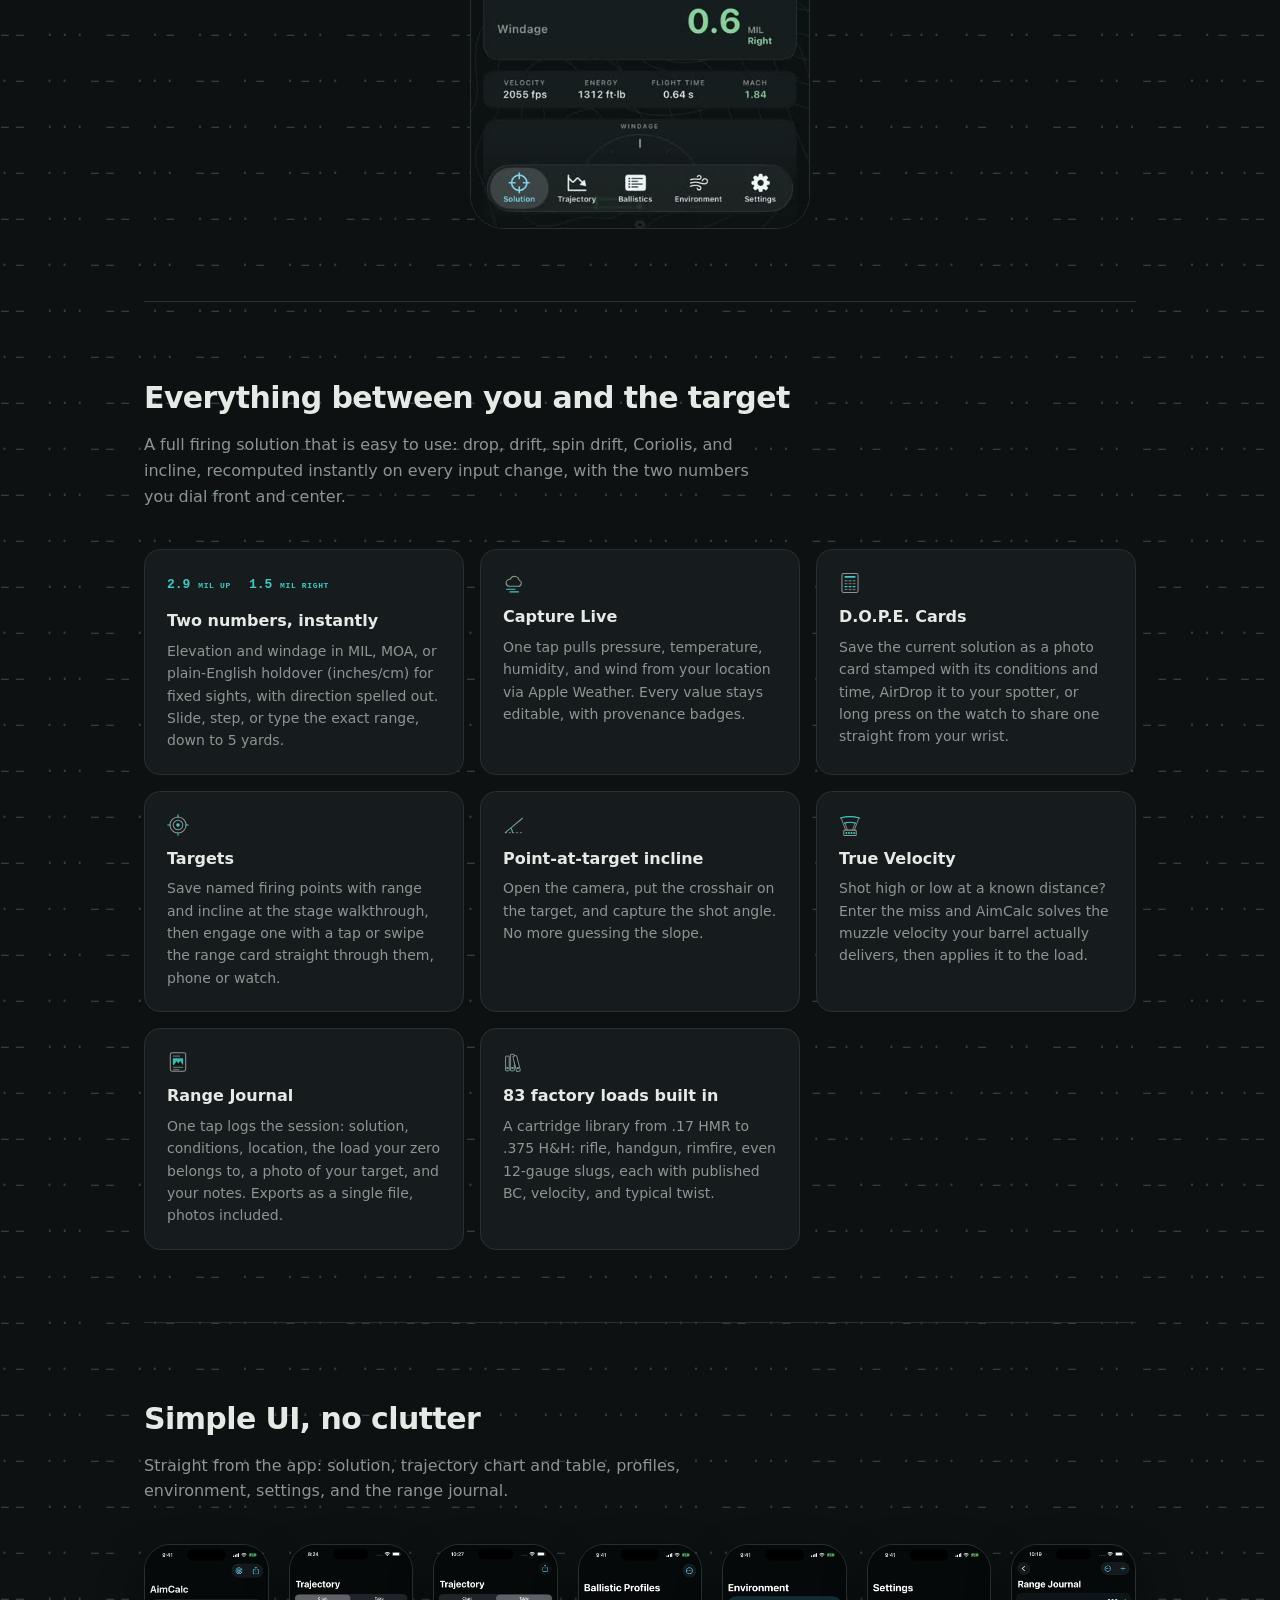
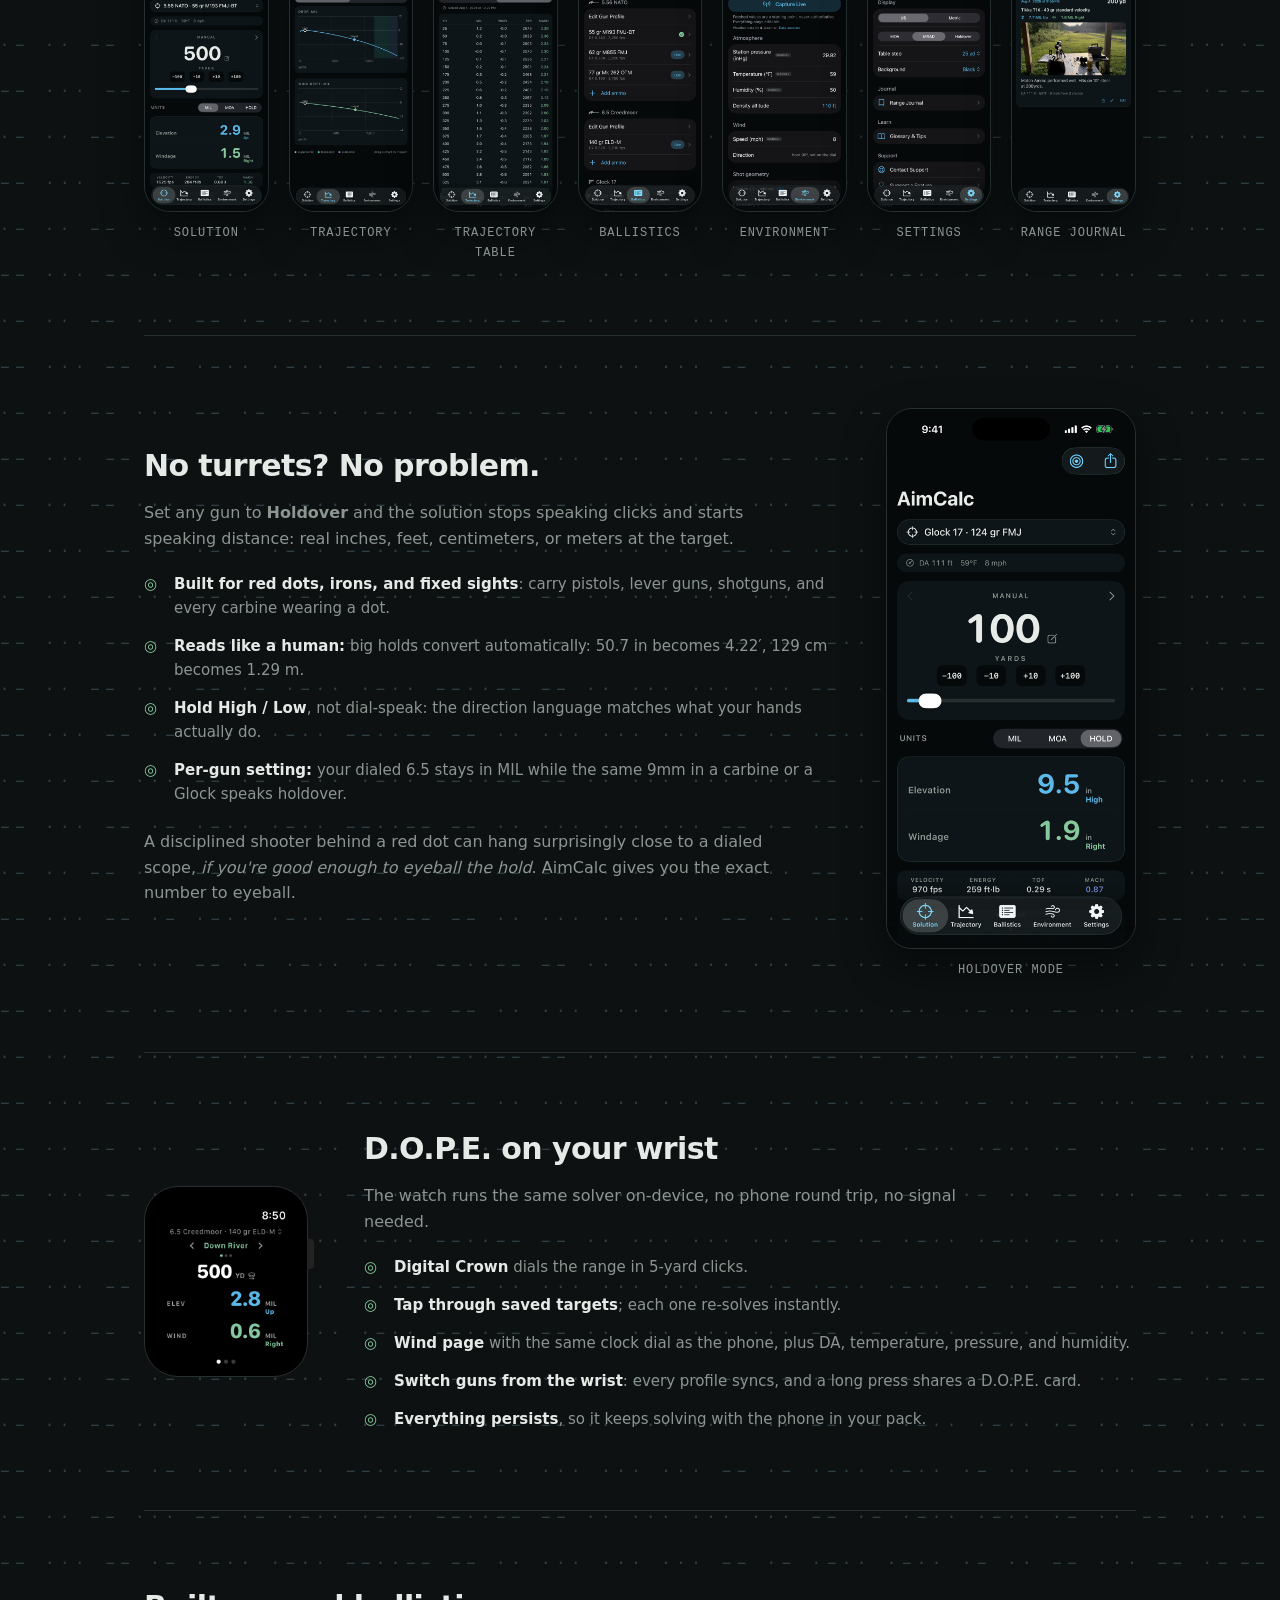
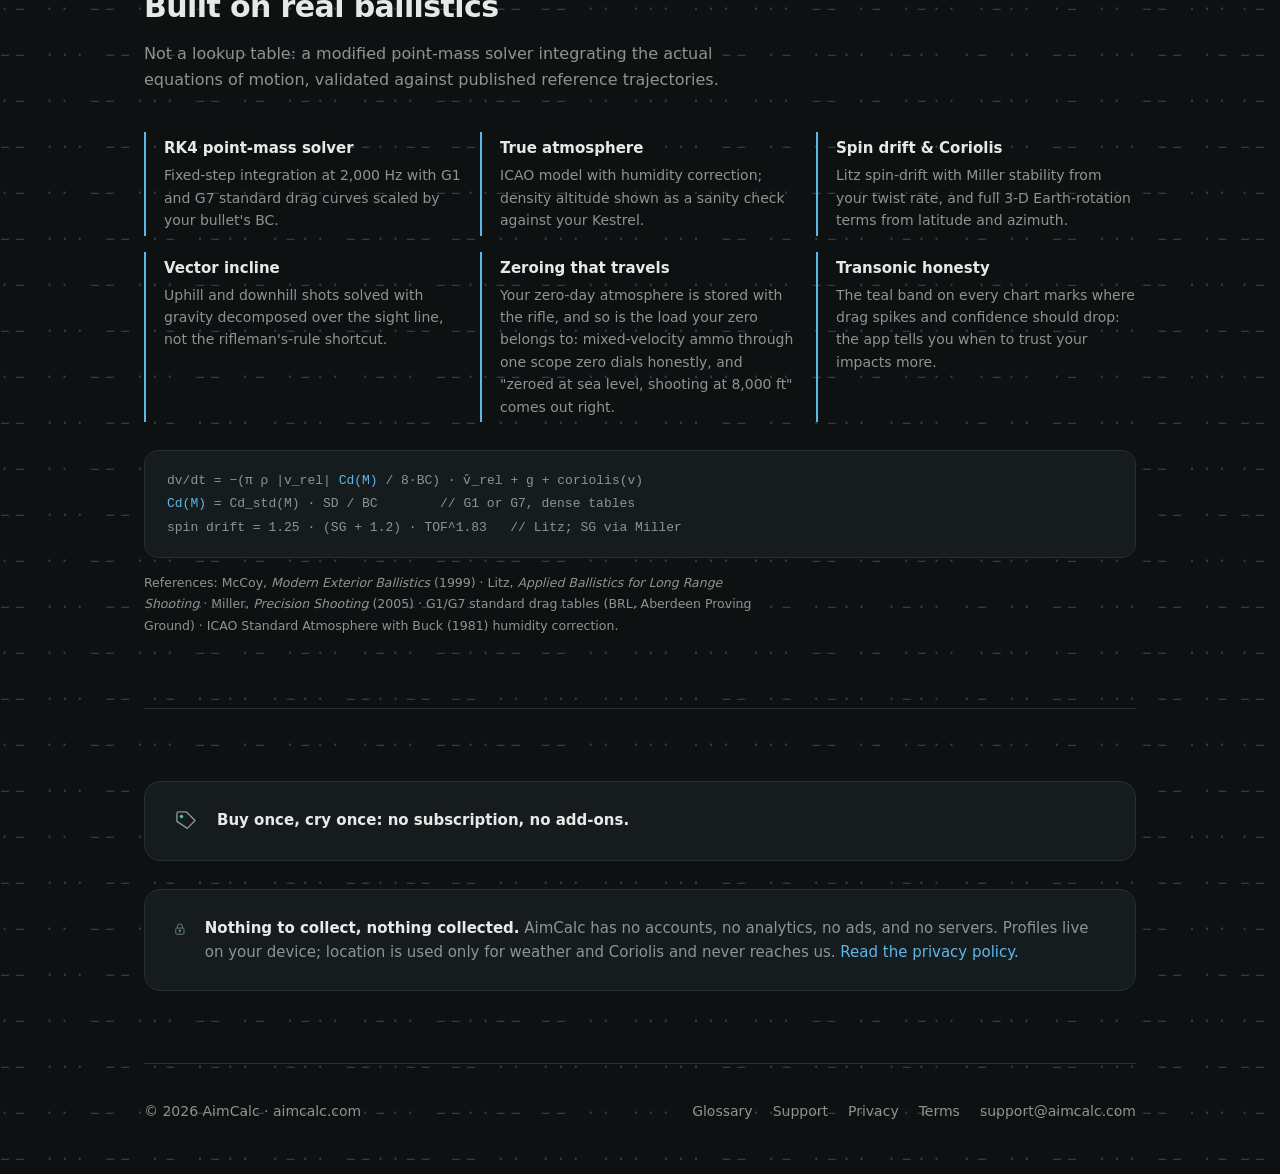
==== commit 2732c01c: "See it work: the app preview video on the landing page New section between the hero and Features pla" ====
--- a/index.html
+++ b/index.html
@@ -54,6 +54,14 @@
       </figure>
     </div>
   </header>
+
+  <section id="demo">
+    <h2>See it work</h2>
+    <p class="sub">Twenty-seven seconds: range, a saved target, units, the trajectory chart and table, the switch to light mode, and the Apple Watch companion.</p>
+    <figure class="demo">
+      <video src="media/aimcalc-preview.mp4" poster="media/aimcalc-preview-poster.jpg" autoplay muted loop playsinline preload="metadata" aria-label="AimCalc app preview video"></video>
+    </figure>
+  </section>
 
   <section id="features">
     <h2>Everything between you and the target</h2>
--- a/styles.css
+++ b/styles.css
@@ -208,6 +208,14 @@
   padding: 0 4px;
 }
 .sec-row .warn { color: var(--green); }
+
+/* ---------- demo video ---------- */
+.demo { margin: 0 auto; width: min(340px, 86vw); }
+.demo video {
+  display: block; width: 100%; height: auto;
+  border-radius: 34px; border: 1px solid var(--line);
+  background: #000;
+}
 
 /* ---------- sections ---------- */
 section { padding: 72px 0; border-top: 1px solid var(--line); }
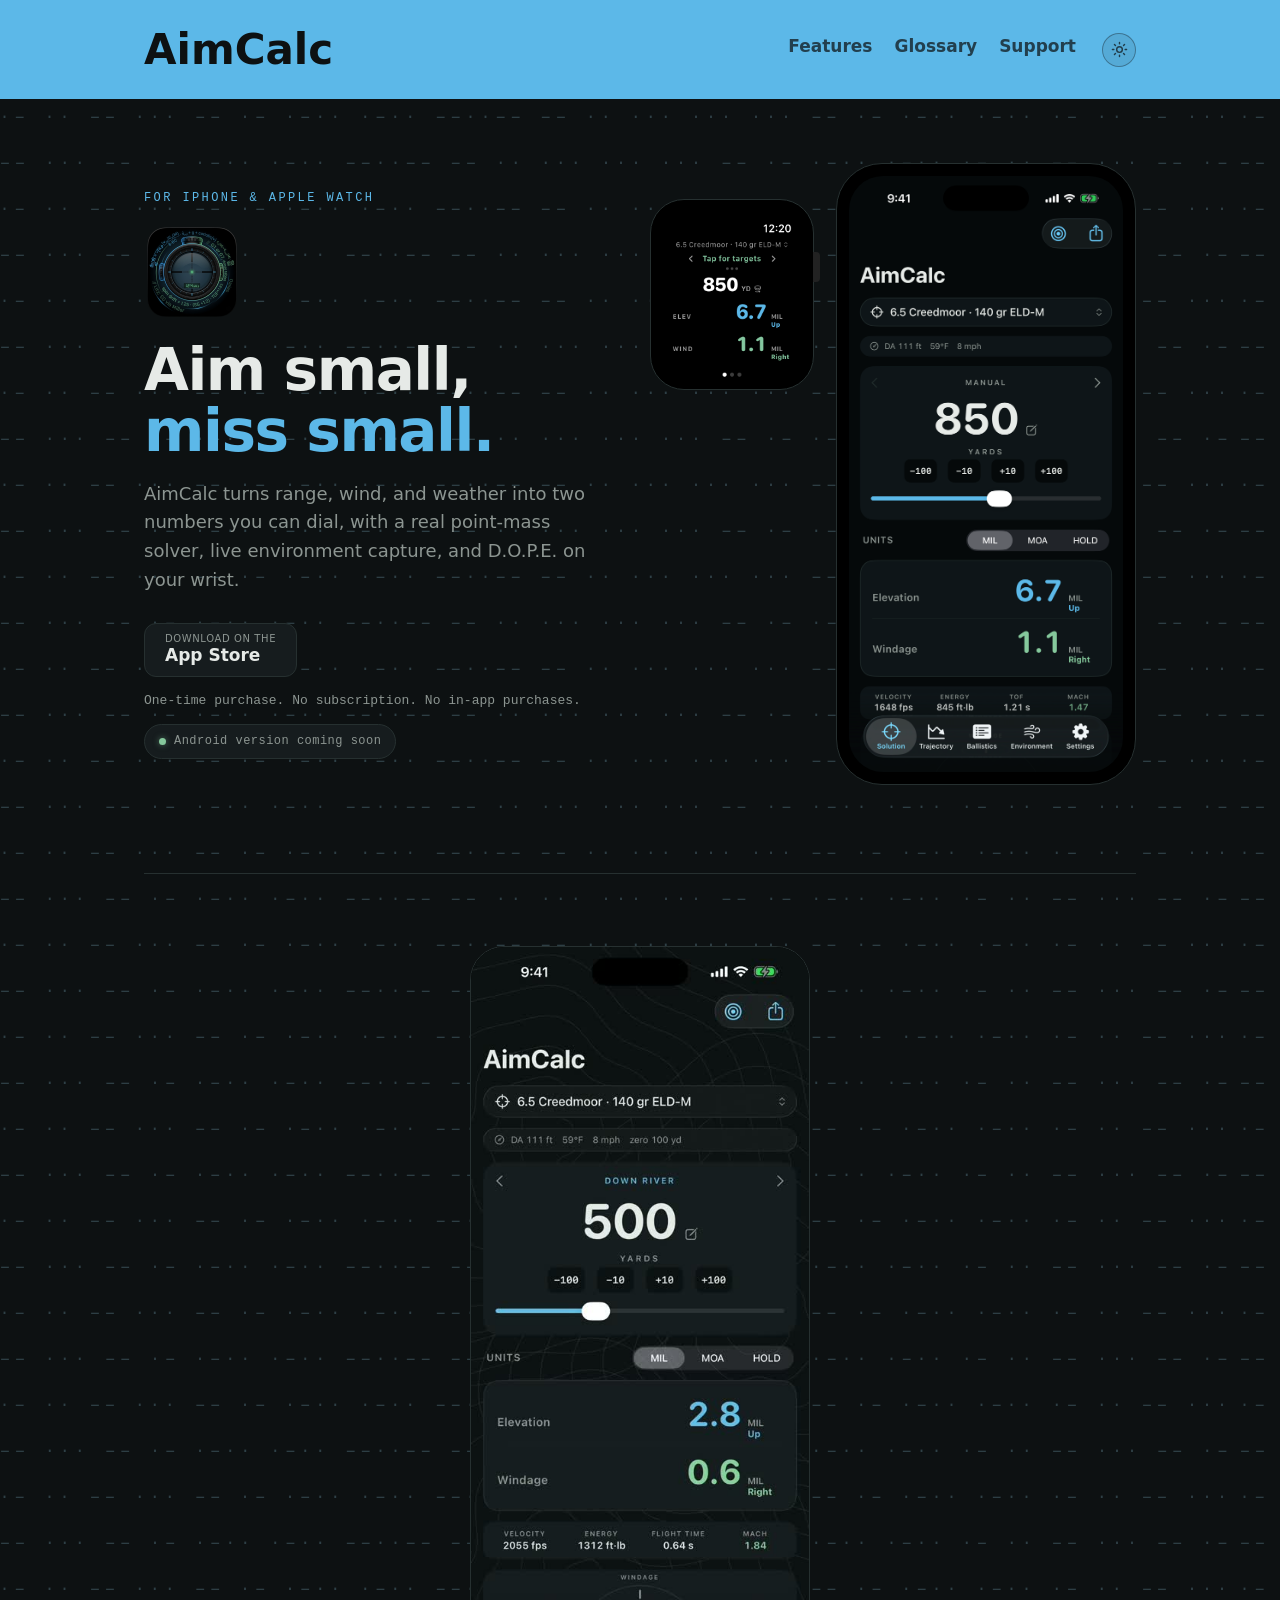
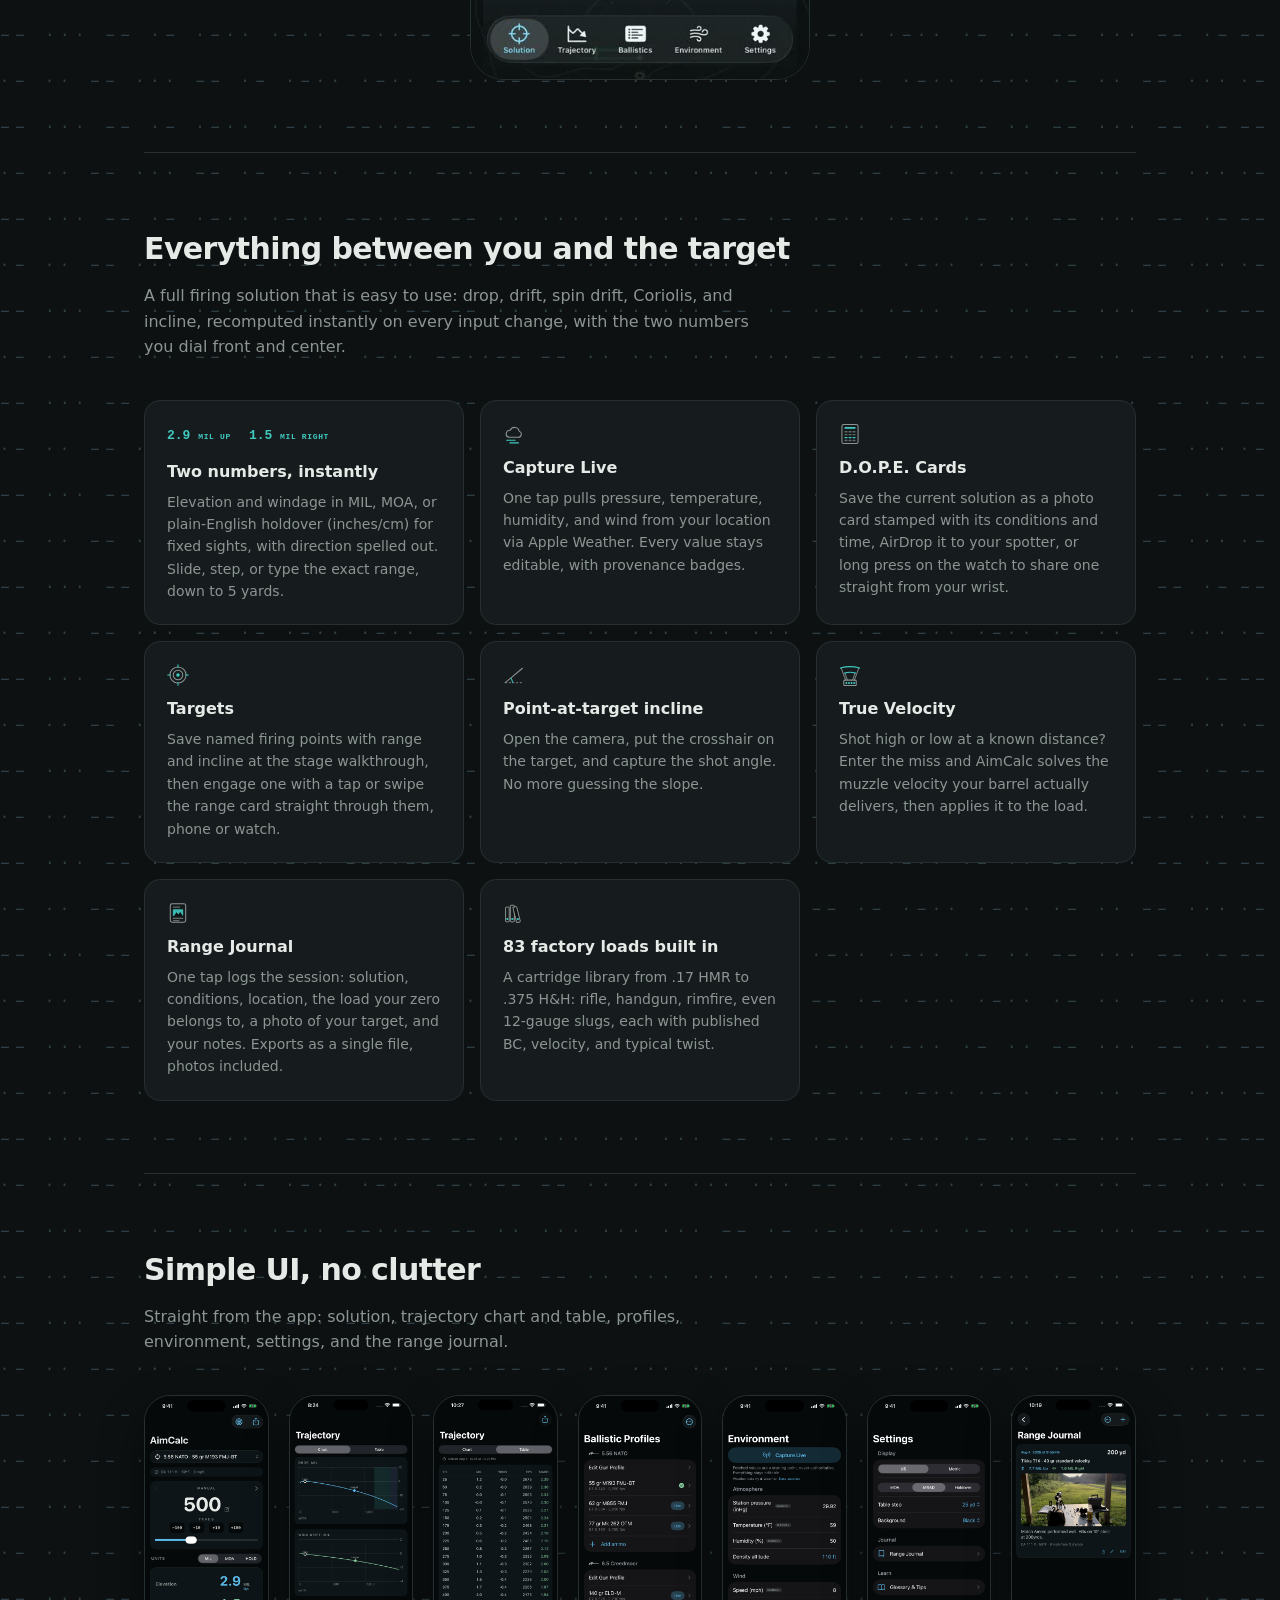
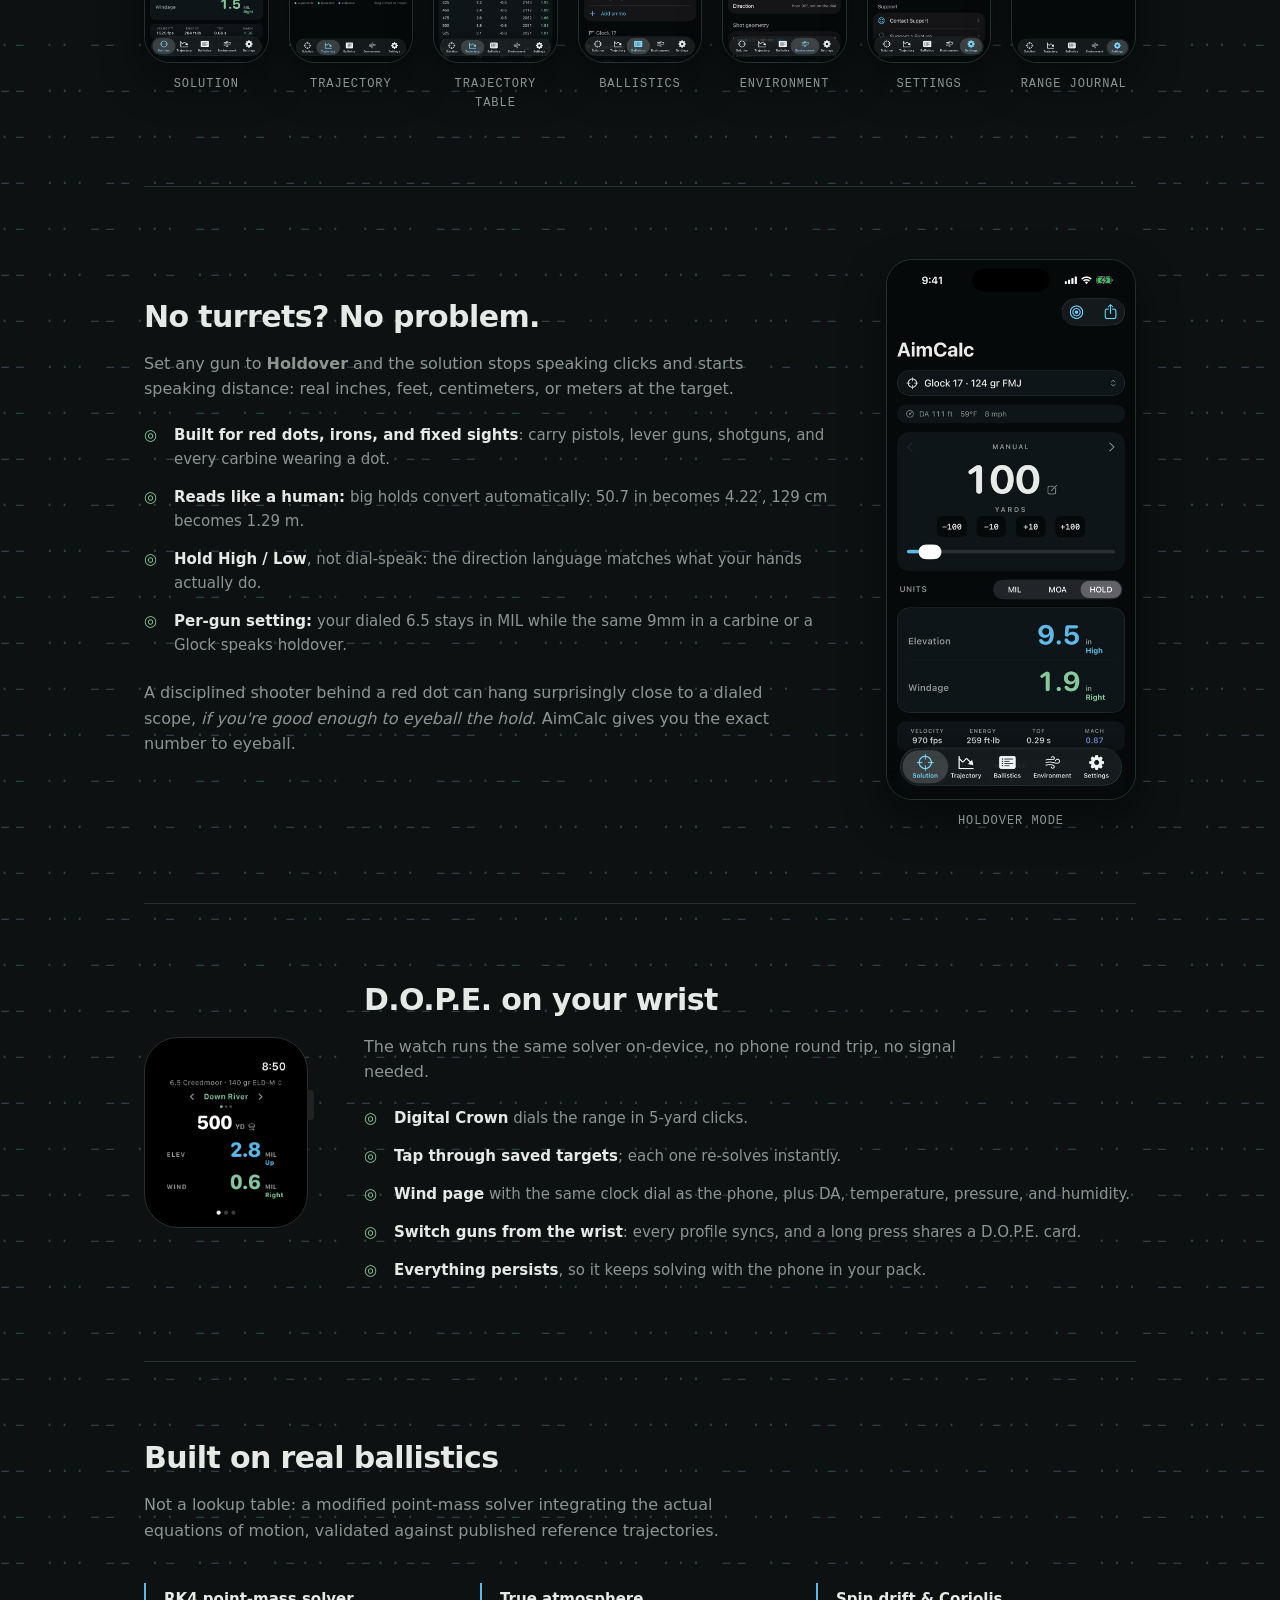
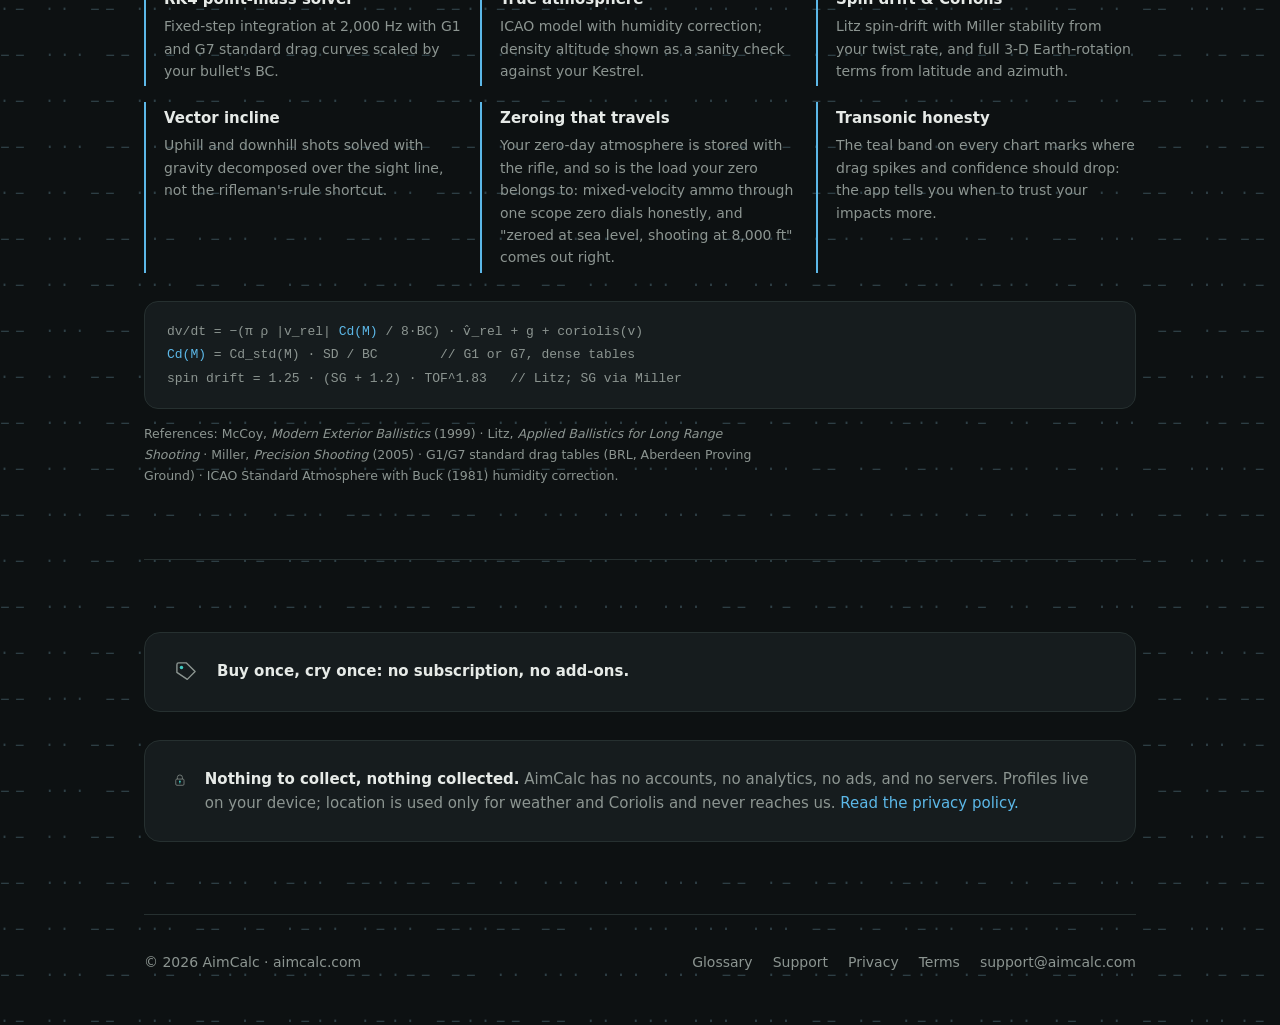
==== commit 71e36b77: "Demo section: video only Co-Authored-By: Claude Fable 5.1 <noreply@anthropic.com>" ====
--- a/index.html
+++ b/index.html
@@ -56,8 +56,6 @@
   </header>
 
   <section id="demo">
-    <h2>See it work</h2>
-    <p class="sub">Twenty-seven seconds: range, a saved target, units, the trajectory chart and table, the switch to light mode, and the Apple Watch companion.</p>
     <figure class="demo">
       <video src="media/aimcalc-preview.mp4" poster="media/aimcalc-preview-poster.jpg" autoplay muted loop playsinline preload="metadata" aria-label="AimCalc app preview video"></video>
     </figure>
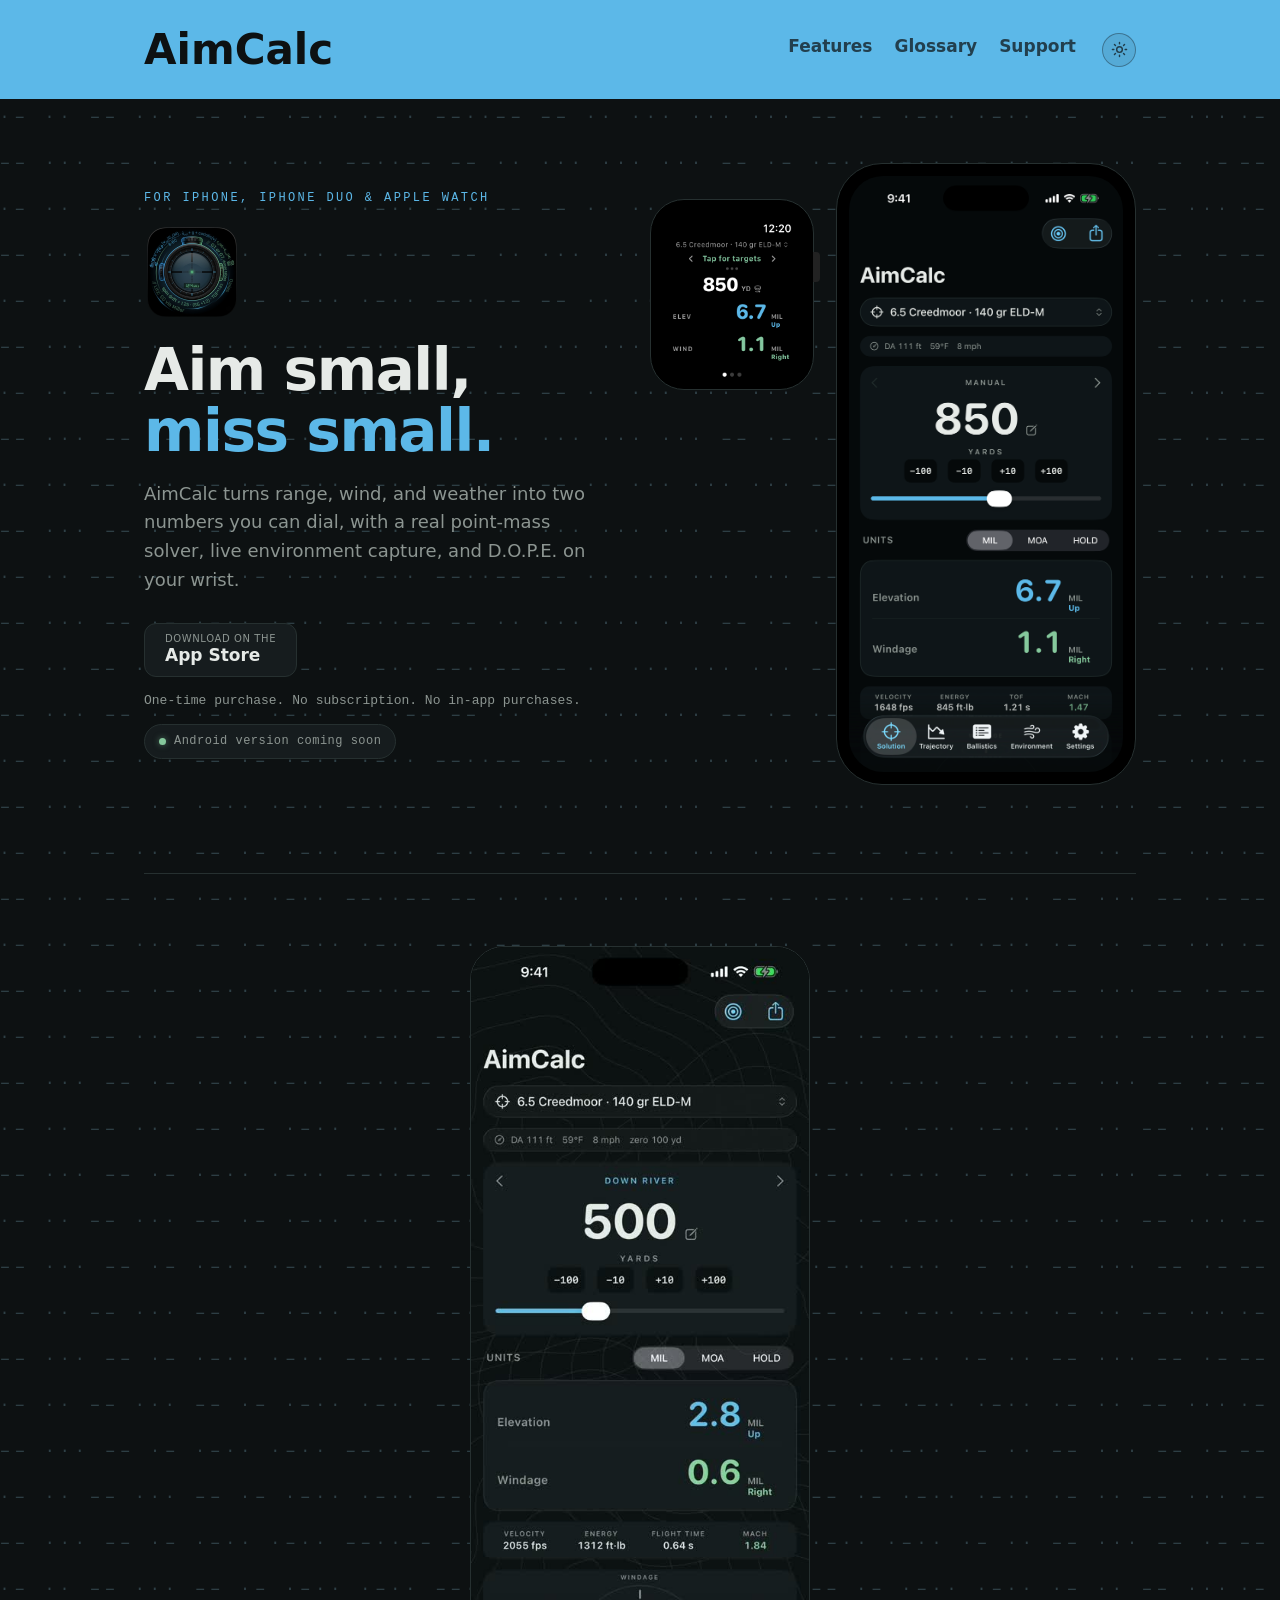
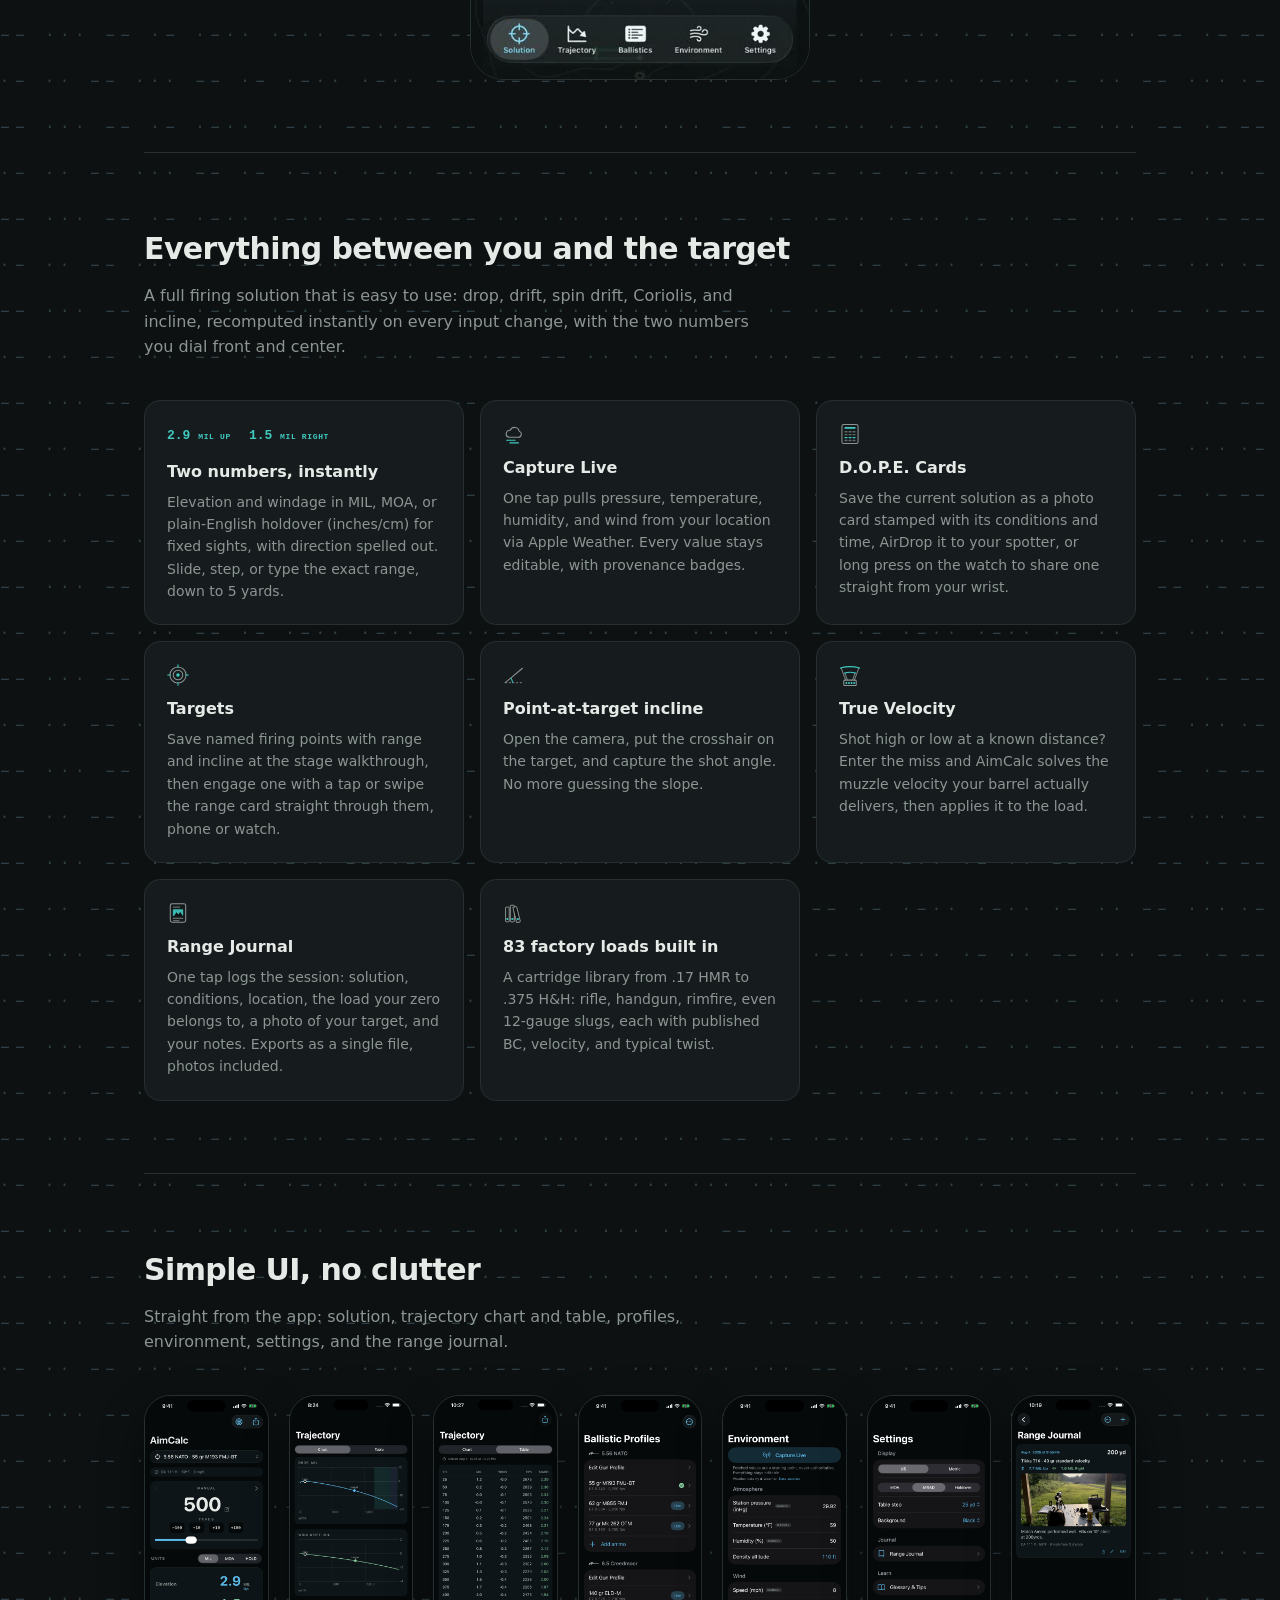
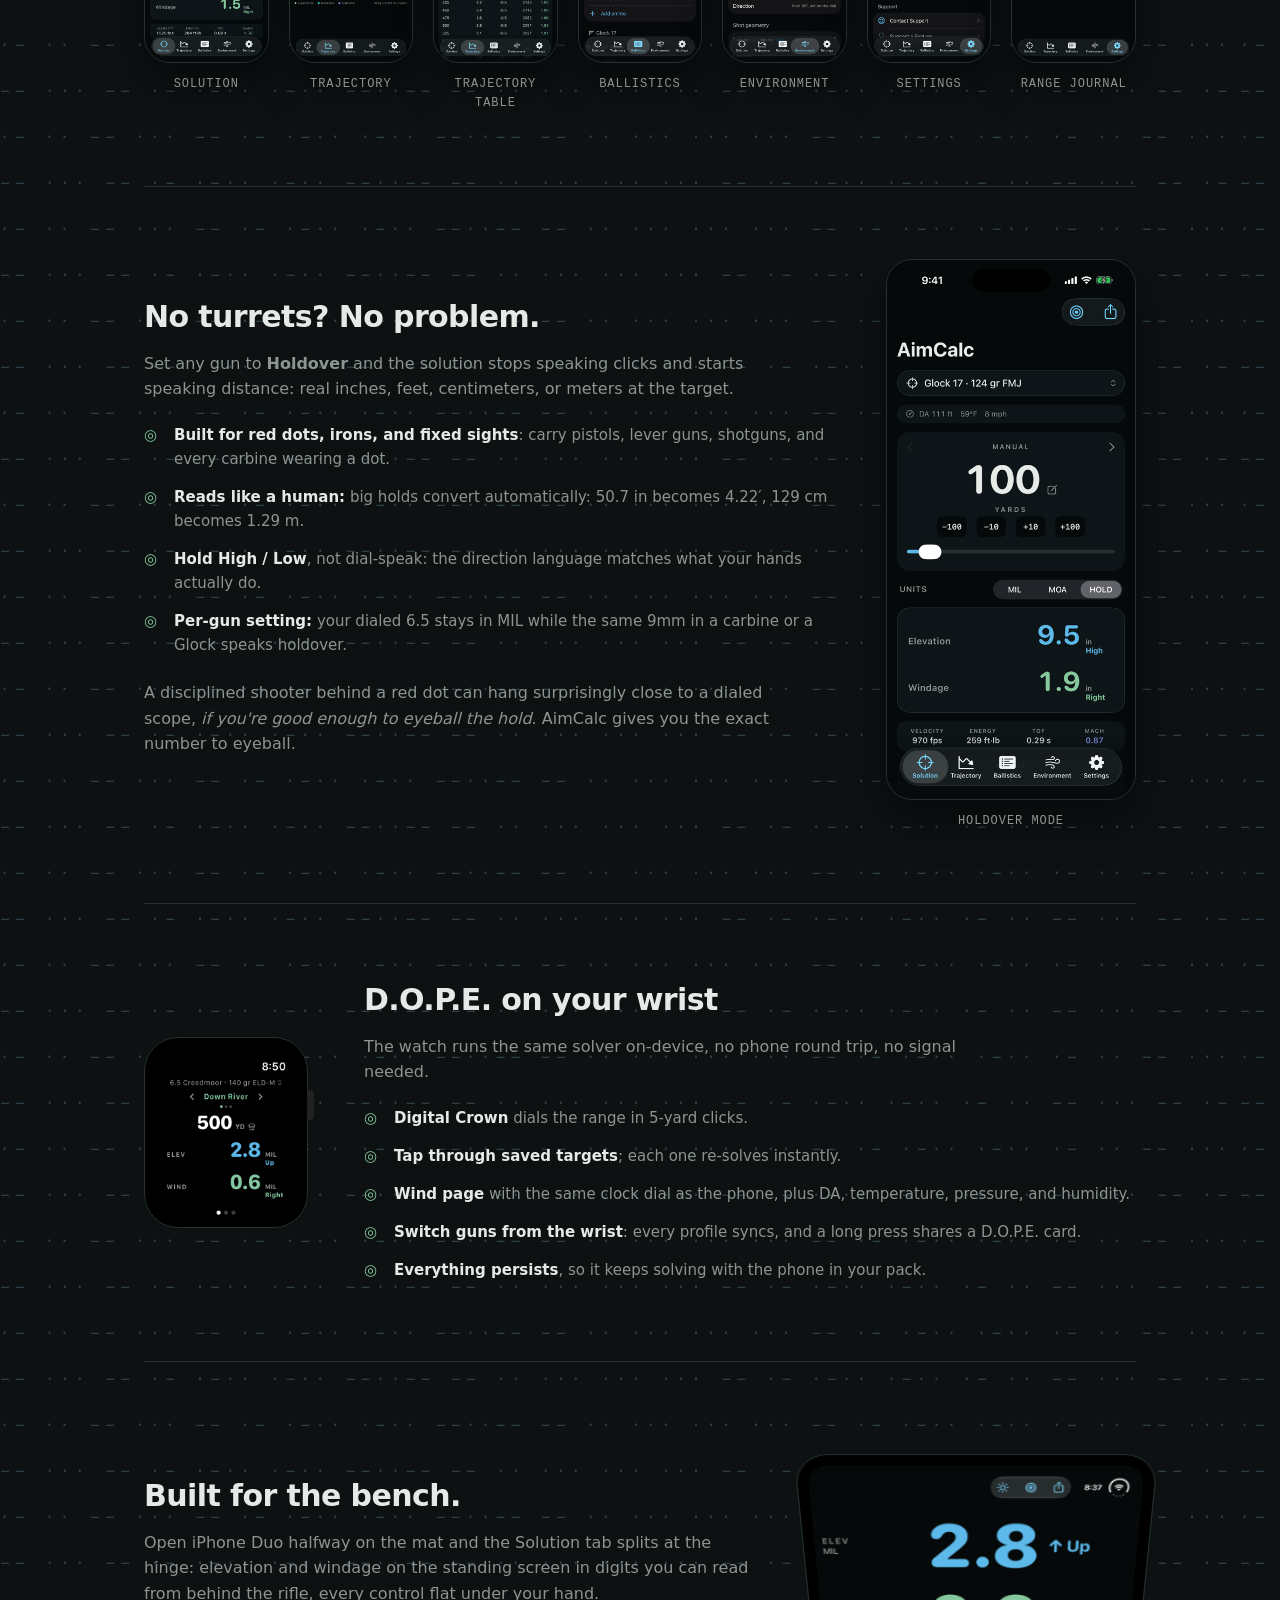
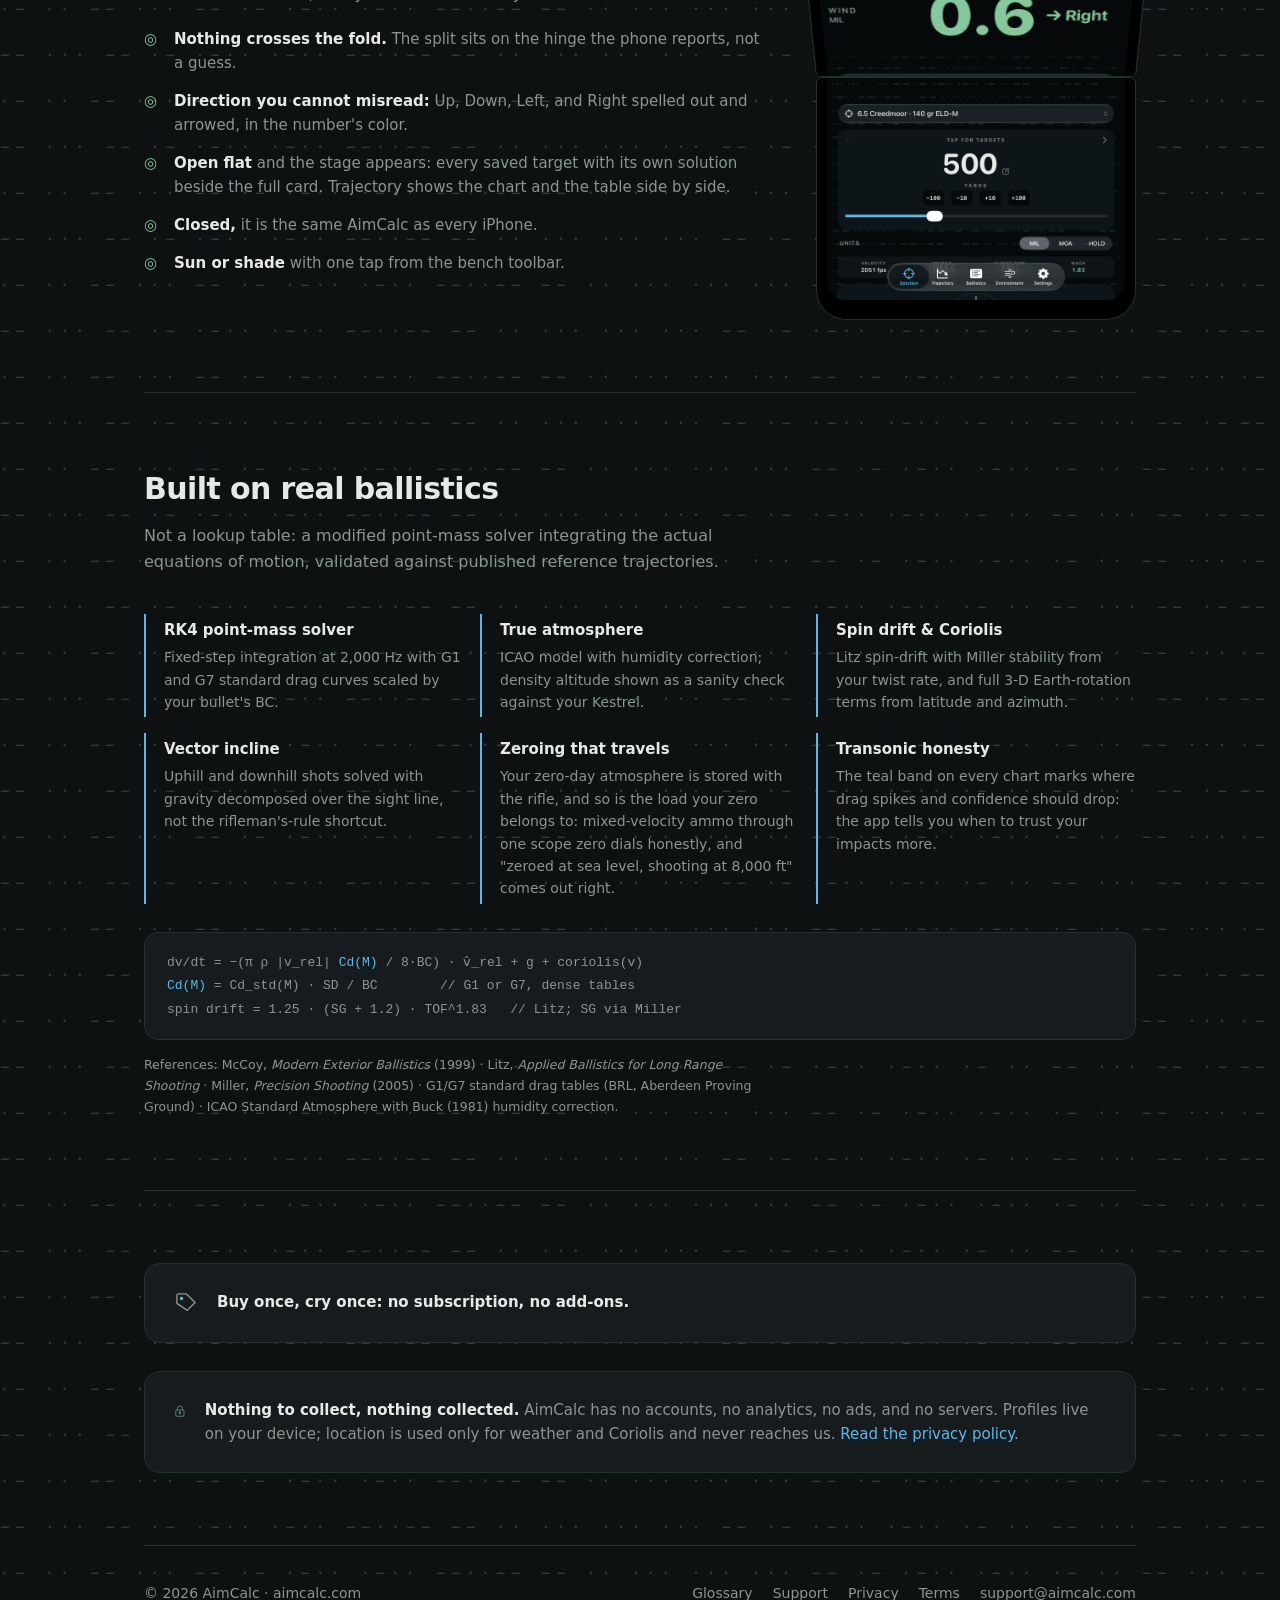
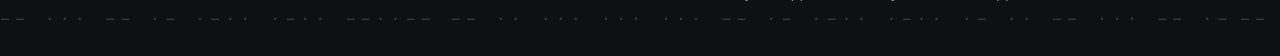
==== commit 6363e5ff: "Built for the bench: iPhone Duo section for 1.0.1 Title, meta description, and hero eyebrow name iPh" ====
--- a/index.html
+++ b/index.html
@@ -3,8 +3,8 @@
 <head>
 <meta charset="utf-8">
 <meta name="viewport" content="width=device-width, initial-scale=1">
-<title>AimCalc - Ballistic calculator for iPhone &amp; Apple Watch</title>
-<meta name="description" content="AimCalc is a precision ballistic calculator for long-range shooters and hunters. Point-mass solver, live environment capture, D.O.P.E. cards, targets, and an Apple Watch companion. No accounts, no ads, no data collection.">
+<title>AimCalc - Ballistic calculator for iPhone, iPhone Duo &amp; Apple Watch</title>
+<meta name="description" content="AimCalc is a precision ballistic calculator for long-range shooters and hunters. Point-mass solver, live environment capture, D.O.P.E. cards, targets, an Apple Watch companion, and a bench layout built for iPhone Duo. No accounts, no ads, no data collection.">
 <link rel="icon" href="favicon.png" type="image/png">
 <link rel="apple-touch-icon" href="apple-touch-icon.png">
 <link rel="stylesheet" href="styles.css">
@@ -31,7 +31,7 @@
 
   <header class="hero">
     <div class="copy">
-      <p class="eyebrow">For iPhone &amp; Apple Watch</p>
+      <p class="eyebrow">For iPhone, iPhone Duo &amp; Apple Watch</p>
       <img class="hero-icon" src="img/icon.png" alt="AimCalc app icon" width="96" height="96">
       <h1>Aim small,<br><span class="accent">miss small.</span></h1>
       <p class="lede">AimCalc turns range, wind, and weather into two numbers you can dial, with a real point-mass solver, live environment capture, and D.O.P.E. on your wrist.</p>
@@ -209,6 +209,26 @@
           <li><b>Everything persists</b>, so it keeps solving with the phone in your pack.</li>
         </ul>
       </div>
+    </div>
+  </section>
+
+  <section id="duo">
+    <div class="watch-flex">
+      <div class="copy">
+        <h2>Built for the bench.</h2>
+        <p class="sub" style="margin-bottom:14px">Open iPhone Duo halfway on the mat and the Solution tab splits at the hinge: elevation and windage on the standing screen in digits you can read from behind the rifle, every control flat under your hand.</p>
+        <ul class="checks">
+          <li><b>Nothing crosses the fold.</b> The split sits on the hinge the phone reports, not a guess.</li>
+          <li><b>Direction you cannot misread:</b> Up, Down, Left, and Right spelled out and arrowed, in the number's color.</li>
+          <li><b>Open flat</b> and the stage appears: every saved target with its own solution beside the full card. Trajectory shows the chart and the table side by side.</li>
+          <li><b>Closed,</b> it is the same AimCalc as every iPhone.</li>
+          <li><b>Sun or shade</b> with one tap from the bench toolbar.</li>
+        </ul>
+      </div>
+      <figure class="duo" aria-label="AimCalc on iPhone Duo, half-open in the Bench layout">
+        <div class="duo-stand"><div class="duo-half duo-top"><img data-swap src="img/duo-bench.png" alt="" width="1000" height="1421" loading="lazy"></div></div>
+        <div class="duo-half duo-bottom"><img data-swap src="img/duo-bench.png" alt="AimCalc on iPhone Duo half-open: 2.8 MIL up and 0.6 MIL right on the standing screen, the range card and controls on the flat screen" width="1000" height="1421" loading="lazy"></div>
+      </figure>
     </div>
   </section>
 
--- a/styles.css
+++ b/styles.css
@@ -480,3 +480,20 @@
 [data-theme="light"] .range-track i { box-shadow: 0 1px 3px rgba(0, 0, 0, .25); }
 [data-theme="light"] .lightbox { background: rgba(250, 248, 243, .94); }
 [data-theme="light"] .lightbox img { box-shadow: 0 30px 80px rgba(21, 23, 58, .3); }
+
+/* ---------- iPhone Duo, half-open ---------- */
+.duo {
+  width: 320px; margin: 0; flex-shrink: 0;
+  perspective: 1100px; perspective-origin: 50% 40%;
+}
+.duo-half {
+  overflow: hidden; background: #000;
+  border: 1px solid var(--line); box-shadow: inset 0 0 0 6px #000;
+  padding: 10px;
+}
+.duo-half img { display: block; width: 100%; height: auto; border-radius: 18px; }
+.duo-top { border-radius: 30px 30px 6px 6px; height: 243px; }
+.duo-bottom { border-radius: 6px 6px 30px 30px; height: 243px; }
+.duo-bottom img { transform: translateY(-50%); }
+.duo-stand { transform-origin: 50% 100%; transform: rotateX(-34deg); }
+@media (max-width: 860px) { .duo { margin: 0 auto; } }
